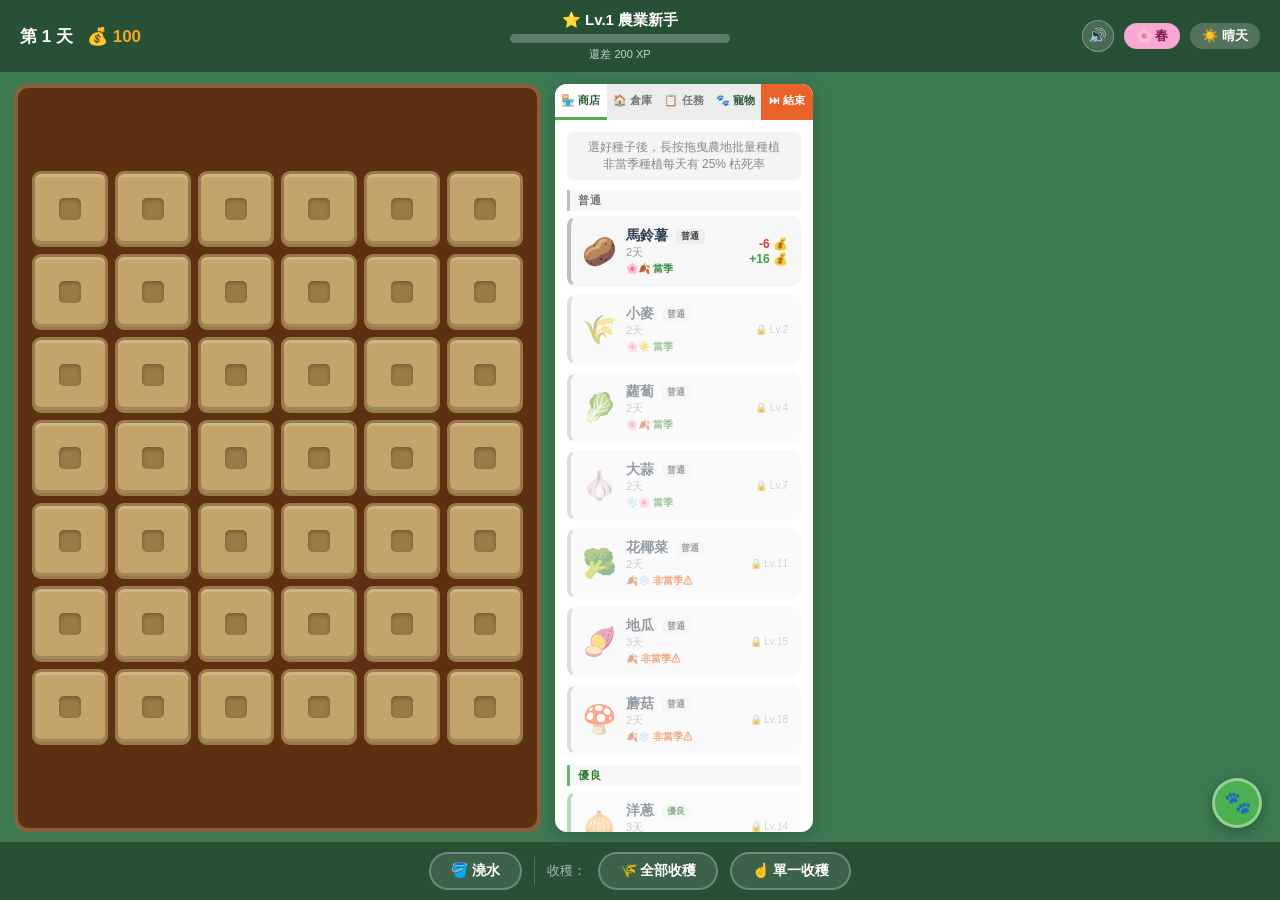
==== farming_game_bundle.html @ f004f98e "重新打包 farming_game_bundle.html（含所有最新更新） Co-Authored-By: Claude Sonnet 4.6 <noreply@anthropic.com>" ====
<!DOCTYPE html>
<html lang="zh-TW">
<head>
  <meta charset="UTF-8">
  <meta name="viewport" content="width=device-width, initial-scale=1.0">
  <title>種田遊戲</title>
  <style>
* { box-sizing: border-box; margin: 0; padding: 0; }

:root {
  --green-bg: #3d7a52;
  --brown-dark: #5c3010;
  --brown-mid: #8b5e3c;
  --plot-base: #c4a46a;
  --plot-shadow: #9a7a4a;
  --gold: #f5a623;
  --gold-dark: #d4891a;
  --panel-bg: #ffffff;
  --green-accent: #4caf50;
  --green-dark: #2d5a3d;
}

body {
  font-family: 'Segoe UI', '微軟正黑體', 'PingFang TC', sans-serif;
  background: var(--green-bg);
  height: 100vh;
  overflow: hidden;
  color: #2c3e50;
}

/* Hide real cursor when a tool mode is active */
body.watering-mode,
body.watering-mode * { cursor: none !important; }
body.harvest-mode,
body.harvest-mode  * { cursor: none !important; }

#app {
  display: flex;
  flex-direction: column;
  height: 100vh;
}

/* ── Top Bar ── */
#topbar {
  background: rgba(0,0,0,0.35);
  color: #fff;
  padding: 8px 20px;
  display: flex;
  align-items: center;
  gap: 16px;
  flex-shrink: 0;
  min-height: 72px;
}

.tb-left {
  display: flex;
  align-items: center;
  gap: 14px;
  min-width: 190px;
}

.tb-center {
  flex: 1;
  display: flex;
  flex-direction: column;
  align-items: center;
  gap: 4px;
}

.tb-right {
  display: flex;
  align-items: center;
  gap: 10px;
  min-width: 230px;
  justify-content: flex-end;
}

#day-label { font-size: 17px; font-weight: 700; }
#money-display { font-size: 17px; font-weight: 700; color: var(--gold); }

#level-display { font-size: 15px; font-weight: 600; }

#xp-wrap {
  width: 220px;
  height: 9px;
  background: rgba(255,255,255,0.25);
  border-radius: 5px;
  overflow: hidden;
}

#xp-bar {
  height: 100%;
  width: 0%;
  background: linear-gradient(90deg, var(--gold), #ffe066);
  border-radius: 5px;
  transition: width 0.5s ease;
}

#xp-label { font-size: 11px; opacity: 0.75; }

.badge {
  padding: 4px 12px;
  border-radius: 20px;
  font-size: 13px;
  font-weight: 600;
}
.badge.spring  { background: #f9a8d4; color: #831843; }
.badge.summer  { background: #fde68a; color: #92400e; }
.badge.autumn  { background: #fed7aa; color: #9a3412; }
.badge.winter  { background: #bae6fd; color: #1e40af; }
.badge.weather { background: rgba(255,255,255,0.2); color: #fff; }

#companions { font-size: 20px; letter-spacing: 2px; }

#mute-btn {
  background: rgba(255,255,255,0.15);
  border: 1.5px solid rgba(255,255,255,0.3);
  border-radius: 50%;
  width: 32px;
  height: 32px;
  font-size: 15px;
  color: #fff;
  cursor: pointer;
  flex-shrink: 0;
  transition: background 0.15s;
}
#mute-btn:hover { background: rgba(255,255,255,0.28); }

/* ── Main Layout ── */
#main {
  display: flex;
  flex: 1;
  overflow: hidden;
  padding: 12px 14px 10px;
  gap: 14px;
}

/* ── Farm ── */
#farm-wrapper {
  background: var(--brown-dark);
  border-radius: 14px;
  padding: 14px;
  border: 4px solid var(--brown-mid);
  display: flex;
  align-items: center;
  justify-content: center;
  flex-shrink: 0;
}

#farm-grid {
  display: grid;
  grid-template-columns: repeat(6, 1fr);
  gap: 7px;
}

.plot {
  width: 76px;
  height: 76px;
  background: var(--plot-base);
  border-radius: 9px;
  border: 3px solid var(--plot-shadow);
  cursor: pointer;
  display: flex;
  align-items: center;
  justify-content: center;
  font-size: 28px;
  position: relative;
  transition: transform 0.12s, filter 0.15s;
  box-shadow:
    inset 0 3px 0 rgba(255,255,255,0.18),
    inset 0 -3px 0 rgba(0,0,0,0.18);
  user-select: none;
}

.plot:hover { transform: translateY(-3px) scale(1.04); filter: brightness(1.08); }

/* small dark inset square for empty plots */
.plot.empty::after {
  content: '';
  width: 22px;
  height: 22px;
  background: rgba(90, 55, 10, 0.38);
  border-radius: 5px;
  box-shadow: inset 0 2px 4px rgba(0,0,0,0.25);
}

.plot.growing         { background: #5a9e4a; } /* 綠：未澆水 */
.plot.growing.watered { background: #4a88c4; } /* 藍：已澆水 */

.plot.ready {
  border-color: var(--gold);
  animation: plot-pulse 1.1s ease-in-out infinite;
}

/* withered (no water for a day) */
.plot.withered {
  background: #888 !important;
  border-color: #555 !important;
  animation: none !important;
  filter: grayscale(0.7);
}


@keyframes plot-pulse {
  0%, 100% { box-shadow: 0 0 0 0 rgba(245,166,35,0.55), inset 0 3px 0 rgba(255,255,255,0.18), inset 0 -3px 0 rgba(0,0,0,0.18); }
  50%       { box-shadow: 0 0 0 7px rgba(245,166,35,0),   inset 0 3px 0 rgba(255,255,255,0.18), inset 0 -3px 0 rgba(0,0,0,0.18); }
}

.days-tag {
  position: absolute;
  bottom: 4px;
  right: 5px;
  font-size: 11px;
  font-weight: 700;
  color: #fff;
  background: rgba(0,0,0,0.35);
  padding: 1px 5px;
  border-radius: 6px;
  pointer-events: none;
}

/* ── Right Panel ── */
#panel {
  width: 258px;
  flex-shrink: 0;
  display: flex;
  flex-direction: column;
  background: var(--panel-bg);
  border-radius: 12px;
  overflow: hidden;
  box-shadow: 0 4px 20px rgba(0,0,0,0.2);
}

#tab-nav {
  display: flex;
  background: #ececec;
}

.tab-btn {
  flex: 1;
  padding: 9px 2px;
  border: none;
  background: transparent;
  cursor: pointer;
  font-size: 11px;
  font-weight: 600;
  color: #777;
  border-bottom: 3px solid transparent;
  transition: all 0.18s;
}

.tab-btn:hover { background: rgba(0,0,0,0.06); color: #333; }

.tab-btn.active {
  background: #fff;
  color: var(--green-dark);
  border-bottom-color: var(--green-accent);
}

.end-btn {
  background: #e8622a !important;
  color: #fff !important;
  border-radius: 0 10px 0 0;
}
.end-btn:hover { background: #cf531e !important; }

#panel-body {
  flex: 1;
  overflow-y: auto;
  padding: 12px;
  scrollbar-width: thin;
}

/* ── Shop ── */
.shop-hint {
  text-align: center;
  font-size: 12px;
  color: #888;
  background: #f4f4f4;
  border-radius: 7px;
  padding: 7px;
  margin-bottom: 10px;
}

.section-title {
  text-align: center;
  font-size: 11px;
  color: #bbb;
  margin: 8px 0;
  position: relative;
}
.section-title::before, .section-title::after {
  content: '';
  position: absolute;
  top: 50%;
  width: 28%;
  height: 1px;
  background: #e0e0e0;
}
.section-title::before { left: 0; }
.section-title::after  { right: 0; }

.seed-card {
  display: flex;
  align-items: center;
  padding: 9px 11px;
  border-radius: 10px;
  margin-bottom: 7px;
  border: 2px solid transparent;
  background: #f7f7f7;
  cursor: pointer;
  transition: all 0.18s;
}
.seed-card:hover:not(.locked) { background: #eef7ee; border-color: #a5d6a7; }
.seed-card.selected { background: #e3f5e3; border-color: var(--green-dark); }
.seed-card.locked { opacity: 0.5; cursor: not-allowed; }

/* Rarity left-border */
.seed-card.rarity-common    { border-left: 4px solid #bdbdbd; }
.seed-card.rarity-good      { border-left: 4px solid #66bb6a; }
.seed-card.rarity-premium   { border-left: 4px solid #42a5f5; }
.seed-card.rarity-legendary { border-left: 4px solid #ab47bc; }
.seed-card.rarity-mythical  { border-left: 4px solid #ff7043; }

.rarity-badge {
  display: inline-block;
  font-size: 9px;
  font-weight: 800;
  padding: 1px 5px;
  border-radius: 4px;
  vertical-align: middle;
  margin-left: 4px;
  letter-spacing: 0.3px;
}

.rarity-section-title {
  font-size: 11px;
  font-weight: 800;
  letter-spacing: 1px;
  margin: 10px 0 5px;
  padding: 3px 8px;
  border-left: 3px solid;
  border-radius: 0 4px 4px 0;
  background: rgba(0,0,0,0.03);
}

.seed-emoji { font-size: 28px; flex-shrink: 0; }
.seed-info  { flex: 1; margin-left: 9px; }
.seed-name  { font-weight: 700; font-size: 14px; }
.seed-days  { font-size: 11px; color: #999; }

.seed-prices { display: flex; flex-direction: column; align-items: flex-end; font-size: 12px; gap: 1px; }
.seed-cost { color: #e53935; font-weight: 600; }
.seed-sell { color: #43a047; font-weight: 600; }
.lock-label { font-size: 10px; color: #aaa; }

.seed-season           { font-size: 10px; margin-top: 2px; font-weight: 600; }
.seed-season.in-season  { color: #388e3c; }
.seed-season.out-season { color: #e65100; }

/* ── Warehouse ── */
.empty-msg { text-align: center; color: #bbb; padding: 36px 12px; font-size: 13px; line-height: 1.7; }

.inv-item {
  display: flex;
  align-items: center;
  background: #f7f7f7;
  border-radius: 9px;
  padding: 8px 10px;
  margin-bottom: 7px;
}
.inv-emoji { font-size: 26px; flex-shrink: 0; }
.inv-info  { flex: 1; margin-left: 9px; }
.inv-name  { font-weight: 700; font-size: 13px; }
.inv-sub   { font-size: 11px; color: #999; }

.sell-btn {
  padding: 5px 11px;
  background: #43a047;
  color: #fff;
  border: none;
  border-radius: 7px;
  cursor: pointer;
  font-size: 12px;
  font-weight: 600;
}
.sell-btn:hover { background: #388e3c; }

.sell-all-btn {
  width: 100%;
  padding: 10px;
  margin-top: 10px;
  background: linear-gradient(135deg, var(--gold), #e09300);
  color: #fff;
  border: none;
  border-radius: 9px;
  cursor: pointer;
  font-weight: 700;
  font-size: 13px;
}
.sell-all-btn:hover { filter: brightness(1.08); }

/* ── Tasks ── */
.task-section-title {
  font-weight: 700;
  font-size: 13px;
  margin: 0 0 8px;
  color: #444;
}

.task-card {
  padding: 10px 12px;
  background: #f7f7f7;
  border-radius: 9px;
  margin-bottom: 8px;
  border-left: 4px solid #ddd;
}
.task-card.in-progress { border-left-color: var(--gold); }
.task-card.done        { border-left-color: #43a047; opacity: 0.65; }

.task-title    { font-weight: 700; font-size: 13px; }
.task-prog-txt { font-size: 11px; color: #888; margin-top: 2px; }

.task-prog-bar {
  height: 5px;
  background: #e0e0e0;
  border-radius: 3px;
  margin: 5px 0 4px;
  overflow: hidden;
}
.task-prog-fill {
  height: 100%;
  background: linear-gradient(90deg, var(--gold), #ffe066);
  border-radius: 3px;
  transition: width 0.35s;
}

.task-reward { font-size: 11px; color: var(--gold-dark); }

/* ── Bottom Bar ── */
#bottom-bar {
  flex-shrink: 0;
  height: 58px;
  background: rgba(0,0,0,0.35);
  display: flex;
  align-items: center;
  justify-content: center;
  gap: 12px;
  padding: 0 20px;
}

.bbar-sep {
  width: 1px;
  height: 28px;
  background: rgba(255,255,255,0.2);
}

.bbar-label {
  color: rgba(255,255,255,0.6);
  font-size: 13px;
}

.bbar-btn {
  padding: 8px 20px;
  border: 2px solid rgba(255,255,255,0.25);
  border-radius: 22px;
  background: rgba(255,255,255,0.1);
  color: #fff;
  font-size: 14px;
  font-weight: 600;
  cursor: pointer;
  transition: all 0.18s;
}
.bbar-btn:hover { background: rgba(255,255,255,0.22); border-color: rgba(255,255,255,0.5); }

.bbar-btn.active {
  background: rgba(255,255,255,0.9);
  color: #2c3e50;
  border-color: #fff;
}

/* ── Buff Strip ── */
#buff-strip {
  background: rgba(245,166,35,0.18);
  border-bottom: 1px solid rgba(245,166,35,0.3);
  padding: 4px 16px;
  display: flex;
  align-items: center;
  gap: 8px;
  flex-wrap: wrap;
  flex-shrink: 0;
  min-height: 0;
}
#buff-strip:empty { display: none; padding: 0; }

.buff-chip {
  padding: 2px 10px;
  background: rgba(245,166,35,0.35);
  border: 1px solid rgba(245,166,35,0.6);
  border-radius: 12px;
  font-size: 12px;
  font-weight: 700;
  color: #fff;
}

/* ── Pet Button ── */
#pet-btn {
  position: fixed;
  bottom: 72px;
  right: 18px;
  width: 50px;
  height: 50px;
  border-radius: 50%;
  background: var(--green-accent);
  border: 3px solid rgba(255,255,255,0.4);
  color: white;
  font-size: 22px;
  cursor: pointer;
  box-shadow: 0 4px 14px rgba(0,0,0,0.3);
  transition: transform 0.15s;
  z-index: 50;
}
#pet-btn:hover { transform: scale(1.12); }

/* ── Pet Screen ── */
#pet-screen {
  position: fixed;
  inset: 0;
  z-index: 200;
  display: flex;
  flex-direction: column;
}
#pet-screen[hidden] { display: none !important; }

#pet-hdr {
  background: rgba(0,0,0,0.28);
  padding: 10px 20px;
  display: flex;
  align-items: center;
  gap: 16px;
  color: #fff;
  flex-shrink: 0;
}
#pet-back-btn {
  padding: 7px 16px;
  background: rgba(255,255,255,0.2);
  border: 2px solid rgba(255,255,255,0.4);
  border-radius: 20px;
  color: #fff;
  cursor: pointer;
  font-size: 13px;
  font-weight: 600;
  flex-shrink: 0;
}
#pet-back-btn:hover { background: rgba(255,255,255,0.35); }

.pet-hdr-center { flex: 1; text-align: center; }
.pet-hdr-title  { font-size: 18px; font-weight: 700; display: block; }
.pet-hdr-sub    { font-size: 12px; opacity: 0.8; }
.pet-hdr-right  { min-width: 80px; text-align: right; font-size: 13px; opacity: 0.8; }

#pet-meadow {
  flex: 1;
  background: linear-gradient(to bottom,
    #5bc8f5 0%,
    #8ed4f7 28%,
    #b8e87a 55%,
    #5ab832 100%);
  display: flex;
  flex-direction: column;
  align-items: center;
  justify-content: center;
  position: relative;
  overflow: hidden;
  padding: 20px;
}

#pet-clouds {
  position: absolute;
  top: 14px;
  width: 90%;
  display: flex;
  justify-content: space-around;
  font-size: 38px;
  opacity: 0.85;
  pointer-events: none;
}
.cloud { display: inline-block; animation: cloud-drift 9s ease-in-out infinite; }
.cloud:nth-child(2) { animation-delay: -3.5s; animation-duration: 11s; }
.cloud:nth-child(3) { animation-delay: -6s;   animation-duration: 8s;  }
@keyframes cloud-drift {
  0%, 100% { transform: translateX(0px); }
  50%       { transform: translateX(14px); }
}

#pet-list {
  display: flex;
  gap: 28px;
  align-items: flex-end;
  justify-content: center;
  flex-wrap: wrap;
  z-index: 1;
}

.pet-card {
  background: rgba(255,255,255,0.88);
  border-radius: 22px;
  padding: 22px 26px;
  text-align: center;
  min-width: 190px;
  box-shadow: 0 10px 30px rgba(0,0,0,0.18);
  backdrop-filter: blur(6px);
  transition: transform 0.2s;
  border: 3px solid transparent;
}
.pet-card:hover     { transform: translateY(-8px); }
.pet-card.feeding   { border-color: var(--gold); }
.pet-card.fed-done  { opacity: 0.72; }

.pet-card:not(.feeding).grade-common    { border-color: #bdbdbd; }
.pet-card:not(.feeding).grade-good      { border-color: #66bb6a; }
.pet-card:not(.feeding).grade-premium   { border-color: #42a5f5; }
.pet-card:not(.feeding).grade-legendary { border-color: #ab47bc; }
.pet-card:not(.feeding).grade-mythical  { border-color: #ff7043; }

.owned-pet-card.grade-common    { border-color: #bdbdbd; }
.owned-pet-card.grade-good      { border-color: #66bb6a; }
.owned-pet-card.grade-premium   { border-color: #42a5f5; }
.owned-pet-card.grade-legendary { border-color: #ab47bc; }
.owned-pet-card.grade-mythical  { border-color: #ff7043; }

.pet-grade-badge {
  display: inline-block;
  margin-bottom: 6px;
  font-size: 11px;
  font-weight: 700;
  padding: 2px 9px;
  border-radius: 10px;
}

.pet-emoji-big { font-size: 62px; display: block; line-height: 1.1; margin-bottom: 6px; }
.pet-name      { font-size: 17px; font-weight: 700; margin-bottom: 3px; color: #2c3e50; }
.pet-fav-food  { font-size: 12px; color: #999; margin-bottom: 4px; }

.pet-buff-tag {
  display: inline-block;
  padding: 3px 10px;
  background: #f0f0f0;
  border: 1.5px solid #ddd;
  border-radius: 12px;
  font-size: 12px;
  font-weight: 600;
  color: #888;
  margin-bottom: 6px;
}
.pet-buff-tag.active {
  background: rgba(245,166,35,0.18);
  border-color: var(--gold);
  color: var(--gold-dark);
}
.pet-buff2-tag {
  background: #eef4ff;
  border-color: #90bef5;
  color: #1565c0;
}
.pet-buff2-tag.active {
  background: rgba(21,101,192,0.12);
  border-color: #42a5f5;
  color: #1565c0;
}
.pet-stat-buff2 { color: #1565c0; }
.pet-mood      { font-size: 26px; display: block; margin-bottom: 12px; }

.pet-feed-btn {
  padding: 8px 22px;
  background: linear-gradient(135deg, #4caf50, #2e7d32);
  color: #fff;
  border: none;
  border-radius: 20px;
  cursor: pointer;
  font-size: 13px;
  font-weight: 700;
  transition: filter 0.15s;
}
.pet-feed-btn:hover { filter: brightness(1.12); }
.pet-fed-label { font-size: 14px; color: #43a047; font-weight: 700; }

/* Feeding food-select inside pet card */
.food-select-title {
  font-size: 12px;
  color: #666;
  margin-bottom: 8px;
}
.food-grid {
  display: flex;
  flex-wrap: wrap;
  gap: 6px;
  justify-content: center;
  margin-bottom: 8px;
  max-width: 220px;
}
.food-chip {
  padding: 5px 10px;
  background: #f4f4f4;
  border: 2px solid transparent;
  border-radius: 14px;
  cursor: pointer;
  font-size: 12px;
  transition: all 0.14s;
}
.food-chip:hover     { background: #e8f5e9; border-color: #4caf50; }
.food-chip.fav-chip  { background: #fff8e1; border-color: #ffb300; color: #e65100; }
.food-chip.fav-chip:hover { background: #ffecb3; }

.food-cancel-btn {
  padding: 5px 14px;
  background: transparent;
  border: 2px solid #ddd;
  border-radius: 14px;
  cursor: pointer;
  font-size: 12px;
  color: #999;
  transition: all 0.14s;
}
.food-cancel-btn:hover { border-color: #bbb; color: #666; }
.no-food-msg { font-size: 12px; color: #bbb; padding: 8px 0; line-height: 1.6; }

#pet-ground-deco {
  position: absolute;
  bottom: 0;
  width: 100%;
  font-size: 22px;
  letter-spacing: 2px;
  text-align: center;
  padding: 6px 0;
  background: rgba(50,110,30,0.25);
  pointer-events: none;
}

/* ── Custom cursor follower ── */
#cursor-follow {
  position: fixed;
  pointer-events: none;
  z-index: 9999;
  font-size: 30px;
  line-height: 1;
  transform: translate(-30%, -70%);
  display: none;
  filter: drop-shadow(1px 2px 3px rgba(0,0,0,0.4));
}

/* ── Toast ── */
#toast-box {
  position: fixed;
  top: 82px;
  right: 18px;
  z-index: 999;
  pointer-events: none;
  display: flex;
  flex-direction: column;
  gap: 6px;
}

.toast {
  background: rgba(20,20,20,0.88);
  color: #fff;
  padding: 10px 16px;
  border-radius: 9px;
  font-size: 13px;
  animation: toast-slide 0.28s ease;
  backdrop-filter: blur(4px);
}

@keyframes toast-slide {
  from { transform: translateX(110%); opacity: 0; }
  to   { transform: translateX(0);    opacity: 1; }
}

/* ── Day overlay ── */
#day-overlay {
  position: fixed;
  inset: 0;
  background: rgba(0,0,0,0.65);
  z-index: 600;
  display: flex;
  flex-direction: column;
  align-items: center;
  justify-content: center;
  color: #fff;
  animation: overlay-fade 1.2s ease forwards;
  pointer-events: none;
}
#day-overlay .day-big { font-size: 42px; font-weight: 900; }
#day-overlay .day-sub { font-size: 18px; opacity: 0.7; margin-top: 6px; }

@keyframes overlay-fade {
  0%   { opacity: 0; }
  25%  { opacity: 1; }
  70%  { opacity: 1; }
  100% { opacity: 0; }
}

/* ── Pet view / upgrade ── */
.pet-view-btn {
  margin-top: 6px;
  padding: 6px 16px;
  background: rgba(76, 175, 80, 0.12);
  border: 2px solid #81c784;
  border-radius: 16px;
  cursor: pointer;
  font-size: 12px;
  font-weight: 600;
  color: #2e7d32;
  transition: all 0.14s;
}
.pet-view-btn:hover { background: rgba(76, 175, 80, 0.25); border-color: #4caf50; }

.pet-stat-panel {
  display: flex;
  flex-direction: column;
  align-items: center;
  gap: 6px;
  padding: 10px 14px;
  background: rgba(250, 248, 240, 0.95);
  border-radius: 14px;
  border: 1.5px solid rgba(245,166,35,0.4);
  margin-top: 4px;
  width: 100%;
}
.pet-stat-lv   { font-size: 17px; font-weight: 800; color: var(--gold-dark); }
.pet-stat-buff { font-size: 13px; font-weight: 600; color: #333; text-align: center; }
.pet-stat-cost { font-size: 11px; color: #999; }
.pet-stat-maxlv { font-size: 12px; color: var(--gold-dark); font-weight: 700; }

.pet-upgrade-btn {
  padding: 7px 20px;
  background: linear-gradient(135deg, var(--gold), #e09300);
  color: #fff;
  border: none;
  border-radius: 18px;
  cursor: pointer;
  font-size: 13px;
  font-weight: 700;
  transition: filter 0.15s;
  box-shadow: 0 2px 8px rgba(212,137,26,0.35);
}
.pet-upgrade-btn:hover { filter: brightness(1.1); }

.pet-owned-badge {
  font-size: 12px;
  color: #388e3c;
  font-weight: 700;
  padding: 3px 10px;
  background: rgba(76,175,80,0.12);
  border-radius: 12px;
  border: 1.5px solid #81c784;
}

.pet-adopt-btn {
  padding: 6px 16px;
  background: linear-gradient(135deg, #66bb6a, #2e7d32);
  color: #fff;
  border: none;
  border-radius: 16px;
  cursor: pointer;
  font-size: 12px;
  font-weight: 700;
  transition: filter 0.14s;
}
.pet-adopt-btn:hover { filter: brightness(1.1); }

/* ── Owned Pets Section ── */
#pet-owned {
  flex-shrink: 0;
  background: linear-gradient(180deg, #4a9b3a 0%, #3a7a2c 55%, #2e6122 100%);
  padding: 12px 24px 16px;
  border-top: 3px solid #6dbf56;
  max-height: 42vh;
  overflow-y: auto;
  box-shadow: inset 0 4px 12px rgba(0,0,0,0.18);
}

#pet-owned-header {
  color: #e8ffe0;
  font-size: 13px;
  font-weight: 700;
  margin-bottom: 10px;
  letter-spacing: 0.5px;
  text-shadow: 0 1px 3px rgba(0,0,0,0.35);
}

.owned-empty {
  color: rgba(220,255,200,0.6);
  font-size: 12px;
  font-style: italic;
  padding: 4px 0 6px;
}

#pet-owned-list {
  display: flex;
  gap: 10px;
  flex-wrap: wrap;
  margin-bottom: 4px;
}

.owned-pet-card {
  background: rgba(255,255,255,0.88);
  border-radius: 14px;
  padding: 9px 13px;
  text-align: center;
  cursor: pointer;
  transition: transform 0.15s, border-color 0.15s, background 0.15s;
  border: 2.5px solid transparent;
  min-width: 70px;
  backdrop-filter: blur(4px);
  user-select: none;
}
.owned-pet-card:hover   { transform: translateY(-3px); border-color: var(--gold); }
.owned-pet-card.viewing { border-color: var(--gold); background: #fff8e1; }

.owned-pet-emoji { font-size: 28px; display: block; line-height: 1.2; }
.owned-pet-name  { font-size: 11px; font-weight: 700; color: #333; margin-top: 2px; }
.owned-pet-lv    { font-size: 10px; color: var(--gold-dark); font-weight: 700; }

#pet-owned-detail { margin-top: 10px; }

.owned-detail-inner {
  background: rgba(255,255,255,0.93);
  border-radius: 14px;
  padding: 11px 16px;
  display: flex;
  align-items: center;
  gap: 14px;
  border: 2px solid rgba(245,166,35,0.45);
}
.owned-detail-emoji  { font-size: 32px; line-height: 1; flex-shrink: 0; }
.owned-detail-info   { flex: 1; display: flex; flex-direction: column; gap: 2px; }
.owned-detail-name   { font-size: 14px; font-weight: 700; color: #2c3e50; }
.owned-detail-lv     { font-size: 12px; font-weight: 700; color: var(--gold-dark); }
.owned-detail-buff   { font-size: 12px; color: #444; }
.owned-detail-actions {
  display: flex;
  flex-direction: column;
  align-items: flex-end;
  gap: 5px;
  flex-shrink: 0;
}

.pet-release-btn {
  padding: 5px 13px;
  background: rgba(198, 40, 40, 0.07);
  border: 1.5px solid rgba(198, 40, 40, 0.35);
  border-radius: 14px;
  cursor: pointer;
  font-size: 11px;
  font-weight: 600;
  color: #c62828;
  transition: all 0.14s;
}
.pet-release-btn:hover { background: rgba(198,40,40,0.15); border-color: rgba(198,40,40,0.7); }

/* ══ Plot state font sizes (replaces inline JS) ══ */
.plot.growing  { font-size: 22px; }
.plot.ready    { font-size: 32px; }
.plot.withered { font-size: 28px; }

/* ── Pet tab button in nav ── */
.pet-tab-btn { color: var(--green-dark) !important; }

/* ══ Responsive ══ */

/* Medium screens: scale cells, panel fills remaining right space */
@media (max-width: 900px) {
  .plot { width: 64px; height: 64px; }
  #farm-grid { gap: 6px; }
  #farm-wrapper { padding: 11px; }
  #panel { flex: 1; width: auto; }
}

@media (max-width: 720px) {
  /* Compact topbar */
  #topbar { padding: 5px 10px; min-height: 60px; gap: 8px; }
  .tb-left { min-width: 120px; gap: 8px; }
  .tb-right { min-width: 140px; gap: 5px; }
  #day-label, #money-display { font-size: 14px; }
  #level-display { font-size: 12px; }
  #xp-wrap { width: 130px; }
  #xp-label { display: none; }
  .badge { padding: 3px 7px; font-size: 11px; }

  /* Smaller farm cells */
  .plot { width: 52px; height: 52px; }
  .plot.growing  { font-size: 16px; }
  .plot.ready    { font-size: 24px; }
  .plot.withered { font-size: 20px; }
  .plot.empty::after { width: 15px; height: 15px; }
  #farm-grid { gap: 5px; }
  #farm-wrapper { padding: 8px; border-width: 3px; }
  .days-tag { font-size: 9px; padding: 1px 3px; }

  /* Panel fills remaining right space */
  #panel { flex: 1; width: auto; }

  /* 5 tab buttons: tighter */
  .tab-btn { font-size: 10px; padding: 8px 1px; }

  /* Pet button now lives in the tab nav */
  #pet-btn { display: none; }

  /* Compact bottom bar */
  #bottom-bar { height: 50px; gap: 8px; padding: 0 10px; }
  .bbar-btn { padding: 5px 12px; font-size: 12px; }
}

/* Small portrait phones: stack farm on top, panel below */
@media (max-width: 540px) {
  #main {
    flex-direction: column;
    padding: 6px 8px;
    gap: 6px;
    overflow-y: auto;
  }

  #farm-wrapper {
    width: 100%;
    padding: 8px;
    border-width: 3px;
    flex-shrink: 0;
  }

  #farm-grid {
    grid-template-columns: repeat(6, 1fr);
    gap: 4px;
    width: 100%;
  }

  .plot {
    width: auto;
    height: auto;
    aspect-ratio: 1;
  }
  .plot.growing  { font-size: 16px; }
  .plot.ready    { font-size: 22px; }
  .plot.withered { font-size: 18px; }
  .plot.empty::after { width: 12px; height: 12px; }

  #panel {
    flex: 1;
    width: 100%;
    max-width: none;
    min-height: 180px;
  }

  .tab-btn { font-size: 9px; padding: 7px 1px; }
}

</style>
</head>
<body>
  <div id="app">
    <header id="topbar">
      <div class="tb-left">
        <span id="day-label">第 <span id="day-num">1</span> 天</span>
        <span id="money-display">💰 <span id="money-num">500</span></span>
      </div>
      <div class="tb-center">
        <span id="level-display">⭐ Lv.<span id="lv-num">1</span> <span id="lv-title">農業新手</span></span>
        <div id="xp-wrap">
          <div id="xp-bar"></div>
        </div>
        <span id="xp-label">還差 <span id="xp-rem">150</span> XP</span>
      </div>
      <div class="tb-right">
        <button id="mute-btn" title="音效開關">🔊</button>
        <span id="season-badge" class="badge spring">🌸 春</span>
        <span id="weather-badge" class="badge weather">☀️ 晴天</span>
      </div>
    </header>

    <div id="buff-strip"></div>
    <main id="main">
      <div id="farm-wrapper">
        <div id="farm-grid"></div>
      </div>

      <aside id="panel">
        <nav id="tab-nav">
          <button class="tab-btn active" data-tab="shop">🏪 商店</button>
          <button class="tab-btn" data-tab="warehouse">🏠 倉庫</button>
          <button class="tab-btn" data-tab="tasks">📋 任務</button>
          <button class="tab-btn pet-tab-btn" data-tab="pet">🐾 寵物</button>
          <button class="tab-btn end-btn" data-tab="end">⏭ 結束</button>
        </nav>
        <div id="panel-body"></div>
      </aside>
    </main>

    <div id="bottom-bar">
      <button id="water-btn" class="bbar-btn">🪣 澆水</button>
      <div class="bbar-sep"></div>
      <span class="bbar-label">收穫：</span>
      <button id="harvest-all-btn" class="bbar-btn">🌾 全部收穫</button>
      <button id="harvest-single-btn" class="bbar-btn">☝️ 單一收穫</button>
    </div>

    <button id="pet-btn">🐾</button>
    <div id="toast-box"></div>
    <div id="cursor-follow">🪣</div>

    <!-- Pet Screen (fixed overlay) -->
    <div id="pet-screen" hidden>
      <header id="pet-hdr">
        <button id="pet-back-btn">← 返回農場</button>
        <div class="pet-hdr-center">
          <span class="pet-hdr-title">🌿 今日的小動物</span>
          <span class="pet-hdr-sub">用農作物餵食牠們，明天就會離開</span>
        </div>
        <div class="pet-hdr-right">第 <span id="pet-screen-day">1</span> 天</div>
      </header>
      <div id="pet-meadow">
        <div id="pet-clouds">
          <span class="cloud">☁️</span>
          <span class="cloud">☁️</span>
          <span class="cloud">☁️</span>
        </div>
        <div id="pet-list"></div>
        <div id="pet-ground-deco">🌸🌿🌼🌱🌸🌼🌿🌸🌼🌱🌿🌸🌼🌸🌿🌼🌱🌸</div>
      </div>
      <div id="pet-owned">
        <div id="pet-owned-header">🏡 我的動物夥伴</div>
        <div id="pet-owned-list"></div>
        <div id="pet-owned-detail"></div>
      </div>
    </div>
  </div>
  <script>
// ══════════════════════════════════════════
//  GAME DATA
// ══════════════════════════════════════════

const CROPS = {
  // ── 普通 ──────────────────────────────────
  potato:      { id: 'potato',      name: '馬鈴薯', emoji: '🥔', cost: 6,  sell: 16,  days: 2, xp: 4,  minLevel: 1,   seasons: [0, 2],    rarity: 'common'  },
  wheat:       { id: 'wheat',       name: '小麥',   emoji: '🌾', cost: 5,  sell: 14,  days: 2, xp: 3,  minLevel: 2,   seasons: [0, 1],    rarity: 'common'  },
  radish:      { id: 'radish',      name: '蘿蔔',   emoji: '🥬', cost: 10, sell: 28,  days: 2, xp: 7,  minLevel: 4,   seasons: [0, 2],    rarity: 'common'  },
  garlic:      { id: 'garlic',      name: '大蒜',   emoji: '🧄', cost: 9,  sell: 25,  days: 2, xp: 6,  minLevel: 7,   seasons: [3, 0],    rarity: 'common'  },
  cauliflower: { id: 'cauliflower', name: '花椰菜', emoji: '🥦', cost: 8,  sell: 20,  days: 2, xp: 5,  minLevel: 11,  seasons: [2, 3],    rarity: 'common'  },
  sweetpotato: { id: 'sweetpotato', name: '地瓜',   emoji: '🍠', cost: 12, sell: 33,  days: 3, xp: 8,  minLevel: 15,  seasons: [2],       rarity: 'common'  },
  mushroom:    { id: 'mushroom',    name: '蘑菇',   emoji: '🍄', cost: 11, sell: 30,  days: 2, xp: 7,  minLevel: 18,  seasons: [2, 3],    rarity: 'common'  },
  // ── 優良 ──────────────────────────────────
  onion:       { id: 'onion',       name: '洋蔥',   emoji: '🧅', cost: 14, sell: 38,  days: 3, xp: 10, minLevel: 14,  seasons: [0, 3],    rarity: 'good'    },
  chili:       { id: 'chili',       name: '辣椒',   emoji: '🌶️', cost: 16, sell: 45,  days: 3, xp: 12, minLevel: 17,  seasons: [1],       rarity: 'good'    },
  carrot:      { id: 'carrot',      name: '胡蘿蔔', emoji: '🥕', cost: 18, sell: 50,  days: 3, xp: 13, minLevel: 21,  seasons: [2, 3],    rarity: 'good'    },
  bellpepper:  { id: 'bellpepper',  name: '青椒',   emoji: '🫑', cost: 19, sell: 54,  days: 3, xp: 14, minLevel: 29,  seasons: [1],       rarity: 'good'    },
  pea:         { id: 'pea',         name: '豌豆',   emoji: '🫛', cost: 20, sell: 56,  days: 3, xp: 15, minLevel: 32,  seasons: [0],       rarity: 'good'    },
  corn:        { id: 'corn',        name: '玉米',   emoji: '🌽', cost: 25, sell: 70,  days: 4, xp: 20, minLevel: 36,  seasons: [1],       rarity: 'good'    },
  eggplant:    { id: 'eggplant',    name: '茄子',   emoji: '🍆', cost: 24, sell: 68,  days: 4, xp: 19, minLevel: 43,  seasons: [1, 2],    rarity: 'good'    },
  edamame:     { id: 'edamame',     name: '毛豆',   emoji: '🫘', cost: 21, sell: 60,  days: 4, xp: 17, minLevel: 48,  seasons: [1],       rarity: 'good'    },
  cucumber:    { id: 'cucumber',    name: '小黃瓜', emoji: '🥒', cost: 22, sell: 65,  days: 4, xp: 18, minLevel: 54,  seasons: [1],       rarity: 'good'    },
  // ── 高級 ──────────────────────────────────
  strawberry:  { id: 'strawberry',  name: '草莓',   emoji: '🍓', cost: 30, sell: 85,  days: 3, xp: 25, minLevel: 64,  seasons: [0],       rarity: 'premium' },
  cherry:      { id: 'cherry',      name: '櫻桃',   emoji: '🍒', cost: 32, sell: 90,  days: 3, xp: 27, minLevel: 67,  seasons: [0],       rarity: 'premium' },
  grape:       { id: 'grape',       name: '葡萄',   emoji: '🍇', cost: 38, sell: 108, days: 4, xp: 33, minLevel: 71,  seasons: [2],       rarity: 'premium' },
  blueberry:   { id: 'blueberry',   name: '藍莓',   emoji: '🫐', cost: 40, sell: 114, days: 4, xp: 35, minLevel: 75,  seasons: [1, 2],    rarity: 'premium' },
  tomato:      { id: 'tomato',      name: '番茄',   emoji: '🍅', cost: 35, sell: 95,  days: 4, xp: 28, minLevel: 79,  seasons: [1],       rarity: 'premium' },
  watermelon:  { id: 'watermelon',  name: '西瓜',   emoji: '🍉', cost: 42, sell: 120, days: 5, xp: 37, minLevel: 86,  seasons: [1],       rarity: 'premium' },
  peach:       { id: 'peach',       name: '桃子',   emoji: '🍑', cost: 43, sell: 120, days: 5, xp: 38, minLevel: 93,  seasons: [0, 1],    rarity: 'premium' },
  pumpkin:     { id: 'pumpkin',     name: '南瓜',   emoji: '🎃', cost: 45, sell: 125, days: 5, xp: 40, minLevel: 100, seasons: [2],       rarity: 'premium' },
};

const PET_TYPES = [
  // ── 普通 ────────────────────────────────────────────────────────────────────
  { id: 'chick',    name: '小雞',   emoji: '🐤', grade: 'common',  favCrop: 'cauliflower', xpBase: 10, buff: { type: 'shopDiscount', value: 0.1,  icon: '🛒', label: '種子費用 -10%'    } },
  { id: 'duck',     name: '小鴨',   emoji: '🦆', grade: 'common',  favCrop: 'radish',      xpBase: 10, buff: { type: 'noWither',     value: true, icon: '💧', label: '1天不澆水不會枯死' } },
  { id: 'frog',     name: '青蛙',   emoji: '🐸', grade: 'common',  favCrop: 'cucumber',    xpBase: 15, buff: { type: 'sellBonus',    value: 0.15, icon: '💰', label: '販售收益 +15%'    } },
  { id: 'cat',      name: '小貓',   emoji: '🐱', grade: 'common',  favCrop: 'strawberry',  xpBase: 15, buff: { type: 'xpBonus',      value: 0.3,  icon: '⭐', label: '採收 XP +30%'     } },
  { id: 'mouse',    name: '小鼠',   emoji: '🐭', grade: 'common',  favCrop: 'potato',      xpBase: 12, buff: { type: 'shopDiscount', value: 0.08, icon: '🛒', label: '種子費用 -8%'     } },
  { id: 'bee',      name: '蜜蜂',   emoji: '🐝', grade: 'common',  favCrop: 'bellpepper',  xpBase: 12, buff: { type: 'sellBonus',    value: 0.12, icon: '💰', label: '販售收益 +12%'    } },
  // ── 優良 ────────────────────────────────────────────────────────────────────
  { id: 'rabbit',   name: '小兔',   emoji: '🐰', grade: 'good',    favCrop: 'radish',      xpBase: 15, buff: { type: 'shopDiscount', value: 0.15, icon: '🛒', label: '種子費用 -15%'    } },
  { id: 'dog',      name: '小狗',   emoji: '🐶', grade: 'good',    favCrop: 'carrot',      xpBase: 15, buff: { type: 'extraGrowth',  value: 1,    icon: '🌱', label: '每天多成長 1 天'  } },
  { id: 'squirrel', name: '松鼠',   emoji: '🐿️', grade: 'good',    favCrop: 'corn',        xpBase: 15, buff: { type: 'shopDiscount', value: 0.2,  icon: '🛒', label: '種子費用 -20%'    } },
  { id: 'fox',      name: '小狐',   emoji: '🦊', grade: 'good',    favCrop: 'corn',        xpBase: 20, buff: { type: 'sellBonus',    value: 0.25, icon: '💰', label: '販售收益 +25%'    } },
  { id: 'deer',     name: '小鹿',   emoji: '🦌', grade: 'good',    favCrop: 'corn',        xpBase: 20, buff: { type: 'extraGrowth',  value: 1,    icon: '🌱', label: '每天多成長 1 天'  } },
  { id: 'hedgehog', name: '刺蝟',   emoji: '🦔', grade: 'good',    favCrop: 'strawberry',  xpBase: 20, buff: { type: 'sellBonus',    value: 0.2,  icon: '💰', label: '販售收益 +20%'    } },
  { id: 'otter',    name: '水獺',   emoji: '🦦', grade: 'good',    favCrop: 'mushroom',    xpBase: 18, buff: { type: 'noWither',     value: true, icon: '💧', label: '1天不澆水不會枯死' } },
  { id: 'swan',     name: '天鵝',   emoji: '🦢', grade: 'good',    favCrop: 'grape',       xpBase: 18, buff: { type: 'xpBonus',      value: 0.35, icon: '⭐', label: '採收 XP +35%'     } },
  // ── 高級 ────────────────────────────────────────────────────────────────────
  { id: 'owl',      name: '貓頭鷹', emoji: '🦉', grade: 'premium', favCrop: 'onion',       xpBase: 20, buff: { type: 'xpBonus',      value: 0.4,  icon: '⭐', label: '採收 XP +40%'     }, buff2: { type: 'shopDiscount', value: 0.15, icon: '🛒', label: '種子費用 -15%'    } },
  { id: 'panda',    name: '熊貓',   emoji: '🐼', grade: 'premium', favCrop: 'cauliflower', xpBase: 20, buff: { type: 'xpBonus',      value: 0.5,  icon: '⭐', label: '採收 XP +50%'     }, buff2: { type: 'sellBonus',    value: 0.15, icon: '💰', label: '販售收益 +15%'    } },
  { id: 'bear',     name: '小熊',   emoji: '🐻', grade: 'premium', favCrop: 'pumpkin',     xpBase: 25, buff: { type: 'noWither',     value: true, icon: '💧', label: '1天不澆水不會枯死' }, buff2: { type: 'sellBonus',    value: 0.2,  icon: '💰', label: '販售收益 +20%'    } },
  { id: 'koala',    name: '無尾熊', emoji: '🐨', grade: 'premium', favCrop: 'cucumber',    xpBase: 25, buff: { type: 'noWither',     value: true, icon: '💧', label: '1天不澆水不會枯死' }, buff2: { type: 'extraGrowth',  value: 1,    icon: '🌱', label: '每天多成長 1 天'  } },
  { id: 'tiger',    name: '小虎',   emoji: '🐯', grade: 'premium', favCrop: 'tomato',      xpBase: 30, buff: { type: 'sellBonus',    value: 0.35, icon: '💰', label: '販售收益 +35%'    }, buff2: { type: 'xpBonus',      value: 0.2,  icon: '⭐', label: '採收 XP +20%'     } },
  { id: 'lion',     name: '小獅',   emoji: '🦁', grade: 'premium', favCrop: 'watermelon',  xpBase: 28, buff: { type: 'sellBonus',    value: 0.3,  icon: '💰', label: '販售收益 +30%'    }, buff2: { type: 'extraGrowth',  value: 1,    icon: '🌱', label: '每天多成長 1 天'  } },
  { id: 'dragon',   name: '小龍',   emoji: '🐉', grade: 'premium', favCrop: 'eggplant',    xpBase: 30, buff: { type: 'xpBonus',      value: 0.45, icon: '⭐', label: '採收 XP +45%'     }, buff2: { type: 'noWither',     value: true, icon: '💧', label: '1天不澆水不會枯死' } },
];

const SEASONS       = ['春', '夏', '秋', '冬'];
const SEASON_CLASSES = ['spring', 'summer', 'autumn', 'winter'];
const SEASON_ICONS   = ['🌸', '☀️', '🍂', '❄️'];
const SEASON_LENGTH  = 7;

const WEATHERS = [
  { name: '晴天', icon: '☀️',  bonus: 0 },
  { name: '雨天', icon: '🌧️', bonus: 1 }, // crops grow an extra day; rain also auto-waters
  { name: '霧天', icon: '🌫️', bonus: 0 },
  { name: '陰天', icon: '⛅',  bonus: 0 },
];
const WEATHER_WEIGHTS = [0.4, 0.2, 0.2, 0.2];

const RARITIES = {
  common:    { name: '普通', color: '#757575', borderColor: '#bdbdbd', badgeBg: '#eeeeee', badgeColor: '#424242' },
  good:      { name: '優良', color: '#2e7d32', borderColor: '#66bb6a', badgeBg: '#e8f5e9', badgeColor: '#1b5e20' },
  premium:   { name: '高級', color: '#1565c0', borderColor: '#42a5f5', badgeBg: '#e3f2fd', badgeColor: '#0d47a1' },
  legendary: { name: '傳奇', color: '#6a1b9a', borderColor: '#ab47bc', badgeBg: '#f3e5f5', badgeColor: '#4a148c' },
  mythical:  { name: '神話', color: '#bf360c', borderColor: '#ff7043', badgeBg: '#fbe9e7', badgeColor: '#7f0000' },
};

const LEVEL_TITLES = [
  '',
  '農業新手', '農業初學', '業餘農夫', '農夫',   '熟練農夫',
  '資深農夫', '農場老手', '農場主人', '農業達人', '老農',
  '農業專家', '農業大師', '農業宗師', '農耕大師', '傳奇農夫',
  '農業至尊', '種田之神', '大地之主', '農業傳說', '萬世農神',
];

const COLS = 6;
const ROWS = 7;

function xpNeeded(level) { return level * 150 + 50; }

// ══════════════════════════════════════════
//  AUDIO / SFX
// ══════════════════════════════════════════

let sfxMuted = localStorage.getItem('farm_sfx_muted') === '1';

const SFX = (() => {
  let ctx = null;

  function ac() {
    if (!ctx) {
      try { ctx = new (window.AudioContext || window.webkitAudioContext)(); }
      catch (_) { return null; }
    }
    if (ctx.state === 'suspended') ctx.resume();
    return ctx;
  }

  function note(freq, dur, vol = 0.22, type = 'sine', delay = 0) {
    if (sfxMuted) return;
    const c = ac(); if (!c) return;
    const t = c.currentTime + delay;
    const osc = c.createOscillator(), g = c.createGain();
    osc.type = type;
    osc.frequency.value = freq;
    g.gain.setValueAtTime(0, t);
    g.gain.linearRampToValueAtTime(vol, t + 0.01);
    g.gain.exponentialRampToValueAtTime(0.001, t + dur);
    osc.connect(g); g.connect(c.destination);
    osc.start(t); osc.stop(t + dur + 0.02);
  }

  function sweep(f1, f2, dur, vol = 0.18, type = 'sine', delay = 0) {
    if (sfxMuted) return;
    const c = ac(); if (!c) return;
    const t = c.currentTime + delay;
    const osc = c.createOscillator(), g = c.createGain();
    osc.type = type;
    osc.frequency.setValueAtTime(f1, t);
    osc.frequency.exponentialRampToValueAtTime(f2, t + dur);
    g.gain.setValueAtTime(vol, t);
    g.gain.exponentialRampToValueAtTime(0.001, t + dur);
    osc.connect(g); g.connect(c.destination);
    osc.start(t); osc.stop(t + dur + 0.02);
  }

  return {
    plant()    { note(220, 0.1, 0.2, 'triangle'); note(330, 0.08, 0.12, 'triangle', 0.05); },
    water()    { sweep(700, 250, 0.28, 0.15); sweep(500, 180, 0.22, 0.1, 'sine', 0.07); },
    harvest()  { note(523, 0.2, 0.22); note(659, 0.2, 0.2, 'sine', 0.08); note(784, 0.35, 0.25, 'sine', 0.16); },
    sell()     { [523, 659, 784].forEach((f, i) => note(f, 0.12, 0.2, 'triangle', i * 0.055)); },
    levelUp()  { [523, 659, 784, 1047].forEach((f, i) => note(f, 0.35, 0.28, 'sine', i * 0.1)); },
    taskDone() { note(784, 0.15, 0.22, 'sine'); note(1047, 0.3, 0.28, 'sine', 0.12); },
    endDay()   { note(349, 0.7, 0.22, 'sine'); note(440, 0.5, 0.18, 'sine', 0.22); },
    feedPet()  { note(880, 0.1, 0.18, 'sine'); note(1100, 0.15, 0.2, 'sine', 0.08); },
    adopt()    { [659, 784, 1047, 1319].forEach((f, i) => note(f, 0.3, 0.22, 'sine', i * 0.08)); },
    error()    { note(130, 0.25, 0.22, 'square'); },
    wither()   { sweep(280, 130, 0.45, 0.18, 'sawtooth'); },
  };
})();

function toggleMute() {
  sfxMuted = !sfxMuted;
  localStorage.setItem('farm_sfx_muted', sfxMuted ? '1' : '0');
  document.getElementById('mute-btn').textContent = sfxMuted ? '🔇' : '🔊';
}

// ══════════════════════════════════════════
//  STATE
// ══════════════════════════════════════════

function makePlot() {
  return { state: 'empty', cropId: null, daysLeft: 0, totalDays: 0, watered: false, dryDays: 0 };
}

const DEFAULT_STATE = () => ({
  day:      1,
  money:    100,
  level:    1,
  xp:       0,
  season:   0,
  weather:  0,
  mode:     'normal', // 'normal' | 'watering' | 'harvest'
  selectedSeed: null,
  activeTab:    'shop',
  grid: Array(COLS * ROWS).fill(null).map(makePlot),
  inventory:        {},
  totalHarvested:   0,
  totalEarned:      0,
  harvestedToday:   0,
  earnedToday:      0,
  boughtToday:      0,
  dailyTasksDone:   {},
  achievementsDone: {},
  dailyPets:        [],
  feedingPetIdx:    -1,
  viewingPetIdx:    -1,
  viewingOwnedId:   null,
  petLevels:        {},
  ownedPets:        [],
  activeBuffs: { xpBonus: 0, sellBonus: 0, shopDiscount: 0, extraGrowth: 0, noWither: false },
});

let G = DEFAULT_STATE();

// ══════════════════════════════════════════
//  TASK DEFINITIONS
// ══════════════════════════════════════════

function makeDailyTasks() {
  return [
    { id: 'daily_harvest3', title: '今日收穫 3 個作物',  target: 3,   key: 'harvestedToday', reward: { xp: 30,  money: 20  } },
    { id: 'daily_earn100',  title: '今日賺取 100 金幣',  target: 100, key: 'earnedToday',    reward: { xp: 20,  money: 0   } },
    { id: 'daily_buy2',     title: '今日購買 2 個種子',  target: 2,   key: 'boughtToday',    reward: { xp: 15,  money: 10  } },
  ];
}

function makeAchievements() {
  return [
    { id: 'ach_first_harvest', title: '第一次收穫',          target: 1,    key: 'totalHarvested', reward: { xp: 50,  money: 0   } },
    { id: 'ach_earn500',       title: '累計賺取 500 金幣',   target: 500,  key: 'totalEarned',    reward: { xp: 100, money: 50  } },
    { id: 'ach_harvest20',     title: '累計收穫 20 個作物',  target: 20,   key: 'totalHarvested', reward: { xp: 150, money: 100 } },
    { id: 'ach_harvest100',    title: '累計收穫 100 個作物', target: 100,  key: 'totalHarvested', reward: { xp: 500, money: 300 } },
    { id: 'ach_earn2000',      title: '累計賺取 2000 金幣',  target: 2000, key: 'totalEarned',    reward: { xp: 300, money: 200 } },
    { id: 'ach_lv5',           title: '達到 5 級',           target: 5,    key: 'level',          reward: { xp: 0,   money: 200 } },
    { id: 'ach_lv10',          title: '達到 10 級',          target: 10,   key: 'level',          reward: { xp: 0,   money: 500 } },
  ];
}

// ══════════════════════════════════════════
//  SAVE / LOAD
// ══════════════════════════════════════════

function save() {
  try { localStorage.setItem('farmGame_v2', JSON.stringify(G)); } catch(_) {}
}

function load() {
  try {
    const raw = localStorage.getItem('farmGame_v2');
    if (raw) {
      G = Object.assign(DEFAULT_STATE(), JSON.parse(raw));
      G.grid.forEach(p => {
        if (p.watered  === undefined) p.watered  = false;
        if (p.dryDays  === undefined) p.dryDays  = 0;
      });
    }
  } catch(_) { G = DEFAULT_STATE(); }
  G.feedingPetIdx  = -1; // always reset transient state
  G.viewingPetIdx  = -1;
  G.viewingOwnedId = null;
  if (!G.dailyPets || G.dailyPets.length === 0) generateDailyPets();
  else reapplyBuffs(); // ensure owned pet buffs are active on save-load
}

// ══════════════════════════════════════════
//  CURSOR / MODE
// ══════════════════════════════════════════

const follower = document.getElementById('cursor-follow');

document.addEventListener('mousemove', e => {
  if (G.mode === 'normal') return;
  follower.style.left = e.clientX + 'px';
  follower.style.top  = e.clientY + 'px';
});

function setMode(newMode) {
  G.mode = (G.mode === newMode) ? 'normal' : newMode;
  updateCursor();
  renderBottomBar();
  save();
}

function updateCursor() {
  document.body.classList.toggle('watering-mode', G.mode === 'watering');
  document.body.classList.toggle('harvest-mode',  G.mode === 'harvest');

  if (G.mode === 'watering') {
    follower.textContent = '🪣';
    follower.style.display = 'block';
  } else if (G.mode === 'harvest') {
    follower.textContent = '🌾';
    follower.style.display = 'block';
  } else {
    follower.style.display = 'none';
  }
}

document.addEventListener('keydown', e => {
  if (e.key === 'Escape' && G.mode !== 'normal') {
    G.mode = 'normal';
    updateCursor();
    renderBottomBar();
    save();
  }
});

// ══════════════════════════════════════════
//  RENDER
// ══════════════════════════════════════════

function renderAll() {
  renderTopBar();
  renderGrid();
  renderPanel();
  renderBottomBar();
  renderBuffStrip();
}

function renderBuffStrip() {
  const strip = document.getElementById('buff-strip');
  if (!strip) return;
  const b = G.activeBuffs;
  const chips = [];
  if (b.xpBonus      > 0)   chips.push(`⭐ 採收 XP +${Math.round(b.xpBonus * 100)}%`);
  if (b.sellBonus    > 0)   chips.push(`💰 販售 +${Math.round(b.sellBonus * 100)}%`);
  if (b.shopDiscount > 0)   chips.push(`🛒 種子 -${Math.round(b.shopDiscount * 100)}%`);
  if (b.extraGrowth  > 0)   chips.push(`🌱 成長 +${b.extraGrowth}天/日`);
  if (b.noWither)           chips.push(`💧 1天不澆水可緩衝`);
  strip.innerHTML = chips.length
    ? chips.map(t => `<span class="buff-chip">${t}</span>`).join('')
    : '';
}

function renderTopBar() {
  document.getElementById('day-num').textContent   = G.day;
  document.getElementById('money-num').textContent = G.money;
  document.getElementById('lv-num').textContent    = G.level;
  document.getElementById('lv-title').textContent  = LEVEL_TITLES[Math.min(G.level, LEVEL_TITLES.length - 1)];

  const needed = xpNeeded(G.level);
  const pct    = Math.min((G.xp / needed) * 100, 100);
  document.getElementById('xp-bar').style.width = pct + '%';
  document.getElementById('xp-rem').textContent = needed - G.xp;

  const sb = document.getElementById('season-badge');
  sb.textContent = SEASON_ICONS[G.season] + ' ' + SEASONS[G.season];
  sb.className   = 'badge ' + SEASON_CLASSES[G.season];

  const w = WEATHERS[G.weather];
  document.getElementById('weather-badge').textContent = w.icon + ' ' + w.name;
}

function plotEmoji(plot) {
  if (plot.state !== 'growing') return '';
  const progress = 1 - plot.daysLeft / plot.totalDays;
  if (progress < 0.35) return '🌱';
  if (progress < 0.75) return '🌿';
  return CROPS[plot.cropId].emoji;
}

function renderGrid() {
  const grid = document.getElementById('farm-grid');
  grid.innerHTML = '';

  G.grid.forEach((plot, idx) => {
    const cell = document.createElement('div');
    cell.className = 'plot ' + plot.state + (plot.state === 'growing' && plot.watered ? ' watered' : '');
    cell.dataset.idx = idx;

    if (plot.state === 'growing') {
      cell.textContent = plotEmoji(plot);

      const dTag = document.createElement('span');
      dTag.className = 'days-tag';
      dTag.textContent = plot.daysLeft + '天';
      cell.appendChild(dTag);

    } else if (plot.state === 'ready') {
      cell.textContent = CROPS[plot.cropId].emoji;

    } else if (plot.state === 'withered') {
      cell.textContent = '🥀';
      cell.title = '點擊清除枯死的植物';
    }

    grid.appendChild(cell);
  });
}

function renderPanel() {
  document.querySelectorAll('.tab-btn').forEach(b => {
    b.classList.toggle('active', b.dataset.tab === G.activeTab);
  });
  const body = document.getElementById('panel-body');
  if      (G.activeTab === 'shop')      renderShop(body);
  else if (G.activeTab === 'warehouse') renderWarehouse(body);
  else if (G.activeTab === 'tasks')     renderTasks(body);
}

function renderBottomBar() {
  document.getElementById('water-btn').classList.toggle('active', G.mode === 'watering');
  document.getElementById('harvest-single-btn').classList.toggle('active', G.mode === 'harvest');
}

// ── Shop ──────────────────────────────────

function renderShop(el) {
  let html = '<div class="shop-hint">選好種子後，長按拖曳農地批量種植<br>非當季種植每天有 25% 枯死率</div>';

  ['common', 'good', 'premium', 'legendary', 'mythical'].forEach(rarityKey => {
    const crops = Object.values(CROPS).filter(c => c.rarity === rarityKey);
    if (!crops.length) return;

    const r = RARITIES[rarityKey];
    html += `<div class="rarity-section-title" style="color:${r.color};border-color:${r.borderColor}">${r.name}</div>`;

    crops.forEach(crop => {
      const locked      = G.level < crop.minLevel;
      const selected    = G.selectedSeed === crop.id;
      const inSeason    = crop.seasons.includes(G.season);
      const seasonIcons = crop.seasons.map(s => SEASON_ICONS[s]).join('');
      const cls = `seed-card rarity-${rarityKey}${locked ? ' locked' : ''}${selected ? ' selected' : ''}`;

      html += `
        <div class="${cls}" data-crop="${crop.id}">
          <span class="seed-emoji">${crop.emoji}</span>
          <div class="seed-info">
            <div class="seed-name">
              ${crop.name}
              <span class="rarity-badge" style="color:${r.badgeColor};background:${r.badgeBg}">${r.name}</span>
            </div>
            <div class="seed-days">${crop.days}天</div>
            <div class="seed-season ${inSeason ? 'in-season' : 'out-season'}">${seasonIcons} ${inSeason ? '當季' : '非當季⚠'}</div>
          </div>
          <div class="seed-prices">
            ${locked
              ? `<span class="lock-label">🔒 Lv.${crop.minLevel}</span>`
              : `<span class="seed-cost">-${crop.cost} 💰</span><span class="seed-sell">+${crop.sell} 💰</span>`}
          </div>
        </div>`;
    });
  });

  el.innerHTML = html;

  el.querySelectorAll('.seed-card:not(.locked)').forEach(card => {
    card.addEventListener('click', () => {
      G.selectedSeed = G.selectedSeed === card.dataset.crop ? null : card.dataset.crop;
      renderPanel();
    });
  });
}

// ── Warehouse ─────────────────────────────

function renderWarehouse(el) {
  const items = Object.entries(G.inventory);
  if (!items.length) {
    el.innerHTML = '<div class="empty-msg">倉庫是空的<br/>收穫作物後在這裡出售</div>';
    return;
  }

  let total = 0;
  let html  = '';

  items.forEach(([id, count]) => {
    const crop = CROPS[id];
    const val  = crop.sell * count;
    total += val;
    html += `
      <div class="inv-item">
        <span class="inv-emoji">${crop.emoji}</span>
        <div class="inv-info">
          <div class="inv-name">${crop.name}</div>
          <div class="inv-sub">x${count} &nbsp;(共 ${val} 💰)</div>
        </div>
        <button class="sell-btn" data-crop="${id}">出售</button>
      </div>`;
  });

  html += `<button class="sell-all-btn">全部出售 (+${total} 💰)</button>`;
  el.innerHTML = html;

  el.querySelectorAll('.sell-btn').forEach(b => b.addEventListener('click', () => sellCrop(b.dataset.crop)));
  el.querySelector('.sell-all-btn').addEventListener('click', sellAll);
}

// ── Tasks ─────────────────────────────────

function renderTasks(el) {
  function taskHTML(tasks, doneMap) {
    return tasks.map(t => {
      const cur  = Math.min(taskStatValue(t.key), t.target);
      const done = !!doneMap[t.id];
      const pct  = Math.min((cur / t.target) * 100, 100);
      const cls  = done ? 'done' : (cur > 0 ? 'in-progress' : '');
      const rwd  = [t.reward.xp ? t.reward.xp + ' XP' : '', t.reward.money ? '+' + t.reward.money + ' 💰' : ''].filter(Boolean).join('  ');

      return `
        <div class="task-card ${cls}">
          <div class="task-title">${done ? '✅ ' : ''}${t.title}</div>
          <div class="task-prog-txt">${cur} / ${t.target}</div>
          <div class="task-prog-bar"><div class="task-prog-fill" style="width:${pct}%"></div></div>
          <div class="task-reward">獎勵: ${rwd}</div>
        </div>`;
    }).join('');
  }

  el.innerHTML = `
    <div class="task-section-title">📅 今日任務</div>
    ${taskHTML(makeDailyTasks(), G.dailyTasksDone)}
    <div class="task-section-title" style="margin-top:14px">🏆 成就</div>
    ${taskHTML(makeAchievements(), G.achievementsDone)}`;
}

function taskStatValue(key) {
  return { harvestedToday: G.harvestedToday, earnedToday: G.earnedToday, boughtToday: G.boughtToday, totalHarvested: G.totalHarvested, totalEarned: G.totalEarned, level: G.level }[key] ?? 0;
}

// ══════════════════════════════════════════
//  ACTIONS
// ══════════════════════════════════════════

function plantSeed(idx) {
  if (!G.selectedSeed) { showToast('請先在商店選擇種子'); return; }
  const plot = G.grid[idx];
  if (plot.state !== 'empty') return;

  const crop = CROPS[G.selectedSeed];
  const cost = Math.max(1, Math.round(crop.cost * (1 - G.activeBuffs.shopDiscount)));
  if (G.money < cost) { SFX.error(); showToast('💰 金幣不足！'); return; }

  SFX.plant();
  G.money -= cost;
  G.boughtToday++;

  plot.state     = 'growing';
  plot.cropId    = G.selectedSeed;
  plot.daysLeft  = crop.days;
  plot.totalDays = crop.days;
  plot.watered   = true; // freshly planted = already watered today
  plot.dryDays   = 0;

  checkTasks();
  save();
  renderAll();
}

function harvestPlot(idx) {
  const plot = G.grid[idx];
  if (plot.state !== 'ready') return;

  SFX.harvest();
  const crop = CROPS[plot.cropId];
  G.inventory[plot.cropId] = (G.inventory[plot.cropId] || 0) + 1;
  G.harvestedToday++;
  G.totalHarvested++;

  gainXP(crop.xp);

  Object.assign(plot, makePlot());

  showToast(`收穫 ${crop.emoji} ${crop.name}！ +${crop.xp} XP`);
  checkTasks();
  save();
  renderAll();
}

function harvestAll() {
  let count = 0;
  G.grid.forEach((plot, idx) => {
    if (plot.state !== 'ready') return;
    const crop = CROPS[plot.cropId];
    G.inventory[plot.cropId] = (G.inventory[plot.cropId] || 0) + 1;
    G.harvestedToday++;
    G.totalHarvested++;
    gainXP(crop.xp);
    Object.assign(plot, makePlot());
    count++;
  });

  if (count === 0) { showToast('目前沒有可收穫的作物'); return; }
  SFX.harvest();
  showToast(`🌾 全部收穫！共收穫 ${count} 個作物`);
  checkTasks();
  save();
  renderAll();
}

function waterPlot(idx) {
  const plot = G.grid[idx];
  if (plot.state !== 'growing' || plot.watered) return;
  SFX.water();
  plot.watered = true;
  save();
  renderGrid(); // lightweight re-render
}

function clearWithered(idx) {
  const plot = G.grid[idx];
  if (plot.state !== 'withered') return;
  Object.assign(plot, makePlot());
  save();
  renderGrid();
}

function sellCrop(cropId) {
  const count = G.inventory[cropId] || 0;
  if (!count) return;
  const crop   = CROPS[cropId];
  const earned = Math.round(crop.sell * count * (1 + G.activeBuffs.sellBonus));

  G.money       += earned;
  G.earnedToday += earned;
  G.totalEarned += earned;
  delete G.inventory[cropId];

  SFX.sell();
  showToast(`出售 ${crop.emoji} ×${count}，獲得 +${earned} 💰`);
  checkTasks();
  save();
  renderAll();
}

function sellAll() {
  let total = 0;
  Object.entries(G.inventory).forEach(([id, count]) => {
    total += Math.round(CROPS[id].sell * count * (1 + G.activeBuffs.sellBonus));
  });
  if (!total) return;

  G.money       += total;
  G.earnedToday += total;
  G.totalEarned += total;
  G.inventory    = {};

  SFX.sell();
  showToast(`全部出售！獲得 +${total} 💰`);
  checkTasks();
  save();
  renderAll();
}

function gainXP(amount) {
  if (amount <= 0) return;
  amount = Math.round(amount * (1 + G.activeBuffs.xpBonus));
  G.xp += amount;
  while (G.xp >= xpNeeded(G.level)) {
    G.xp -= xpNeeded(G.level);
    G.level++;
    SFX.levelUp();
    const title = LEVEL_TITLES[Math.min(G.level, LEVEL_TITLES.length - 1)];
    showToast(`🎉 升級！現在是 Lv.${G.level} ${title}`, 3000);
    checkTasks();
  }
}

// ── Task checks ───────────────────────────

function checkTasks() {
  makeDailyTasks().forEach(t => {
    if (G.dailyTasksDone[t.id]) return;
    if (taskStatValue(t.key) >= t.target) {
      G.dailyTasksDone[t.id] = true;
      G.money += t.reward.money;
      gainXP(t.reward.xp);
      SFX.taskDone();
      showToast(`📅 任務完成：${t.title}！`, 3000);
    }
  });
  makeAchievements().forEach(t => {
    if (G.achievementsDone[t.id]) return;
    if (taskStatValue(t.key) >= t.target) {
      G.achievementsDone[t.id] = true;
      G.money += t.reward.money;
      gainXP(t.reward.xp);
      SFX.taskDone();
      showToast(`🏆 成就解鎖：${t.title}！`, 3500);
    }
  });
}

// ── End Day ───────────────────────────────

function endDay() {
  const rainDay = WEATHERS[G.weather].bonus > 0;

  // Wither or grow all crops
  let witheredCount = 0;
  let outOfSeasonCount = 0;
  G.grid.forEach(plot => {
    if (plot.state !== 'growing') return;

    const isDry = !plot.watered && !rainDay;
    if (isDry) {
      if (G.activeBuffs.noWither && plot.dryDays === 0) {
        // Grace day: first day without water, survive but mark the streak
        plot.dryDays = 1;
        plot.daysLeft -= 1 + WEATHERS[G.weather].bonus + G.activeBuffs.extraGrowth;
        plot.watered   = false;
        if (plot.daysLeft <= 0) {
          plot.daysLeft = 0;
          plot.state    = 'ready';
        } else {
          const crop = CROPS[plot.cropId];
          if (!crop.seasons.includes(G.season) && Math.random() < 0.25) {
            plot.state = 'withered';
            outOfSeasonCount++;
          }
        }
      } else {
        // No buff, or second consecutive dry day → wither
        plot.state   = 'withered';
        plot.dryDays = 0;
        witheredCount++;
      }
    } else {
      // Watered or rained → normal growth, reset dry streak
      plot.dryDays   = 0;
      plot.daysLeft -= 1 + WEATHERS[G.weather].bonus + G.activeBuffs.extraGrowth;
      plot.watered   = false;
      if (plot.daysLeft <= 0) {
        plot.daysLeft = 0;
        plot.state    = 'ready';
      } else {
        // Out-of-season: 25% daily death chance
        const crop = CROPS[plot.cropId];
        if (!crop.seasons.includes(G.season) && Math.random() < 0.25) {
          plot.state = 'withered';
          outOfSeasonCount++;
        }
      }
    }
  });

  if (witheredCount > 0) { SFX.wither(); showToast(`🥀 有 ${witheredCount} 株植物因缺水枯死了！`, 3500); }
  if (outOfSeasonCount > 0) { SFX.wither(); showToast(`🌡️ 有 ${outOfSeasonCount} 株植物因季節不適而枯死了！`, 3500); }

  // Advance day
  G.day++;
  G.harvestedToday = 0;
  G.earnedToday    = 0;
  G.boughtToday    = 0;
  G.dailyTasksDone = {};

  // Random weather
  const r = Math.random();
  let cum  = 0;
  for (let i = 0; i < WEATHER_WEIGHTS.length; i++) {
    cum += WEATHER_WEIGHTS[i];
    if (r < cum) { G.weather = i; break; }
  }

  // Season change
  const newSeason = Math.floor((G.day - 1) / SEASON_LENGTH) % 4;
  if (newSeason !== G.season) {
    G.season = newSeason;
    showToast(`${SEASON_ICONS[G.season]} 季節變換：${SEASONS[G.season]}！`, 3000);
  }

  // New pets for the new day
  generateDailyPets();

  // Day overlay
  SFX.endDay();
  const overlay = document.createElement('div');
  overlay.id = 'day-overlay';
  overlay.innerHTML = `<div class="day-big">第 ${G.day} 天</div><div class="day-sub">${SEASON_ICONS[G.season]}${SEASONS[G.season]}・${WEATHERS[G.weather].icon}${WEATHERS[G.weather].name}</div>`;
  document.body.appendChild(overlay);
  setTimeout(() => overlay.remove(), 1200);

  if (rainDay) showToast('🌧️ 雨天！作物加速生長，且已自動澆水');

  checkTasks();
  save();
  renderAll();
}

// ══════════════════════════════════════════
//  TOAST
// ══════════════════════════════════════════

function showToast(msg, ms = 2200) {
  const box   = document.getElementById('toast-box');
  const toast = document.createElement('div');
  toast.className   = 'toast';
  toast.textContent = msg;
  box.appendChild(toast);
  setTimeout(() => {
    toast.style.transition = 'opacity 0.35s';
    toast.style.opacity    = '0';
    setTimeout(() => toast.remove(), 360);
  }, ms);
}

// ══════════════════════════════════════════
//  PET SYSTEM
// ══════════════════════════════════════════

// ── Pet helpers ───────────────────────────

function getPetLevel(petId) {
  return G.petLevels[petId] || 1;
}

function scaledBuffValue(buff, level) {
  if (buff.type === 'noWither') return buff.value;
  return buff.value * (1 + 0.3 * (level - 1));
}

function upgradeCost(level) {
  return level * 12000;
}

function formatBuffLabel(buff, value) {
  switch (buff.type) {
    case 'xpBonus':      return `採收 XP +${Math.round(value * 100)}%`;
    case 'sellBonus':    return `販售收益 +${Math.round(value * 100)}%`;
    case 'shopDiscount': return `種子費用 -${Math.round(value * 100)}%`;
    case 'extraGrowth':  return `每天多成長 ${value.toFixed(1)} 天`;
    case 'noWither':     return `1天不澆水不會枯死`;
    default:             return buff.label;
  }
}

function applyPetBuff(petId, buff) {
  const lv = getPetLevel(petId);
  if (buff.type === 'noWither') {
    G.activeBuffs.noWither = true;
  } else {
    G.activeBuffs[buff.type] = (G.activeBuffs[buff.type] || 0) + scaledBuffValue(buff, lv);
  }
}

function reapplyBuffs() {
  G.activeBuffs = { xpBonus: 0, sellBonus: 0, shopDiscount: 0, extraGrowth: 0, noWither: false };
  const counted = new Set();

  // Fed daily pets take priority
  G.dailyPets.forEach(pet => {
    if (!pet.fed) return;
    counted.add(pet.id);
    applyPetBuff(pet.id, pet.buff);
    if (pet.buff2) applyPetBuff(pet.id, pet.buff2);
  });

  // Owned pets always provide passive buff (skip if already counted above)
  (G.ownedPets || []).forEach(petId => {
    if (counted.has(petId)) return;
    const pt = PET_TYPES.find(p => p.id === petId);
    if (!pt) return;
    applyPetBuff(petId, pt.buff);
    if (pt.buff2) applyPetBuff(petId, pt.buff2);
  });
}

function upgradeByPetId(petId) {
  const lv = getPetLevel(petId);
  if (lv >= 5) { showToast('✨ 已達最高等級！'); return; }
  const cost = upgradeCost(lv);
  if (G.money < cost) { SFX.error(); showToast('💰 金幣不足！'); return; }
  const pt = PET_TYPES.find(p => p.id === petId);
  G.money -= cost;
  G.petLevels[petId] = lv + 1;
  reapplyBuffs();
  showToast(`${pt?.emoji || ''} ${pt?.name || ''} 升到 Lv.${lv + 1}！`, 2500);
  save();
  renderPetScreen();
  renderAll();
}

function upgradePet(petIdx) {
  const pet = G.dailyPets[petIdx];
  if (!pet || !pet.fed) return;
  upgradeByPetId(pet.id);
}

function adoptPet(petIdx) {
  const pet = G.dailyPets[petIdx];
  if (!pet || !pet.fed) return;
  if (!G.ownedPets) G.ownedPets = [];
  if (G.ownedPets.includes(pet.id)) { showToast(`${pet.emoji} 已經在農場裡了！`); return; }
  if (G.ownedPets.length >= 5) { showToast('🏡 農場最多容納 5 隻寵物，請先放生一隻！', 3000); return; }
  G.ownedPets.push(pet.id);
  reapplyBuffs();
  SFX.adopt();
  showToast(`🐾 ${pet.emoji} ${pet.name} 永久加入了你的農場！`, 3000);
  save();
  renderPetScreen();
  renderAll();
}

function releasePet(petId) {
  if (!G.ownedPets) return;
  const pt = PET_TYPES.find(p => p.id === petId);
  G.ownedPets = G.ownedPets.filter(id => id !== petId);
  if (G.viewingOwnedId === petId) G.viewingOwnedId = null;
  reapplyBuffs();
  showToast(`🌿 ${pt?.emoji || ''} ${pt?.name || ''} 已放生，祝牠一路順風！`, 3000);
  save();
  renderPetScreen();
  renderAll();
}

function generateDailyPets() {
  const shuffled = [...PET_TYPES].sort(() => Math.random() - 0.5);
  G.dailyPets = shuffled.slice(0, 3).map(p => ({ ...p, fed: false, happiness: 0 }));
  reapplyBuffs(); // owned pets keep their passive buffs; daily pets start unfed
}

function openPetScreen() {
  G.feedingPetIdx  = -1;
  G.viewingPetIdx  = -1;
  G.viewingOwnedId = null;
  document.getElementById('pet-screen').hidden = false;
  renderPetScreen();
}

function closePetScreen() {
  G.feedingPetIdx  = -1;
  G.viewingPetIdx  = -1;
  G.viewingOwnedId = null;
  document.getElementById('pet-screen').hidden = true;
}

function renderPetScreen() {
  document.getElementById('pet-screen-day').textContent = G.day;
  const list = document.getElementById('pet-list');
  list.innerHTML = '';

  G.dailyPets.forEach((pet, idx) => {
    const isFeedMode = G.feedingPetIdx === idx;
    const favCrop    = CROPS[pet.favCrop];
    const moodEmoji  = pet.fed ? (pet.happiness >= 3 ? '😍' : '😊') : '😐';

    let feedContent;
    if (pet.fed) {
      const isViewing = G.viewingPetIdx === idx;
      if (isViewing) {
        const lv       = getPetLevel(pet.id);
        const isMax    = lv >= 5;
        const eff      = scaledBuffValue(pet.buff, lv);
        const effLabel = formatBuffLabel(pet.buff, eff);
        const eff2Label = pet.buff2 ? formatBuffLabel(pet.buff2, scaledBuffValue(pet.buff2, lv)) : null;
        const cost     = upgradeCost(lv);
        const isOwned  = (G.ownedPets || []).includes(pet.id);
        feedContent = `
          <div class="pet-fed-label">💕 已餵食</div>
          <div class="pet-stat-panel">
            <div class="pet-stat-lv">⭐ Lv.${lv}</div>
            <div class="pet-stat-buff">${pet.buff.icon} ${effLabel}</div>
            ${eff2Label ? `<div class="pet-stat-buff pet-stat-buff2">${pet.buff2.icon} ${eff2Label}</div>` : ''}
            ${isMax
              ? `<div class="pet-stat-maxlv">✨ 已達最高等級</div>`
              : `<div class="pet-stat-cost">升級費用：${cost} 💰</div>
                 <button class="pet-upgrade-btn" data-act="upgrade" data-pet="${idx}">⬆ 升到 Lv.${lv + 1}</button>`}
            ${isOwned
              ? `<div class="pet-owned-badge">🏡 已收留</div>`
              : `<button class="pet-adopt-btn" data-act="adopt" data-pet="${idx}">🏠 收留牠</button>`}
            <button class="food-cancel-btn" data-act="closeView">關閉</button>
          </div>`;
      } else {
        feedContent = `
          <div class="pet-fed-label">💕 已餵食</div>
          <button class="pet-view-btn" data-act="view" data-pet="${idx}">📊 點即可查看屬性</button>`;
      }
    } else if (isFeedMode) {
      const items = Object.entries(G.inventory);
      if (!items.length) {
        feedContent = `
          <div class="no-food-msg">背包沒有農作物<br>先回農場收穫吧！</div>
          <button class="food-cancel-btn" data-act="cancel">取消</button>`;
      } else {
        const chips = items.map(([cid, cnt]) => {
          const c = CROPS[cid];
          const isFav = cid === pet.favCrop;
          return `<button class="food-chip${isFav ? ' fav-chip' : ''}" data-act="feed" data-pet="${idx}" data-crop="${cid}">${c.emoji} ${c.name}×${cnt}${isFav ? ' ★' : ''}</button>`;
        }).join('');
        feedContent = `
          <div class="food-select-title">選擇要餵的食物</div>
          <div class="food-grid">${chips}</div>
          <button class="food-cancel-btn" data-act="cancel">取消</button>`;
      }
    } else {
      feedContent = `<button class="pet-feed-btn" data-act="open" data-pet="${idx}">🌾 餵食</button>`;
    }

    const petGrade  = pet.grade || 'common';
    const gradeInfo = RARITIES[petGrade];
    const card = document.createElement('div');
    card.className = 'pet-card grade-' + petGrade + (isFeedMode ? ' feeding' : '') + (pet.fed ? ' fed-done' : '');
    card.innerHTML = `
      <span class="rarity-badge pet-grade-badge" style="color:${gradeInfo.badgeColor};background:${gradeInfo.badgeBg}">${gradeInfo.name}</span>
      <span class="pet-emoji-big">${pet.emoji}</span>
      <div class="pet-name">${pet.name}</div>
      <div class="pet-fav-food">喜歡：${favCrop ? favCrop.emoji + ' ' + favCrop.name : '?'}</div>
      <div class="pet-buff-tag${pet.fed ? ' active' : ''}">${pet.buff.icon} ${pet.buff.label}</div>
      ${pet.buff2 ? `<div class="pet-buff-tag pet-buff2-tag${pet.fed ? ' active' : ''}">${pet.buff2.icon} ${pet.buff2.label}</div>` : ''}
      <span class="pet-mood">${moodEmoji}</span>
      ${feedContent}`;
    list.appendChild(card);
  });

  list.onclick = e => {
    const btn = e.target.closest('[data-act]');
    if (!btn) return;
    if      (btn.dataset.act === 'open')      { G.feedingPetIdx = parseInt(btn.dataset.pet); renderPetScreen(); }
    else if (btn.dataset.act === 'cancel')    { G.feedingPetIdx = -1; renderPetScreen(); }
    else if (btn.dataset.act === 'feed')      { feedPet(parseInt(btn.dataset.pet), btn.dataset.crop); }
    else if (btn.dataset.act === 'view')      { G.viewingPetIdx = parseInt(btn.dataset.pet); renderPetScreen(); }
    else if (btn.dataset.act === 'closeView') { G.viewingPetIdx = -1; renderPetScreen(); }
    else if (btn.dataset.act === 'upgrade')   { upgradePet(parseInt(btn.dataset.pet)); }
    else if (btn.dataset.act === 'adopt')     { adoptPet(parseInt(btn.dataset.pet)); }
  };
  renderOwnedPets();
}

function renderOwnedPets() {
  const list   = document.getElementById('pet-owned-list');
  const detail = document.getElementById('pet-owned-detail');
  if (!list) return;

  const owned = G.ownedPets || [];

  if (!owned.length) {
    list.innerHTML = '<div class="owned-empty">餵食寵物後點「收留牠」，牠就會永遠住在這裡 🌿</div>';
    detail.innerHTML = '';
    G.viewingOwnedId = null;
    return;
  }

  list.innerHTML = owned.map(petId => {
    const pt      = PET_TYPES.find(p => p.id === petId);
    if (!pt) return '';
    const lv        = getPetLevel(petId);
    const viewing   = G.viewingOwnedId === petId;
    const og        = pt.grade || 'common';
    const ogInfo    = RARITIES[og];
    return `<div class="owned-pet-card grade-${og}${viewing ? ' viewing' : ''}" data-petid="${petId}">
      <span class="rarity-badge pet-grade-badge" style="color:${ogInfo.badgeColor};background:${ogInfo.badgeBg}">${ogInfo.name}</span>
      <span class="owned-pet-emoji">${pt.emoji}</span>
      <div class="owned-pet-name">${pt.name}</div>
      <div class="owned-pet-lv">⭐ Lv.${lv}</div>
    </div>`;
  }).join('');

  list.onclick = e => {
    const card = e.target.closest('.owned-pet-card');
    if (!card) return;
    const petId = card.dataset.petid;
    G.viewingOwnedId = G.viewingOwnedId === petId ? null : petId;
    renderOwnedPets();
  };

  if (G.viewingOwnedId) {
    const pt = PET_TYPES.find(p => p.id === G.viewingOwnedId);
    if (!pt) { detail.innerHTML = ''; return; }
    const lv       = getPetLevel(G.viewingOwnedId);
    const isMax    = lv >= 5;
    const eff      = scaledBuffValue(pt.buff, lv);
    const effLabel = formatBuffLabel(pt.buff, eff);
    const eff2Label = pt.buff2 ? formatBuffLabel(pt.buff2, scaledBuffValue(pt.buff2, lv)) : null;
    const cost     = upgradeCost(lv);
    const dg     = pt.grade || 'common';
    const dgInfo = RARITIES[dg];
    detail.innerHTML = `
      <div class="owned-detail-inner">
        <span class="owned-detail-emoji">${pt.emoji}</span>
        <div class="owned-detail-info">
          <div class="owned-detail-name">${pt.name} <span class="rarity-badge pet-grade-badge" style="color:${dgInfo.badgeColor};background:${dgInfo.badgeBg}">${dgInfo.name}</span></div>
          <div class="owned-detail-lv">⭐ Lv.${lv}</div>
          <div class="owned-detail-buff">${pt.buff.icon} ${effLabel}</div>
          ${eff2Label ? `<div class="owned-detail-buff">${pt.buff2.icon} ${eff2Label}</div>` : ''}
        </div>
        <div class="owned-detail-actions">
          ${isMax
            ? `<div class="pet-stat-maxlv">✨ 最高等級</div>`
            : `<div class="pet-stat-cost">${cost} 💰</div>
               <button id="owned-upgrade-btn" class="pet-upgrade-btn">⬆ 升到 Lv.${lv + 1}</button>`}
          <button id="owned-release-btn" class="pet-release-btn">🌿 放生</button>
        </div>
      </div>`;
    if (!isMax) {
      document.getElementById('owned-upgrade-btn').onclick = () => upgradeByPetId(G.viewingOwnedId);
    }
    document.getElementById('owned-release-btn').onclick = () => releasePet(G.viewingOwnedId);
  } else {
    detail.innerHTML = '';
  }
}

function feedPet(petIdx, cropId) {
  const pet  = G.dailyPets[petIdx];
  const crop = CROPS[cropId];
  if (!pet || !crop || pet.fed) return;
  if (!G.inventory[cropId]) return;

  G.inventory[cropId]--;
  if (G.inventory[cropId] === 0) delete G.inventory[cropId];

  const isFav     = cropId === pet.favCrop;
  const xpGain    = isFav ? pet.xpBase * 2 : pet.xpBase;
  const moneyGain = isFav ? 15 : 0;

  pet.fed = true;
  pet.happiness = isFav ? 3 : 1;
  G.feedingPetIdx = -1;

  reapplyBuffs();

  gainXP(xpGain);
  G.money += moneyGain;

  SFX.feedPet();
  showToast(
    isFav
      ? `${pet.emoji} ${pet.name} 最愛的食物！ +${xpGain} XP +${moneyGain} 💰  ${pet.buff.icon}${pet.buff.label}`
      : `${pet.emoji} ${pet.name} 吃得很開心！ +${xpGain} XP  ${pet.buff.icon}${pet.buff.label}`,
    3500
  );
  save();
  renderPetScreen();
  renderAll(); // update buff strip + topbar
}

// ══════════════════════════════════════════
//  EVENTS
// ══════════════════════════════════════════

function handleCell(idx) {
  const plot = G.grid[idx];
  if (!plot) return;

  if (G.mode === 'watering') {
    if (plot.state === 'growing') waterPlot(idx);
    return;
  }

  if (G.mode === 'harvest') {
    if (plot.state === 'ready') harvestPlot(idx);
    return;
  }

  // Normal mode
  if      (plot.state === 'withered')                          clearWithered(idx);
  else if (plot.state === 'ready')                             harvestPlot(idx);
  else if (plot.state === 'empty' && G.selectedSeed)          plantSeed(idx);
  else if (plot.state === 'empty' && !G.selectedSeed)         showToast('請先在商店選擇種子');
}

function bindEvents() {
  // Farm grid — hold + drag interaction
  let isHolding   = false;
  let lastCellIdx = -1;

  const farmGrid = document.getElementById('farm-grid');

  farmGrid.addEventListener('mousedown', e => {
    if (e.button !== 0) return;
    e.preventDefault(); // prevent text selection while dragging
    const cell = e.target.closest('.plot');
    if (!cell) return;
    isHolding   = true;
    lastCellIdx = parseInt(cell.dataset.idx);
    handleCell(lastCellIdx);
  });

  // mouseover fires when entering child elements too, so deduplicate by idx
  farmGrid.addEventListener('mouseover', e => {
    if (!isHolding) return;
    const cell = e.target.closest('.plot');
    if (!cell) return;
    const idx = parseInt(cell.dataset.idx);
    if (idx === lastCellIdx) return; // same cell, skip
    lastCellIdx = idx;
    handleCell(idx);
  });

  document.addEventListener('mouseup', () => { isHolding = false; });

  // Panel tabs
  document.getElementById('tab-nav').addEventListener('click', e => {
    const btn = e.target.closest('.tab-btn');
    if (!btn) return;
    if (btn.dataset.tab === 'end') { endDay(); return; }
    if (btn.dataset.tab === 'pet') { openPetScreen(); return; }
    G.activeTab = btn.dataset.tab;
    renderPanel();
  });

  // Bottom bar
  document.getElementById('water-btn').addEventListener('click', () => setMode('watering'));
  document.getElementById('harvest-all-btn').addEventListener('click', harvestAll);
  document.getElementById('harvest-single-btn').addEventListener('click', () => setMode('harvest'));

  // Pet screen
  document.getElementById('pet-btn').addEventListener('click', openPetScreen);
  document.getElementById('pet-back-btn').addEventListener('click', closePetScreen);
  document.getElementById('mute-btn').addEventListener('click', toggleMute);
}

// ══════════════════════════════════════════
//  INIT
// ══════════════════════════════════════════

load();
bindEvents();
updateCursor();
renderAll();
document.getElementById('mute-btn').textContent = sfxMuted ? '🔇' : '🔊';

</script>
</body>
</html>
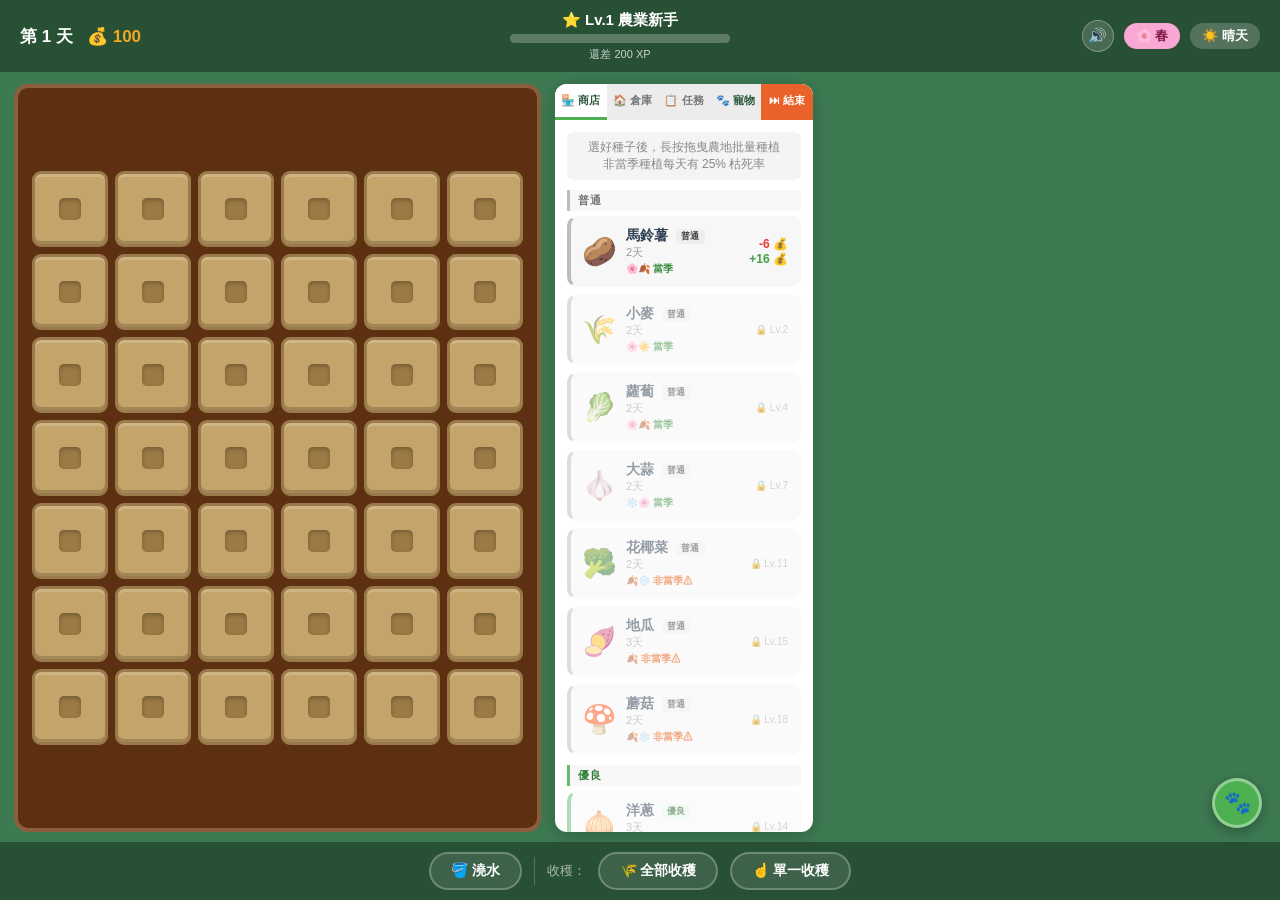
==== commit 80ee03b1: "新增 5 種傳奇作物（Lv110–200） 🌷仙鬱金香(Lv110)、🥭神芒(Lv130)、🪷靈蓮(Lv150) 🍍龍息果(Lv175)、🌹帝王薔薇(Lv200) 售價為成本約 2.8 倍，天數 4–" ====
--- a/farming_game_bundle.html
+++ b/farming_game_bundle.html
@@ -1165,7 +1165,13 @@
   tomato:      { id: 'tomato',      name: '番茄',   emoji: '🍅', cost: 35, sell: 95,  days: 4, xp: 28, minLevel: 79,  seasons: [1],       rarity: 'premium' },
   watermelon:  { id: 'watermelon',  name: '西瓜',   emoji: '🍉', cost: 42, sell: 120, days: 5, xp: 37, minLevel: 86,  seasons: [1],       rarity: 'premium' },
   peach:       { id: 'peach',       name: '桃子',   emoji: '🍑', cost: 43, sell: 120, days: 5, xp: 38, minLevel: 93,  seasons: [0, 1],    rarity: 'premium' },
-  pumpkin:     { id: 'pumpkin',     name: '南瓜',   emoji: '🎃', cost: 45, sell: 125, days: 5, xp: 40, minLevel: 100, seasons: [2],       rarity: 'premium' },
+  pumpkin:     { id: 'pumpkin',     name: '南瓜',     emoji: '🎃', cost: 45,  sell: 125, days: 5, xp: 40,  minLevel: 100, seasons: [2],    rarity: 'premium'  },
+  // ── 傳奇 ──────────────────────────────────
+  tulip:       { id: 'tulip',       name: '仙鬱金香', emoji: '🌷', cost: 60,  sell: 168, days: 4, xp: 55,  minLevel: 110, seasons: [0],    rarity: 'legendary' },
+  mango:       { id: 'mango',       name: '神芒',     emoji: '🥭', cost: 75,  sell: 210, days: 5, xp: 70,  minLevel: 130, seasons: [1],    rarity: 'legendary' },
+  lotus:       { id: 'lotus',       name: '靈蓮',     emoji: '🪷', cost: 90,  sell: 252, days: 5, xp: 85,  minLevel: 150, seasons: [0, 1], rarity: 'legendary' },
+  pineapple:   { id: 'pineapple',   name: '龍息果',   emoji: '🍍', cost: 110, sell: 308, days: 6, xp: 105, minLevel: 175, seasons: [1],    rarity: 'legendary' },
+  rose:        { id: 'rose',        name: '帝王薔薇', emoji: '🌹', cost: 135, sell: 378, days: 7, xp: 130, minLevel: 200, seasons: [0],    rarity: 'legendary' },
 };
 
 const PET_TYPES = [
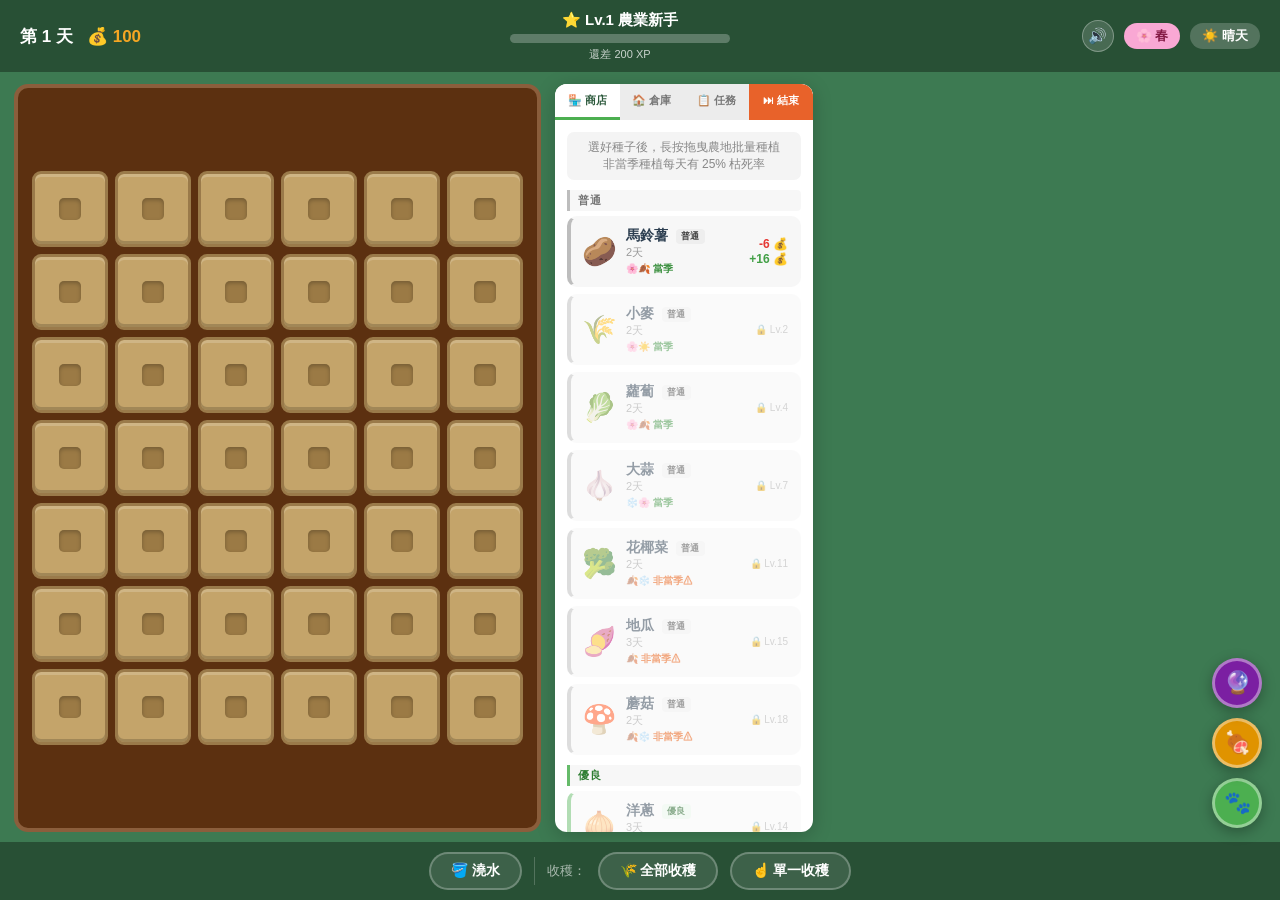
==== commit b24c3005: "build: 重新打包 farming_game_bundle.html 同步所有最新改動（附魔系統、每季 50 天）  Co-Authored-By: Claude Sonnet 4.6 <nore" ====
--- a/farming_game_bundle.html
+++ b/farming_game_bundle.html
@@ -184,6 +184,7 @@
   box-shadow: inset 0 2px 4px rgba(0,0,0,0.25);
 }
 
+
 .plot.growing         { background: #5a9e4a; } /* 綠：未澆水 */
 .plot.growing.watered { background: #4a88c4; } /* 藍：已澆水 */
 
@@ -351,6 +352,7 @@
 
 .seed-prices { display: flex; flex-direction: column; align-items: flex-end; font-size: 12px; gap: 1px; }
 .seed-cost { color: #e53935; font-weight: 600; }
+.seed-cost.discounted s { color: #aaa; font-weight: 400; font-size: 0.85em; }
 .seed-sell { color: #43a047; font-weight: 600; }
 .lock-label { font-size: 10px; color: #aaa; }
 
@@ -503,15 +505,15 @@
   color: #fff;
 }
 
-/* ── Pet Button ── */
-#pet-btn {
+/* ── Pet / Petshop / Enchant Buttons ── */
+#pet-btn,
+#petshop-btn,
+#enchant-btn {
   position: fixed;
-  bottom: 72px;
   right: 18px;
   width: 50px;
   height: 50px;
   border-radius: 50%;
-  background: var(--green-accent);
   border: 3px solid rgba(255,255,255,0.4);
   color: white;
   font-size: 22px;
@@ -520,7 +522,12 @@
   transition: transform 0.15s;
   z-index: 50;
 }
-#pet-btn:hover { transform: scale(1.12); }
+#pet-btn     { bottom: 72px;  background: var(--green-accent); }
+#petshop-btn { bottom: 132px; background: #e09300; }
+#enchant-btn { bottom: 192px; background: #7b1fa2; }
+#pet-btn:hover,
+#petshop-btn:hover,
+#enchant-btn:hover { transform: scale(1.12); }
 
 /* ── Pet Screen ── */
 #pet-screen {
@@ -593,13 +600,29 @@
   50%       { transform: translateX(14px); }
 }
 
+#pet-list-wrap {
+  width: 100%;
+  overflow-x: auto;
+  overflow-y: visible;
+  -webkit-overflow-scrolling: touch;
+  scrollbar-width: thin;
+  scrollbar-color: rgba(255,255,255,0.35) transparent;
+  padding: 10px 0 18px;
+  z-index: 1;
+}
+
+#pet-list-wrap::-webkit-scrollbar        { height: 5px; }
+#pet-list-wrap::-webkit-scrollbar-track  { background: transparent; }
+#pet-list-wrap::-webkit-scrollbar-thumb  { background: rgba(255,255,255,0.35); border-radius: 3px; }
+
 #pet-list {
   display: flex;
   gap: 28px;
   align-items: flex-end;
-  justify-content: center;
-  flex-wrap: wrap;
-  z-index: 1;
+  justify-content: flex-start;
+  flex-wrap: nowrap;
+  min-width: max-content;
+  padding: 0 28px;
 }
 
 .pet-card {
@@ -642,6 +665,18 @@
 .pet-name      { font-size: 17px; font-weight: 700; margin-bottom: 3px; color: #2c3e50; }
 .pet-fav-food  { font-size: 12px; color: #999; margin-bottom: 4px; }
 
+.pet-food-restrict {
+  font-size: 11px;
+  color: #6a1b9a;
+  font-weight: 700;
+  background: #f3e5f5;
+  border: 1.5px solid #ab47bc;
+  border-radius: 10px;
+  padding: 2px 8px;
+  margin-bottom: 4px;
+  display: inline-block;
+}
+
 .pet-buff-tag {
   display: inline-block;
   padding: 3px 10px;
@@ -669,6 +704,17 @@
   color: #1565c0;
 }
 .pet-stat-buff2 { color: #1565c0; }
+.pet-buff3-tag {
+  background: #e0f7fa;
+  border-color: #4dd0e1;
+  color: #006064;
+}
+.pet-buff3-tag.active {
+  background: rgba(0,188,212,0.12);
+  border-color: #00bcd4;
+  color: #006064;
+}
+.pet-stat-buff3 { color: #006064; }
 .pet-mood      { font-size: 26px; display: block; margin-bottom: 12px; }
 
 .pet-feed-btn {
@@ -725,6 +771,469 @@
 .food-cancel-btn:hover { border-color: #bbb; color: #666; }
 .no-food-msg { font-size: 12px; color: #bbb; padding: 8px 0; line-height: 1.6; }
 
+.food-cost-note {
+  font-size: 11px;
+  color: #e65100;
+  font-weight: 700;
+  margin-bottom: 5px;
+}
+
+/* ── Sell Quantity Modal ── */
+#sell-qty-modal {
+  position: fixed;
+  inset: 0;
+  z-index: 500;
+  background: rgba(0,0,0,0.55);
+  display: flex;
+  align-items: center;
+  justify-content: center;
+}
+
+.sqm-box {
+  background: #fff;
+  border-radius: 18px;
+  padding: 24px 28px;
+  min-width: 240px;
+  text-align: center;
+  box-shadow: 0 8px 32px rgba(0,0,0,0.28);
+  display: flex;
+  flex-direction: column;
+  align-items: center;
+  gap: 10px;
+}
+
+.sqm-title  { font-size: 17px; font-weight: 800; color: #2c3e50; }
+.sqm-stock  { font-size: 12px; color: #999; }
+.sqm-total  { font-size: 16px; font-weight: 700; color: var(--green-accent); }
+
+.sqm-controls {
+  display: flex;
+  align-items: center;
+  gap: 16px;
+}
+
+.sqm-btn {
+  width: 36px;
+  height: 36px;
+  border-radius: 50%;
+  border: 2px solid #ddd;
+  background: #f4f4f4;
+  font-size: 18px;
+  cursor: pointer;
+  transition: all 0.14s;
+  display: flex;
+  align-items: center;
+  justify-content: center;
+}
+.sqm-btn:hover { background: #e8f5e9; border-color: #4caf50; }
+
+.sqm-qty {
+  font-size: 28px;
+  font-weight: 800;
+  color: #2c3e50;
+  min-width: 40px;
+  text-align: center;
+}
+
+.sqm-all-hint { font-size: 12px; color: #aaa; }
+
+.sqm-max-btn {
+  background: none;
+  border: 1px solid #bbb;
+  border-radius: 10px;
+  padding: 2px 10px;
+  font-size: 12px;
+  color: #888;
+  cursor: pointer;
+  transition: all 0.13s;
+}
+.sqm-max-btn:hover { background: #f4f4f4; border-color: #888; color: #555; }
+
+.sqm-actions { display: flex; gap: 12px; margin-top: 4px; }
+
+.sqm-cancel {
+  padding: 8px 20px;
+  border: 2px solid #ddd;
+  border-radius: 18px;
+  background: transparent;
+  font-size: 13px;
+  color: #888;
+  cursor: pointer;
+  transition: all 0.14s;
+}
+.sqm-cancel:hover { border-color: #bbb; color: #555; }
+
+.sqm-confirm {
+  padding: 8px 20px;
+  border: none;
+  border-radius: 18px;
+  background: linear-gradient(135deg, #4caf50, #2e7d32);
+  color: #fff;
+  font-size: 13px;
+  font-weight: 700;
+  cursor: pointer;
+  transition: filter 0.14s;
+}
+.sqm-confirm:hover { filter: brightness(1.1); }
+
+/* ── Pet Shop (飼料) ── */
+.feed-shop-item,
+.feed-inv-item {
+  display: flex;
+  align-items: center;
+  background: #f7f7f7;
+  border-radius: 9px;
+  padding: 8px 10px;
+  margin-bottom: 7px;
+  gap: 8px;
+}
+
+.feed-emoji { font-size: 24px; flex-shrink: 0; }
+
+.feed-info  { flex: 1; }
+.feed-name  { font-weight: 700; font-size: 13px; color: #2c3e50; }
+.feed-desc  { font-size: 11px; color: #888; margin-top: 1px; }
+.feed-cnt   { font-weight: 600; color: var(--green-dark); }
+
+.feed-right { display: flex; flex-direction: column; align-items: flex-end; gap: 3px; flex-shrink: 0; }
+.feed-cost  { font-size: 11px; color: #e53935; font-weight: 600; }
+
+.feed-buy-btn {
+  padding: 5px 11px;
+  background: linear-gradient(135deg, var(--gold), #e09300);
+  color: #fff;
+  border: none;
+  border-radius: 7px;
+  cursor: pointer;
+  font-size: 12px;
+  font-weight: 700;
+  transition: filter 0.14s;
+}
+.feed-buy-btn:hover { filter: brightness(1.1); }
+
+.feed-use-btn {
+  padding: 5px 11px;
+  background: #43a047;
+  color: #fff;
+  border: none;
+  border-radius: 7px;
+  cursor: pointer;
+  font-size: 12px;
+  font-weight: 600;
+  flex-shrink: 0;
+  transition: background 0.14s;
+}
+.feed-use-btn:hover { background: #388e3c; }
+
+/* ── Feed Use Modal ── */
+#feed-use-modal {
+  position: fixed;
+  inset: 0;
+  z-index: 500;
+  background: rgba(0,0,0,0.55);
+  display: flex;
+  align-items: center;
+  justify-content: center;
+}
+
+.fum-box {
+  background: #fff;
+  border-radius: 18px;
+  padding: 22px 24px;
+  min-width: 260px;
+  max-width: 340px;
+  text-align: center;
+  box-shadow: 0 8px 32px rgba(0,0,0,0.28);
+  display: flex;
+  flex-direction: column;
+  align-items: center;
+  gap: 10px;
+}
+
+.fum-title  { font-size: 17px; font-weight: 800; color: #2c3e50; }
+.fum-desc   { font-size: 12px; color: #43a047; font-weight: 600; }
+.fum-label  { font-size: 12px; color: #888; }
+
+.fum-pet-list { width: 100%; display: flex; flex-direction: column; gap: 7px; }
+
+.fum-pet {
+  display: flex;
+  align-items: center;
+  background: #f7f7f7;
+  border-radius: 10px;
+  padding: 8px 10px;
+  gap: 8px;
+  text-align: left;
+}
+
+.fum-pet-emoji  { font-size: 24px; flex-shrink: 0; }
+.fum-pet-info   { flex: 1; }
+.fum-pet-name   { font-size: 13px; font-weight: 700; color: #2c3e50; }
+.fum-pet-boost  { font-size: 11px; color: #888; margin-top: 1px; }
+
+.fum-apply-btn {
+  padding: 5px 13px;
+  background: linear-gradient(135deg, #4caf50, #2e7d32);
+  color: #fff;
+  border: none;
+  border-radius: 14px;
+  cursor: pointer;
+  font-size: 12px;
+  font-weight: 700;
+  flex-shrink: 0;
+  transition: filter 0.13s;
+}
+.fum-apply-btn:hover { filter: brightness(1.1); }
+.fum-apply-btn:disabled {
+  background: #ddd;
+  color: #aaa;
+  cursor: not-allowed;
+  filter: none;
+}
+.fum-pet-full { opacity: 0.6; }
+
+.fum-cancel {
+  padding: 7px 22px;
+  border: 2px solid #ddd;
+  border-radius: 16px;
+  background: transparent;
+  font-size: 13px;
+  color: #888;
+  cursor: pointer;
+  transition: all 0.13s;
+}
+.fum-cancel:hover { border-color: #bbb; color: #555; }
+
+/* feed boost label in owned pet detail */
+.owned-feed-boost { color: #e65100 !important; font-size: 11px; }
+
+/* ── Pet Eggs Shop ── */
+.egg-shop-card {
+  border-radius: 12px;
+  padding: 12px 14px;
+  margin-bottom: 10px;
+  text-align: center;
+  border: 2.5px solid;
+  transition: transform 0.15s;
+}
+.egg-shop-card:hover { transform: translateY(-2px); }
+
+.egg-common  { border-color: #bdbdbd; background: linear-gradient(135deg, #fafafa, #f0f0f0); }
+.egg-rare    { border-color: #42a5f5; background: linear-gradient(135deg, #e3f2fd, #f0f8ff); }
+.egg-special { border-color: #ab47bc; background: linear-gradient(135deg, #f3e5f5, #fdf5ff); }
+
+.egg-shop-emoji { font-size: 32px; display: block; margin-bottom: 4px; }
+.egg-shop-name  { font-size: 14px; font-weight: 800; color: #2c3e50; }
+.egg-shop-desc  { font-size: 10px; color: #888; margin: 3px 0 6px; line-height: 1.7; }
+.egg-shop-cost  { font-size: 12px; font-weight: 700; color: #e53935; margin-bottom: 7px; }
+
+.egg-feed-hint {
+  font-size: 11px; color: #8d6e63; background: #fdf3e7;
+  border: 1px solid #ffe0b2; border-radius: 8px;
+  padding: 6px 12px; margin-bottom: 10px; text-align: center;
+}
+
+.egg-btn-group {
+  display: flex; flex-direction: column; gap: 6px; align-items: center;
+}
+
+.egg-open-btn {
+  padding: 6px 22px;
+  border: none;
+  border-radius: 16px;
+  cursor: pointer;
+  font-size: 12px;
+  font-weight: 700;
+  color: #fff;
+  transition: filter 0.14s;
+  width: 100%;
+}
+.egg-common  .egg-open-btn { background: linear-gradient(135deg, #757575, #424242); }
+.egg-rare    .egg-open-btn { background: linear-gradient(135deg, #1565c0, #0d47a1); }
+.egg-special .egg-open-btn { background: linear-gradient(135deg, #6a1b9a, #4a148c); }
+.egg-open-btn:hover { filter: brightness(1.18); }
+
+.egg-multi-btn {
+  padding: 6px 14px;
+  border: none;
+  border-radius: 16px;
+  cursor: pointer;
+  font-size: 11px;
+  font-weight: 700;
+  color: #fff;
+  transition: filter 0.14s;
+  width: 100%;
+  display: flex; align-items: center; justify-content: center; gap: 6px;
+}
+.egg-common  .egg-multi-btn { background: linear-gradient(135deg, #ff8f00, #e65100); }
+.egg-rare    .egg-multi-btn { background: linear-gradient(135deg, #ff8f00, #e65100); }
+.egg-special .egg-multi-btn { background: linear-gradient(135deg, #ff8f00, #e65100); }
+.egg-multi-btn:hover { filter: brightness(1.15); }
+.egg-multi-cost { font-size: 10px; opacity: 0.85; }
+
+/* ── Egg Result Modal ── */
+#egg-result-modal {
+  position: fixed;
+  inset: 0;
+  z-index: 600;
+  background: rgba(0,0,0,0.75);
+  display: flex;
+  align-items: center;
+  justify-content: center;
+}
+
+.erm-box {
+  background: #fff;
+  border-radius: 24px;
+  padding: 28px 26px;
+  min-width: 260px;
+  text-align: center;
+  box-shadow: 0 12px 40px rgba(0,0,0,0.35);
+  border: 3px solid transparent;
+  animation: erm-pop 0.4s cubic-bezier(0.175, 0.885, 0.32, 1.275);
+}
+.erm-box.grade-common    { border-color: #bdbdbd; }
+.erm-box.grade-good      { border-color: #66bb6a; }
+.erm-box.grade-premium   { border-color: #42a5f5; box-shadow: 0 12px 40px rgba(66,165,245,0.35); }
+.erm-box.grade-legendary { border-color: #ab47bc; box-shadow: 0 12px 40px rgba(171,71,188,0.45); }
+.erm-box.grade-mythical  { border-color: #ff7043; box-shadow: 0 12px 40px rgba(255,112,67,0.45); }
+
+@keyframes erm-pop {
+  from { transform: scale(0.4); opacity: 0; }
+  to   { transform: scale(1);   opacity: 1; }
+}
+
+.erm-egg-crack {
+  font-size: 24px;
+  margin-bottom: 6px;
+  display: block;
+  animation: erm-shake 0.35s ease;
+}
+@keyframes erm-shake {
+  0%,100% { transform: rotate(0deg); }
+  25%     { transform: rotate(-10deg); }
+  75%     { transform: rotate(10deg); }
+}
+
+.erm-pet-emoji   { font-size: 76px; display: block; line-height: 1.1; margin-bottom: 8px; }
+.erm-grade-badge { margin-bottom: 6px; }
+.erm-pet-name    { font-size: 19px; font-weight: 800; color: #2c3e50; margin-bottom: 8px; }
+.erm-buffs       { margin-bottom: 14px; }
+.erm-buff        { font-size: 12px; color: #555; margin-bottom: 3px; }
+
+.erm-mythical-note {
+  font-size: 11px; font-weight: 700; color: #6a1b9a;
+  background: #f3e5f5; border-radius: 8px;
+  padding: 4px 10px; margin-bottom: 10px; display: inline-block;
+}
+.erm-already-owned { font-size: 12px; color: #388e3c; font-weight: 700; margin-bottom: 10px; }
+.erm-full-note     { font-size: 12px; color: #e53935; margin-bottom: 10px; }
+.erm-feed-note     { font-size: 12px; color: #8d6e63; font-weight: 700; margin-bottom: 10px; }
+.erm-fed-note      { font-size: 12px; color: #2e7d32; font-weight: 700; margin-bottom: 10px; }
+
+.erm-feed-btn {
+  padding: 10px 20px;
+  background: linear-gradient(135deg, #ff8f00, #e65100);
+  color: #fff; border: none; border-radius: 20px;
+  cursor: pointer; font-size: 13px; font-weight: 700;
+  transition: filter 0.14s;
+  box-shadow: 0 3px 10px rgba(230,81,0,0.35);
+}
+.erm-feed-btn:hover { filter: brightness(1.1); }
+
+.erm-actions { display: flex; gap: 10px; justify-content: center; }
+
+/* Self-feed button in single egg modal */
+.erm-feed-choices {
+  display: flex;
+  gap: 8px;
+  justify-content: center;
+  flex-wrap: wrap;
+  margin-top: 6px;
+}
+
+.erm-self-feed-btn {
+  padding: 10px 18px;
+  background: linear-gradient(135deg, #4caf50, #2e7d32);
+  color: #fff;
+  border: none;
+  border-radius: 20px;
+  cursor: pointer;
+  font-size: 13px;
+  font-weight: 700;
+  transition: filter 0.14s;
+  box-shadow: 0 3px 10px rgba(76,175,80,0.35);
+}
+.erm-self-feed-btn:hover { filter: brightness(1.1); }
+
+/* Self-feed button in multi modal */
+.emr-self-feed-btn {
+  padding: 5px 10px;
+  background: linear-gradient(135deg, #4caf50, #2e7d32);
+  color: #fff;
+  border: none;
+  border-radius: 12px;
+  cursor: pointer;
+  font-size: 11px;
+  font-weight: 700;
+  white-space: nowrap;
+  transition: filter 0.13s;
+}
+.emr-self-feed-btn:hover { filter: brightness(1.1); }
+
+/* Crop picker inside multi modal card */
+.emr-pick-title {
+  font-size: 10px;
+  color: #888;
+  margin-bottom: 3px;
+  font-weight: 700;
+}
+.emr-pick-chips {
+  display: flex;
+  flex-wrap: wrap;
+  gap: 3px;
+  margin-bottom: 4px;
+  max-width: 140px;
+}
+.emr-pick-chip {
+  padding: 3px 6px;
+  font-size: 11px;
+  background: #f4f4f4;
+  border: 1.5px solid transparent;
+  border-radius: 8px;
+  cursor: pointer;
+  transition: all 0.12s;
+  white-space: nowrap;
+}
+.emr-pick-chip:hover { background: #e8f5e9; border-color: #4caf50; }
+.emr-pick-chip.fav   { background: #fff8e1; border-color: #ffb300; }
+
+.erm-adopt {
+  padding: 10px 22px;
+  background: linear-gradient(135deg, #4caf50, #2e7d32);
+  color: #fff; border: none; border-radius: 20px;
+  cursor: pointer; font-size: 14px; font-weight: 700;
+  transition: filter 0.14s;
+  box-shadow: 0 3px 10px rgba(76,175,80,0.4);
+}
+.erm-adopt:hover { filter: brightness(1.1); }
+
+.erm-release {
+  padding: 10px 18px;
+  background: transparent; border: 2px solid #ddd;
+  border-radius: 20px; cursor: pointer;
+  font-size: 13px; color: #888; transition: all 0.13s;
+}
+.erm-release:hover { border-color: #bbb; color: #555; }
+
+.erm-dismiss {
+  padding: 10px 22px;
+  background: #f5f5f5; border: 2px solid #ddd;
+  border-radius: 20px; cursor: pointer;
+  font-size: 13px; color: #666; transition: all 0.13s;
+}
+.erm-dismiss:hover { background: #ebebeb; }
+
 #pet-ground-deco {
   position: absolute;
   bottom: 0;
@@ -747,6 +1256,18 @@
   transform: translate(-30%, -70%);
   display: none;
   filter: drop-shadow(1px 2px 3px rgba(0,0,0,0.4));
+}
+
+/* ── Touch seed follower ── */
+#touch-seed-follow {
+  position: fixed;
+  pointer-events: none;
+  z-index: 9999;
+  font-size: 40px;
+  line-height: 1;
+  transform: translate(-50%, -120%);
+  display: none;
+  filter: drop-shadow(0 3px 6px rgba(0,0,0,0.45));
 }
 
 /* ── Toast ── */
@@ -967,6 +1488,340 @@
 /* ── Pet tab button in nav ── */
 .pet-tab-btn { color: var(--green-dark) !important; }
 
+/* ── Save Slots Modal ── */
+#save-slots-modal {
+  position: fixed;
+  inset: 0;
+  z-index: 700;
+  background: rgba(0,0,0,0.6);
+  display: flex;
+  align-items: center;
+  justify-content: center;
+}
+
+.ssm-box {
+  background: #fff;
+  border-radius: 20px;
+  padding: 20px 18px 16px;
+  width: min(380px, 94vw);
+  max-height: 88vh;
+  display: flex;
+  flex-direction: column;
+  box-shadow: 0 16px 48px rgba(0,0,0,0.35);
+  animation: erm-pop 0.3s cubic-bezier(0.175, 0.885, 0.32, 1.275);
+}
+
+.ssm-title {
+  font-size: 17px;
+  font-weight: 800;
+  color: #2c3e50;
+  text-align: center;
+  margin-bottom: 14px;
+}
+
+.ssm-list {
+  flex: 1;
+  overflow-y: auto;
+  display: flex;
+  flex-direction: column;
+  gap: 8px;
+  margin-bottom: 12px;
+}
+
+.ssm-slot {
+  display: flex;
+  align-items: center;
+  gap: 10px;
+  padding: 10px 12px;
+  border-radius: 12px;
+  border: 2px solid #eee;
+}
+
+.ssm-slot.filled { border-color: #a5d6a7; background: #f1f8f1; }
+.ssm-slot.empty  { background: #fafafa; opacity: 0.75; }
+
+.ssm-slot-no {
+  font-size: 12px;
+  font-weight: 800;
+  color: #666;
+  min-width: 36px;
+}
+
+.ssm-slot-info  { flex: 1; min-width: 0; }
+.ssm-slot-main  { font-size: 12px; font-weight: 700; color: #2c3e50; }
+.ssm-slot-time  { font-size: 10px; color: #aaa; margin-top: 2px; }
+.ssm-slot-empty { flex: 1; font-size: 12px; color: #bbb; font-style: italic; }
+
+.ssm-slot-btns {
+  display: flex;
+  gap: 5px;
+  align-items: center;
+  flex-shrink: 0;
+}
+
+.ssm-btn {
+  padding: 5px 10px;
+  border-radius: 10px;
+  font-size: 11px;
+  font-weight: 700;
+  cursor: pointer;
+  border: none;
+  transition: filter 0.13s;
+  white-space: nowrap;
+}
+.ssm-save { background: linear-gradient(135deg, #4caf50, #2e7d32); color: #fff; }
+.ssm-load { background: linear-gradient(135deg, #1565c0, #0d47a1); color: #fff; }
+.ssm-del  { background: transparent; border: 1.5px solid #e0e0e0; color: #aaa; font-size: 14px; padding: 3px 7px; }
+.ssm-btn:hover { filter: brightness(1.12); }
+.ssm-del:hover { border-color: #e53935; color: #e53935; filter: none; }
+
+.ssm-close-btn {
+  padding: 10px;
+  width: 100%;
+  background: #f5f5f5;
+  border: 2px solid #ddd;
+  border-radius: 12px;
+  cursor: pointer;
+  font-size: 13px;
+  font-weight: 700;
+  color: #555;
+  transition: background 0.13s;
+}
+.ssm-close-btn:hover { background: #e8e8e8; }
+
+/* Generic confirm overlay (z-index above save modal) */
+.generic-confirm-overlay {
+  position: fixed;
+  inset: 0;
+  z-index: 800;
+  background: rgba(0,0,0,0.55);
+  display: flex;
+  align-items: center;
+  justify-content: center;
+}
+
+/* ── Save Slots Trigger Button ── */
+.save-slots-trigger {
+  margin-top: 14px;
+  display: flex;
+  justify-content: center;
+}
+
+.open-save-btn {
+  padding: 8px 22px;
+  background: linear-gradient(135deg, #1565c0, #0d47a1);
+  color: #fff;
+  border: none;
+  border-radius: 20px;
+  font-size: 13px;
+  font-weight: 700;
+  cursor: pointer;
+  transition: filter 0.14s;
+  box-shadow: 0 3px 10px rgba(21,101,192,0.3);
+}
+.open-save-btn:hover { filter: brightness(1.1); }
+
+/* ── Reset Section ── */
+.reset-section {
+  margin-top: 18px;
+  padding-top: 14px;
+  border-top: 1px dashed #e0e0e0;
+  display: flex;
+  justify-content: center;
+}
+
+.reset-game-btn {
+  padding: 8px 22px;
+  background: transparent;
+  border: 2px solid #e53935;
+  border-radius: 20px;
+  color: #e53935;
+  font-size: 12px;
+  font-weight: 700;
+  cursor: pointer;
+  transition: all 0.15s;
+  opacity: 0.7;
+}
+.reset-game-btn:hover {
+  background: #fce4ec;
+  opacity: 1;
+}
+
+.backup-restore-section {
+  margin-top: 16px;
+  padding: 12px 14px;
+  background: linear-gradient(135deg, #e8f5e9, #f1f8e9);
+  border: 2px solid #81c784;
+  border-radius: 12px;
+  display: flex;
+  align-items: center;
+  justify-content: space-between;
+  gap: 10px;
+}
+
+.backup-restore-label {
+  font-size: 12px;
+  font-weight: 700;
+  color: #2e7d32;
+}
+
+.load-backup-btn {
+  padding: 6px 14px;
+  background: linear-gradient(135deg, #4caf50, #2e7d32);
+  color: #fff;
+  border: none;
+  border-radius: 14px;
+  font-size: 12px;
+  font-weight: 700;
+  cursor: pointer;
+  white-space: nowrap;
+  transition: filter 0.14s;
+  flex-shrink: 0;
+}
+.load-backup-btn:hover { filter: brightness(1.1); }
+
+/* ── Reset Confirm Modal ── */
+#reset-confirm-modal {
+  position: fixed;
+  inset: 0;
+  z-index: 700;
+  background: rgba(0,0,0,0.6);
+  display: flex;
+  align-items: center;
+  justify-content: center;
+}
+
+.rcm-box {
+  background: #fff;
+  border-radius: 20px;
+  padding: 28px 28px 22px;
+  min-width: 260px;
+  text-align: center;
+  box-shadow: 0 12px 40px rgba(0,0,0,0.3);
+  display: flex;
+  flex-direction: column;
+  align-items: center;
+  gap: 8px;
+  animation: erm-pop 0.3s cubic-bezier(0.175, 0.885, 0.32, 1.275);
+}
+
+.rcm-icon  { font-size: 36px; }
+.rcm-title { font-size: 17px; font-weight: 800; color: #2c3e50; }
+.rcm-desc  { font-size: 13px; color: #888; line-height: 1.7; }
+
+.rcm-actions {
+  display: flex;
+  gap: 12px;
+  margin-top: 8px;
+}
+
+.rcm-cancel {
+  padding: 9px 22px;
+  border: 2px solid #ddd;
+  border-radius: 18px;
+  background: transparent;
+  font-size: 13px;
+  color: #888;
+  cursor: pointer;
+  transition: all 0.13s;
+}
+.rcm-cancel:hover { border-color: #bbb; color: #555; }
+
+.rcm-confirm {
+  padding: 9px 22px;
+  border: none;
+  border-radius: 18px;
+  background: linear-gradient(135deg, #e53935, #b71c1c);
+  color: #fff;
+  font-size: 13px;
+  font-weight: 700;
+  cursor: pointer;
+  transition: filter 0.13s;
+  box-shadow: 0 3px 10px rgba(229,57,53,0.4);
+}
+.rcm-confirm:hover { filter: brightness(1.1); }
+
+/* ── Pet Enchant Panel ── */
+.enchant-pool {
+  background: #f7f7f7;
+  border-radius: 10px;
+  padding: 8px 10px 10px;
+  margin-bottom: 12px;
+}
+
+.enchant-pool-chip {
+  display: inline-block;
+  padding: 3px 8px;
+  margin: 3px 2px 0;
+  background: #fff;
+  border: 1.5px solid #ddd;
+  border-radius: 12px;
+  font-size: 11px;
+  color: #555;
+}
+
+.enchant-card {
+  background: #f7f7f7;
+  border-radius: 10px;
+  padding: 10px 12px;
+  margin-bottom: 10px;
+  border: 2px solid #eee;
+}
+
+.enchant-card-head {
+  display: flex;
+  align-items: center;
+  gap: 8px;
+  margin-bottom: 8px;
+}
+
+.enchant-pet-emoji { font-size: 26px; flex-shrink: 0; }
+
+.enchant-pet-info {
+  display: flex;
+  align-items: center;
+  gap: 5px;
+  flex-wrap: wrap;
+}
+
+.enchant-pet-name { font-weight: 700; font-size: 13px; }
+.enchant-pet-lv   { font-size: 11px; color: var(--gold-dark); font-weight: 600; }
+
+.enchant-buff-row {
+  display: flex;
+  align-items: center;
+  gap: 6px;
+  padding: 5px 8px;
+  background: #fff;
+  border-radius: 8px;
+  margin-bottom: 5px;
+  border: 1.5px solid #eee;
+}
+
+.enchant-buff-row.locked   { opacity: 0.62; }
+.enchant-buff-row.enchanted { border-color: var(--gold); background: #fffdf0; }
+
+.enchant-row-icon  { font-size: 14px; flex-shrink: 0; }
+.enchant-row-label { flex: 1; font-size: 12px; color: #444; }
+.enchant-lock-tag  { font-size: 10px; color: #bbb; white-space: nowrap; flex-shrink: 0; }
+
+.enchant-btn {
+  padding: 4px 10px;
+  background: linear-gradient(135deg, #7b1fa2, #4a148c);
+  color: #fff;
+  border: none;
+  border-radius: 10px;
+  cursor: pointer;
+  font-size: 11px;
+  font-weight: 700;
+  white-space: nowrap;
+  transition: filter 0.14s;
+  flex-shrink: 0;
+}
+.enchant-btn:hover { filter: brightness(1.18); }
+
+.owned-buff-enchanted { color: #e65100 !important; }
+
 /* ══ Responsive ══ */
 
 /* Medium screens: scale cells, panel fills remaining right space */
@@ -1004,9 +1859,6 @@
   /* 5 tab buttons: tighter */
   .tab-btn { font-size: 10px; padding: 8px 1px; }
 
-  /* Pet button now lives in the tab nav */
-  #pet-btn { display: none; }
-
   /* Compact bottom bar */
   #bottom-bar { height: 50px; gap: 8px; padding: 0 10px; }
   .bbar-btn { padding: 5px 12px; font-size: 12px; }
@@ -1053,6 +1905,105 @@
 
   .tab-btn { font-size: 9px; padding: 7px 1px; }
 }
+
+/* ── 10連抽 Modal ── */
+#egg-multi-modal {
+  position: fixed;
+  inset: 0;
+  z-index: 650;
+}
+.emr-overlay {
+  width: 100%; height: 100%;
+  background: rgba(0,0,0,0.78);
+  display: flex; align-items: center; justify-content: center;
+}
+.emr-box {
+  background: #fff;
+  border-radius: 20px;
+  padding: 20px 16px 16px;
+  width: min(420px, 94vw);
+  max-height: 88vh;
+  display: flex; flex-direction: column;
+  box-shadow: 0 16px 48px rgba(0,0,0,0.4);
+  animation: erm-pop 0.35s cubic-bezier(0.175, 0.885, 0.32, 1.275);
+}
+.emr-header {
+  font-size: 17px; font-weight: 800; color: #2c3e50;
+  text-align: center; margin-bottom: 4px;
+}
+.emr-slots {
+  font-size: 11px; color: #888; text-align: center; margin-bottom: 10px;
+}
+.emr-list {
+  flex: 1; overflow-y: auto; display: flex; flex-direction: column; gap: 8px;
+  padding-right: 2px;
+}
+.emr-card {
+  display: flex; align-items: center; gap: 10px;
+  border-radius: 12px; padding: 8px 10px;
+  border: 2px solid #eee; background: #fafafa;
+  transition: opacity 0.2s;
+}
+.emr-card.grade-common    { border-color: #bdbdbd; }
+.emr-card.grade-good      { border-color: #66bb6a; }
+.emr-card.grade-premium   { border-color: #42a5f5; }
+.emr-card.grade-legendary { border-color: #ab47bc; }
+.emr-card.grade-mythical  { border-color: #ff7043; }
+.emr-card.emr-dim         { opacity: 0.45; }
+
+.emr-card-emoji  { font-size: 36px; flex-shrink: 0; line-height: 1; }
+.emr-card-info   { flex: 1; min-width: 0; }
+.emr-card-name   { font-size: 13px; font-weight: 800; color: #2c3e50; margin-bottom: 3px; }
+.emr-card-buffs  { display: flex; flex-wrap: wrap; gap: 4px; }
+.emr-buff-tag    { font-size: 10px; color: #555; background: #f0f0f0; border-radius: 4px; padding: 1px 5px; }
+.emr-myth-note   { font-size: 10px; color: #7b1fa2; margin-left: 4px; }
+
+.emr-card-action {
+  display: flex; flex-direction: column; gap: 4px; align-items: flex-end; flex-shrink: 0;
+}
+.emr-feed-btn {
+  padding: 5px 10px;
+  background: linear-gradient(135deg, #ff8f00, #e65100);
+  color: #fff; border: none; border-radius: 12px;
+  cursor: pointer; font-size: 11px; font-weight: 700;
+  white-space: nowrap; transition: filter 0.13s;
+}
+.emr-feed-btn:hover { filter: brightness(1.1); }
+.emr-adopt-btn {
+  padding: 5px 10px;
+  background: linear-gradient(135deg, #4caf50, #2e7d32);
+  color: #fff; border: none; border-radius: 12px;
+  cursor: pointer; font-size: 11px; font-weight: 700;
+  white-space: nowrap; transition: filter 0.13s;
+}
+.emr-adopt-btn:hover { filter: brightness(1.1); }
+.emr-skip-btn {
+  padding: 5px 10px;
+  background: transparent; border: 1.5px solid #ddd;
+  border-radius: 12px; cursor: pointer;
+  font-size: 11px; color: #aaa; white-space: nowrap;
+  transition: all 0.12s;
+}
+.emr-skip-btn:hover { border-color: #bbb; color: #777; }
+
+.emr-status-tag {
+  font-size: 11px; font-weight: 700; padding: 3px 9px;
+  border-radius: 10px; white-space: nowrap;
+}
+.emr-status-tag.owned    { color: #2e7d32; background: #e8f5e9; }
+.emr-status-tag.released { color: #9e9e9e; background: #f5f5f5; }
+.emr-status-tag.full     { color: #e53935; background: #fce4ec; }
+
+.emr-close-btn {
+  margin-top: 12px;
+  padding: 10px;
+  width: 100%;
+  background: #f5f5f5; border: 2px solid #ddd;
+  border-radius: 14px; cursor: pointer;
+  font-size: 14px; font-weight: 700; color: #555;
+  transition: background 0.13s;
+}
+.emr-close-btn:hover { background: #e8e8e8; }
 
 </style>
 </head>
@@ -1088,7 +2039,6 @@
           <button class="tab-btn active" data-tab="shop">🏪 商店</button>
           <button class="tab-btn" data-tab="warehouse">🏠 倉庫</button>
           <button class="tab-btn" data-tab="tasks">📋 任務</button>
-          <button class="tab-btn pet-tab-btn" data-tab="pet">🐾 寵物</button>
           <button class="tab-btn end-btn" data-tab="end">⏭ 結束</button>
         </nav>
         <div id="panel-body"></div>
@@ -1104,8 +2054,11 @@
     </div>
 
     <button id="pet-btn">🐾</button>
+    <button id="petshop-btn">🍖</button>
+    <button id="enchant-btn">🔮</button>
     <div id="toast-box"></div>
     <div id="cursor-follow">🪣</div>
+    <div id="touch-seed-follow"></div>
 
     <!-- Pet Screen (fixed overlay) -->
     <div id="pet-screen" hidden>
@@ -1123,7 +2076,9 @@
           <span class="cloud">☁️</span>
           <span class="cloud">☁️</span>
         </div>
-        <div id="pet-list"></div>
+        <div id="pet-list-wrap">
+          <div id="pet-list"></div>
+        </div>
         <div id="pet-ground-deco">🌸🌿🌼🌱🌸🌼🌿🌸🌼🌱🌿🌸🌼🌸🌿🌼🌱🌸</div>
       </div>
       <div id="pet-owned">
@@ -1158,20 +2113,20 @@
   edamame:     { id: 'edamame',     name: '毛豆',   emoji: '🫘', cost: 21, sell: 60,  days: 4, xp: 17, minLevel: 48,  seasons: [1],       rarity: 'good'    },
   cucumber:    { id: 'cucumber',    name: '小黃瓜', emoji: '🥒', cost: 22, sell: 65,  days: 4, xp: 18, minLevel: 54,  seasons: [1],       rarity: 'good'    },
   // ── 高級 ──────────────────────────────────
-  strawberry:  { id: 'strawberry',  name: '草莓',   emoji: '🍓', cost: 30, sell: 85,  days: 3, xp: 25, minLevel: 64,  seasons: [0],       rarity: 'premium' },
-  cherry:      { id: 'cherry',      name: '櫻桃',   emoji: '🍒', cost: 32, sell: 90,  days: 3, xp: 27, minLevel: 67,  seasons: [0],       rarity: 'premium' },
-  grape:       { id: 'grape',       name: '葡萄',   emoji: '🍇', cost: 38, sell: 108, days: 4, xp: 33, minLevel: 71,  seasons: [2],       rarity: 'premium' },
-  blueberry:   { id: 'blueberry',   name: '藍莓',   emoji: '🫐', cost: 40, sell: 114, days: 4, xp: 35, minLevel: 75,  seasons: [1, 2],    rarity: 'premium' },
-  tomato:      { id: 'tomato',      name: '番茄',   emoji: '🍅', cost: 35, sell: 95,  days: 4, xp: 28, minLevel: 79,  seasons: [1],       rarity: 'premium' },
-  watermelon:  { id: 'watermelon',  name: '西瓜',   emoji: '🍉', cost: 42, sell: 120, days: 5, xp: 37, minLevel: 86,  seasons: [1],       rarity: 'premium' },
-  peach:       { id: 'peach',       name: '桃子',   emoji: '🍑', cost: 43, sell: 120, days: 5, xp: 38, minLevel: 93,  seasons: [0, 1],    rarity: 'premium' },
-  pumpkin:     { id: 'pumpkin',     name: '南瓜',     emoji: '🎃', cost: 45,  sell: 125, days: 5, xp: 40,  minLevel: 100, seasons: [2],    rarity: 'premium'  },
+  strawberry:  { id: 'strawberry',  name: '草莓',   emoji: '🍓', cost: 30, sell: 85,  days: 9,  xp: 25, minLevel: 64,  seasons: [0],       rarity: 'premium' },
+  cherry:      { id: 'cherry',      name: '櫻桃',   emoji: '🍒', cost: 32, sell: 90,  days: 10, xp: 27, minLevel: 67,  seasons: [0],       rarity: 'premium' },
+  grape:       { id: 'grape',       name: '葡萄',   emoji: '🍇', cost: 38, sell: 108, days: 11, xp: 33, minLevel: 71,  seasons: [2],       rarity: 'premium' },
+  blueberry:   { id: 'blueberry',   name: '藍莓',   emoji: '🫐', cost: 40, sell: 114, days: 12, xp: 35, minLevel: 75,  seasons: [1, 2],    rarity: 'premium' },
+  tomato:      { id: 'tomato',      name: '番茄',   emoji: '🍅', cost: 35, sell: 95,  days: 12, xp: 28, minLevel: 79,  seasons: [1],       rarity: 'premium' },
+  watermelon:  { id: 'watermelon',  name: '西瓜',   emoji: '🍉', cost: 42, sell: 120, days: 14, xp: 37, minLevel: 86,  seasons: [1],       rarity: 'premium' },
+  peach:       { id: 'peach',       name: '桃子',   emoji: '🍑', cost: 43, sell: 120, days: 15, xp: 38, minLevel: 93,  seasons: [0, 1],    rarity: 'premium' },
+  pumpkin:     { id: 'pumpkin',     name: '南瓜',     emoji: '🎃', cost: 45,  sell: 125, days: 18, xp: 40,  minLevel: 100, seasons: [2],    rarity: 'premium'  },
   // ── 傳奇 ──────────────────────────────────
-  tulip:       { id: 'tulip',       name: '仙鬱金香', emoji: '🌷', cost: 60,  sell: 168, days: 4, xp: 55,  minLevel: 110, seasons: [0],    rarity: 'legendary' },
-  mango:       { id: 'mango',       name: '神芒',     emoji: '🥭', cost: 75,  sell: 210, days: 5, xp: 70,  minLevel: 130, seasons: [1],    rarity: 'legendary' },
-  lotus:       { id: 'lotus',       name: '靈蓮',     emoji: '🪷', cost: 90,  sell: 252, days: 5, xp: 85,  minLevel: 150, seasons: [0, 1], rarity: 'legendary' },
-  pineapple:   { id: 'pineapple',   name: '龍息果',   emoji: '🍍', cost: 110, sell: 308, days: 6, xp: 105, minLevel: 175, seasons: [1],    rarity: 'legendary' },
-  rose:        { id: 'rose',        name: '帝王薔薇', emoji: '🌹', cost: 135, sell: 378, days: 7, xp: 130, minLevel: 200, seasons: [0],    rarity: 'legendary' },
+  tulip:       { id: 'tulip',       name: '仙鬱金香', emoji: '🌷', cost: 60,  sell: 168, days: 20, xp: 55,  minLevel: 110, seasons: [0, 3],    rarity: 'legendary' },
+  mango:       { id: 'mango',       name: '神芒',     emoji: '🥭', cost: 75,  sell: 210, days: 24, xp: 70,  minLevel: 130, seasons: [1, 2],    rarity: 'legendary' },
+  lotus:       { id: 'lotus',       name: '靈蓮',     emoji: '🪷', cost: 90,  sell: 252, days: 27, xp: 85,  minLevel: 150, seasons: [0, 1, 2], rarity: 'legendary' },
+  pineapple:   { id: 'pineapple',   name: '龍息果',   emoji: '🍍', cost: 110, sell: 308, days: 31, xp: 105, minLevel: 175, seasons: [1, 3],    rarity: 'legendary' },
+  rose:        { id: 'rose',        name: '帝王薔薇', emoji: '🌹', cost: 135, sell: 378, days: 35, xp: 130, minLevel: 200, seasons: [0, 2],    rarity: 'legendary' },
 };
 
 const PET_TYPES = [
@@ -1199,12 +2154,66 @@
   { id: 'tiger',    name: '小虎',   emoji: '🐯', grade: 'premium', favCrop: 'tomato',      xpBase: 30, buff: { type: 'sellBonus',    value: 0.35, icon: '💰', label: '販售收益 +35%'    }, buff2: { type: 'xpBonus',      value: 0.2,  icon: '⭐', label: '採收 XP +20%'     } },
   { id: 'lion',     name: '小獅',   emoji: '🦁', grade: 'premium', favCrop: 'watermelon',  xpBase: 28, buff: { type: 'sellBonus',    value: 0.3,  icon: '💰', label: '販售收益 +30%'    }, buff2: { type: 'extraGrowth',  value: 1,    icon: '🌱', label: '每天多成長 1 天'  } },
   { id: 'dragon',   name: '小龍',   emoji: '🐉', grade: 'premium', favCrop: 'eggplant',    xpBase: 30, buff: { type: 'xpBonus',      value: 0.45, icon: '⭐', label: '採收 XP +45%'     }, buff2: { type: 'noWither',     value: true, icon: '💧', label: '1天不澆水不會枯死' } },
+  // ── 傳奇 ────────────────────────────────────────────────────────────────────
+  { id: 'phoenix',  name: '鳳凰',   emoji: '🐦‍🔥', grade: 'legendary', favCrop: 'rose',      xpBase: 60, foodRarities: ['legendary', 'mythical'], buff: { type: 'extraGrowth',  value: 2,    icon: '🌱', label: '每天多成長 2 天'  }, buff2: { type: 'xpBonus',      value: 0.4,  icon: '⭐', label: '採收 XP +40%'     }, buff3: { type: 'sellBonus',    value: 0.2,  icon: '💰', label: '販售收益 +20%'    } },
+  { id: 'unicorn',  name: '獨角獸', emoji: '🦄',    grade: 'legendary', favCrop: 'lotus',     xpBase: 60, foodRarities: ['legendary', 'mythical'], buff: { type: 'xpBonus',      value: 0.7,  icon: '⭐', label: '採收 XP +70%'     }, buff2: { type: 'shopDiscount', value: 0.35, icon: '🛒', label: '種子費用 -35%'    }, buff3: { type: 'noWither',     value: true, icon: '💧', label: '1天不澆水不會枯死' } },
+  { id: 'shenlong', name: '神龍',   emoji: '🐲',    grade: 'legendary', favCrop: 'pineapple', xpBase: 60, foodRarities: ['legendary', 'mythical'], buff: { type: 'sellBonus',    value: 0.6,  icon: '💰', label: '販售收益 +60%'    }, buff2: { type: 'noWither',     value: true, icon: '💧', label: '1天不澆水不會枯死' }, buff3: { type: 'extraGrowth',  value: 1,    icon: '🌱', label: '每天多成長 1 天'  } },
 ];
+
+const PET_FEEDS = [
+  { id: 'feed_xp',       name: '智慧飼料', emoji: '⭐', desc: '採收 XP +5%',      cost: 800,  buffType: 'xpBonus',      boost: 0.05 },
+  { id: 'feed_sell',     name: '財富飼料', emoji: '💎', desc: '販售收益 +5%',     cost: 1000, buffType: 'sellBonus',    boost: 0.05 },
+  { id: 'feed_discount', name: '節儉飼料', emoji: '🏷️', desc: '種子費用 -5%',     cost: 900,  buffType: 'shopDiscount', boost: 0.05 },
+  { id: 'feed_growth',   name: '成長飼料', emoji: '🌱', desc: '每天多成長 +0.2 天', cost: 1200, buffType: 'extraGrowth',  boost: 0.2  },
+];
+
+const PET_EGGS = [
+  {
+    id: 'egg_common',
+    name: '普通蛋', emoji: '🥚', cls: 'egg-common',
+    cost: 20000,
+    grades:  ['common', 'good'],
+    weights: [70, 30],
+    desc: '普通 70%・優良 30%',
+  },
+  {
+    id: 'egg_rare',
+    name: '稀有蛋', emoji: '🥚', cls: 'egg-rare',
+    cost: 60000,
+    grades:  ['good', 'premium', 'legendary'],
+    weights: [64, 35, 1],
+    desc: '優良 64%・高級 35%・傳奇 1%',
+  },
+  {
+    id: 'egg_special',
+    name: '特殊蛋', emoji: '🥚', cls: 'egg-special',
+    cost: 150000,
+    grades:  ['premium', 'legendary', 'mythical'],
+    weights: [94, 5, 1],
+    desc: '高級 94%・傳奇 5%・神話 1%',
+  },
+];
+
+const ENCHANT_OPTIONS = [
+  { type: 'xpBonus',     value: 0.25, icon: '⭐', label: '採收 XP +25%'       },
+  { type: 'sellBonus',   value: 0.20, icon: '💰', label: '販售收益 +20%'      },
+  { type: 'extraGrowth', value: 1,    icon: '🌱', label: '每天多成長 +1 天'   },
+  { type: 'noWither',    value: true, icon: '💧', label: '一天不澆水不會枯死'  },
+];
+const ENCHANT_COST = 10000;
+
+const EGG_FEED_COST = {
+  common:    1000,
+  good:      5000,
+  premium:   10000,
+  legendary: 50000,
+  mythical:  100000,
+};
 
 const SEASONS       = ['春', '夏', '秋', '冬'];
 const SEASON_CLASSES = ['spring', 'summer', 'autumn', 'winter'];
 const SEASON_ICONS   = ['🌸', '☀️', '🍂', '❄️'];
-const SEASON_LENGTH  = 7;
+const SEASON_LENGTH  = 50;
 
 const WEATHERS = [
   { name: '晴天', icon: '☀️',  bonus: 0 },
@@ -1239,7 +2248,7 @@
 //  AUDIO / SFX
 // ══════════════════════════════════════════
 
-let sfxMuted = localStorage.getItem('farm_sfx_muted') === '1';
+let sfxMuted        = localStorage.getItem('farm_sfx_muted') === '1';
 
 const SFX = (() => {
   let ctx = null;
@@ -1282,17 +2291,20 @@
   }
 
   return {
-    plant()    { note(220, 0.1, 0.2, 'triangle'); note(330, 0.08, 0.12, 'triangle', 0.05); },
-    water()    { sweep(700, 250, 0.28, 0.15); sweep(500, 180, 0.22, 0.1, 'sine', 0.07); },
-    harvest()  { note(523, 0.2, 0.22); note(659, 0.2, 0.2, 'sine', 0.08); note(784, 0.35, 0.25, 'sine', 0.16); },
-    sell()     { [523, 659, 784].forEach((f, i) => note(f, 0.12, 0.2, 'triangle', i * 0.055)); },
-    levelUp()  { [523, 659, 784, 1047].forEach((f, i) => note(f, 0.35, 0.28, 'sine', i * 0.1)); },
-    taskDone() { note(784, 0.15, 0.22, 'sine'); note(1047, 0.3, 0.28, 'sine', 0.12); },
-    endDay()   { note(349, 0.7, 0.22, 'sine'); note(440, 0.5, 0.18, 'sine', 0.22); },
-    feedPet()  { note(880, 0.1, 0.18, 'sine'); note(1100, 0.15, 0.2, 'sine', 0.08); },
-    adopt()    { [659, 784, 1047, 1319].forEach((f, i) => note(f, 0.3, 0.22, 'sine', i * 0.08)); },
-    error()    { note(130, 0.25, 0.22, 'square'); },
-    wither()   { sweep(280, 130, 0.45, 0.18, 'sawtooth'); },
+    plant()       { note(220, 0.1, 0.2, 'triangle'); note(330, 0.08, 0.12, 'triangle', 0.05); },
+    water()       { sweep(700, 250, 0.28, 0.15); sweep(500, 180, 0.22, 0.1, 'sine', 0.07); },
+    harvest()     { note(523, 0.2, 0.22); note(659, 0.2, 0.2, 'sine', 0.08); note(784, 0.35, 0.25, 'sine', 0.16); },
+    sell()        { [523, 659, 784].forEach((f, i) => note(f, 0.12, 0.2, 'triangle', i * 0.055)); },
+    levelUp()     { [523, 659, 784, 1047].forEach((f, i) => note(f, 0.35, 0.28, 'sine', i * 0.1)); },
+    petLevelUp()  { sweep(440, 880, 0.12, 0.22, 'triangle'); [659, 880, 1100].forEach((f, i) => note(f, 0.25, 0.2, 'triangle', 0.1 + i * 0.08)); },
+    taskDone()    { note(784, 0.15, 0.22, 'sine'); note(1047, 0.3, 0.28, 'sine', 0.12); },
+    endDay()      { note(349, 0.7, 0.22, 'sine'); note(440, 0.5, 0.18, 'sine', 0.22); },
+    feedPet()     { note(880, 0.1, 0.18, 'sine'); note(1100, 0.15, 0.2, 'sine', 0.08); },
+    eggFeed()     { sweep(300, 600, 0.15, 0.2, 'sine'); note(800, 0.2, 0.18, 'sine', 0.15); note(1000, 0.2, 0.2, 'sine', 0.28); },
+    gacha()       { sweep(200, 1200, 0.35, 0.25, 'sawtooth'); note(1047, 0.4, 0.3, 'sine', 0.3); note(1319, 0.5, 0.28, 'sine', 0.45); },
+    adopt()       { [659, 784, 1047, 1319].forEach((f, i) => note(f, 0.3, 0.22, 'sine', i * 0.08)); },
+    error()       { note(130, 0.25, 0.22, 'square'); },
+    wither()      { sweep(280, 130, 0.45, 0.18, 'sawtooth'); },
   };
 })();
 
@@ -1336,6 +2348,10 @@
   petLevels:        {},
   ownedPets:        [],
   activeBuffs: { xpBonus: 0, sellBonus: 0, shopDiscount: 0, extraGrowth: 0, noWither: false },
+  feedInventory:  {},
+  petFeedBoosts:  {},
+  petFeedCounts:  {},
+  petEnchants:    {},
 });
 
 let G = DEFAULT_STATE();
@@ -1368,8 +2384,199 @@
 //  SAVE / LOAD
 // ══════════════════════════════════════════
 
+const BACKUP_KEY = 'farmGame_v2_backup';
+
 function save() {
   try { localStorage.setItem('farmGame_v2', JSON.stringify(G)); } catch(_) {}
+}
+
+function hasBackup() {
+  return !!localStorage.getItem(BACKUP_KEY);
+}
+
+function resetGame() {
+  try { localStorage.setItem(BACKUP_KEY, JSON.stringify(G)); } catch(_) {}
+  localStorage.removeItem('farmGame_v2');
+  G = DEFAULT_STATE();
+  generateDailyPets();
+  save();
+  G.activeTab = 'tasks';
+  renderAll();
+  showToast('遊戲已重置，可在任務頁面載入舊存檔', 3500);
+}
+
+function loadBackup() {
+  try {
+    const raw = localStorage.getItem(BACKUP_KEY);
+    if (!raw) { showToast('找不到舊存檔'); return; }
+    G = Object.assign(DEFAULT_STATE(), JSON.parse(raw));
+    G.grid.forEach(p => {
+      if (p.watered === undefined) p.watered = false;
+      if (p.dryDays === undefined) p.dryDays = 0;
+    });
+    G.feedingPetIdx  = -1;
+    G.viewingPetIdx  = -1;
+    G.viewingOwnedId = null;
+    if (!G.feedInventory) G.feedInventory = {};
+    if (!G.petFeedBoosts) G.petFeedBoosts = {};
+    if (!G.petFeedCounts) G.petFeedCounts = {};
+    if (!G.petEnchants)   G.petEnchants   = {};
+    reapplyBuffs();
+    localStorage.removeItem(BACKUP_KEY);
+    save();
+    renderAll();
+    showToast('✅ 舊存檔已載入！', 2500);
+  } catch(_) { showToast('載入失敗'); }
+}
+
+function showResetConfirm() {
+  const modal = document.createElement('div');
+  modal.id = 'reset-confirm-modal';
+  modal.innerHTML = `
+    <div class="rcm-box">
+      <div class="rcm-icon">⚠️</div>
+      <div class="rcm-title">確定要重置遊戲？</div>
+      <div class="rcm-desc">所有進度、金幣、寵物都會消失<br>但可在任務頁面載入舊存檔</div>
+      <div class="rcm-actions">
+        <button id="rcm-cancel" class="rcm-cancel">取消</button>
+        <button id="rcm-confirm" class="rcm-confirm">確認重置</button>
+      </div>
+    </div>`;
+  document.body.appendChild(modal);
+  modal.addEventListener('click', e => { if (e.target === modal) modal.remove(); });
+  document.getElementById('rcm-cancel').onclick  = () => modal.remove();
+  document.getElementById('rcm-confirm').onclick = () => { modal.remove(); resetGame(); };
+}
+
+// ── Save Slots ─────────────────────────────────────────────────────────────
+const SLOT_KEY = n => `farmGame_slot_${n}`;
+
+function getSlotData(n) {
+  try { const raw = localStorage.getItem(SLOT_KEY(n)); return raw ? JSON.parse(raw) : null; }
+  catch(_) { return null; }
+}
+
+function saveToSlot(n) {
+  const fmt = new Date().toLocaleString('zh-TW', { month: '2-digit', day: '2-digit', hour: '2-digit', minute: '2-digit' });
+  try {
+    localStorage.setItem(SLOT_KEY(n), JSON.stringify({
+      state: JSON.stringify(G), day: G.day, level: G.level, money: G.money, savedAt: fmt,
+    }));
+  } catch(_) {}
+  showToast(`✅ 已存入第 ${n} 格`, 1800);
+  renderSaveModal();
+}
+
+function loadFromSlot(n) {
+  const slot = getSlotData(n);
+  if (!slot) return;
+  try {
+    G = Object.assign(DEFAULT_STATE(), JSON.parse(slot.state));
+    G.grid.forEach(p => {
+      if (p.watered === undefined) p.watered = false;
+      if (p.dryDays === undefined) p.dryDays = 0;
+    });
+    G.feedingPetIdx = -1; G.viewingPetIdx = -1; G.viewingOwnedId = null;
+    if (!G.feedInventory) G.feedInventory = {};
+    if (!G.petFeedBoosts) G.petFeedBoosts = {};
+    if (!G.petFeedCounts) G.petFeedCounts = {};
+    if (!G.petEnchants)   G.petEnchants   = {};
+    reapplyBuffs();
+    save();
+    document.getElementById('save-slots-modal')?.remove();
+    renderAll();
+    showToast(`✅ 第 ${n} 格存檔已載入`, 2500);
+  } catch(_) { showToast('載入失敗'); }
+}
+
+function deleteSlot(n) {
+  localStorage.removeItem(SLOT_KEY(n));
+  showToast(`🗑️ 已刪除第 ${n} 格`, 1500);
+  renderSaveModal();
+}
+
+function showConfirm(title, desc, confirmLabel, onConfirm) {
+  const overlay = document.createElement('div');
+  overlay.className = 'generic-confirm-overlay';
+  overlay.innerHTML = `
+    <div class="rcm-box">
+      <div class="rcm-title">${title}</div>
+      ${desc ? `<div class="rcm-desc">${desc}</div>` : ''}
+      <div class="rcm-actions">
+        <button class="rcm-cancel _gc">取消</button>
+        <button class="rcm-confirm _gc">${confirmLabel}</button>
+      </div>
+    </div>`;
+  document.body.appendChild(overlay);
+  overlay.addEventListener('click', e => { if (e.target === overlay) overlay.remove(); });
+  overlay.querySelectorAll('._gc')[0].onclick = () => overlay.remove();
+  overlay.querySelectorAll('._gc')[1].onclick = () => { overlay.remove(); onConfirm(); };
+}
+
+function openSaveModal() {
+  let modal = document.getElementById('save-slots-modal');
+  if (!modal) {
+    modal = document.createElement('div');
+    modal.id = 'save-slots-modal';
+    document.body.appendChild(modal);
+    modal.addEventListener('click', e => { if (e.target === modal) modal.remove(); });
+  }
+  renderSaveModal();
+}
+
+function renderSaveModal() {
+  const modal = document.getElementById('save-slots-modal');
+  if (!modal) return;
+  let slotsHTML = '';
+  for (let i = 1; i <= 5; i++) {
+    const slot = getSlotData(i);
+    slotsHTML += slot
+      ? `<div class="ssm-slot filled">
+           <div class="ssm-slot-no">第 ${i} 格</div>
+           <div class="ssm-slot-info">
+             <div class="ssm-slot-main">第 ${slot.day} 天・Lv.${slot.level}・💰${slot.money}</div>
+             <div class="ssm-slot-time">${slot.savedAt}</div>
+           </div>
+           <div class="ssm-slot-btns">
+             <button class="ssm-btn ssm-save" data-n="${i}">覆蓋</button>
+             <button class="ssm-btn ssm-load" data-n="${i}">讀取</button>
+             <button class="ssm-btn ssm-del"  data-n="${i}">🗑️</button>
+           </div>
+         </div>`
+      : `<div class="ssm-slot empty">
+           <div class="ssm-slot-no">第 ${i} 格</div>
+           <div class="ssm-slot-empty">— 空槽 —</div>
+           <div class="ssm-slot-btns">
+             <button class="ssm-btn ssm-save" data-n="${i}">存入</button>
+           </div>
+         </div>`;
+  }
+  modal.innerHTML = `
+    <div class="ssm-box">
+      <div class="ssm-title">💾 存檔管理</div>
+      <div class="ssm-list">${slotsHTML}</div>
+      <button id="ssm-close" class="ssm-close-btn">關閉</button>
+    </div>`;
+  modal.querySelector('#ssm-close').addEventListener('click', () => modal.remove());
+  modal.querySelectorAll('.ssm-save').forEach(btn => {
+    btn.addEventListener('click', () => {
+      const n = parseInt(btn.dataset.n);
+      if (getSlotData(n)) {
+        showConfirm(`覆蓋第 ${n} 格存檔？`, '原有存檔將被取代', '確認覆蓋', () => saveToSlot(n));
+      } else {
+        saveToSlot(n);
+      }
+    });
+  });
+  modal.querySelectorAll('.ssm-load').forEach(btn => {
+    btn.addEventListener('click', () => {
+      const n = parseInt(btn.dataset.n);
+      showConfirm(`讀取第 ${n} 格存檔？`, '目前未儲存的進度將會消失', '確認讀取', () => loadFromSlot(n));
+    });
+  });
+  modal.querySelectorAll('.ssm-del').forEach(btn => {
+    btn.addEventListener('click', () => deleteSlot(parseInt(btn.dataset.n)));
+  });
 }
 
 function load() {
@@ -1386,6 +2593,10 @@
   G.feedingPetIdx  = -1; // always reset transient state
   G.viewingPetIdx  = -1;
   G.viewingOwnedId = null;
+  if (!G.feedInventory) G.feedInventory = {};
+  if (!G.petFeedBoosts) G.petFeedBoosts = {};
+  if (!G.petFeedCounts) G.petFeedCounts = {};
+  if (!G.petEnchants)   G.petEnchants   = {};
   if (!G.dailyPets || G.dailyPets.length === 0) generateDailyPets();
   else reapplyBuffs(); // ensure owned pet buffs are active on save-load
 }
@@ -1453,7 +2664,7 @@
   if (b.xpBonus      > 0)   chips.push(`⭐ 採收 XP +${Math.round(b.xpBonus * 100)}%`);
   if (b.sellBonus    > 0)   chips.push(`💰 販售 +${Math.round(b.sellBonus * 100)}%`);
   if (b.shopDiscount > 0)   chips.push(`🛒 種子 -${Math.round(b.shopDiscount * 100)}%`);
-  if (b.extraGrowth  > 0)   chips.push(`🌱 成長 +${b.extraGrowth}天/日`);
+  if (b.extraGrowth  > 0)   chips.push(`🌱 成長 +${b.extraGrowth.toFixed(1)}天/日`);
   if (b.noWither)           chips.push(`💧 1天不澆水可緩衝`);
   strip.innerHTML = chips.length
     ? chips.map(t => `<span class="buff-chip">${t}</span>`).join('')
@@ -1501,7 +2712,7 @@
 
       const dTag = document.createElement('span');
       dTag.className = 'days-tag';
-      dTag.textContent = plot.daysLeft + '天';
+      dTag.textContent = Math.max(1, Math.round(plot.daysLeft)) + '天';
       cell.appendChild(dTag);
 
     } else if (plot.state === 'ready') {
@@ -1510,6 +2721,7 @@
     } else if (plot.state === 'withered') {
       cell.textContent = '🥀';
       cell.title = '點擊清除枯死的植物';
+
     }
 
     grid.appendChild(cell);
@@ -1524,6 +2736,8 @@
   if      (G.activeTab === 'shop')      renderShop(body);
   else if (G.activeTab === 'warehouse') renderWarehouse(body);
   else if (G.activeTab === 'tasks')     renderTasks(body);
+  else if (G.activeTab === 'enchant')   renderEnchant(body);
+  else if (G.activeTab === 'petshop')   renderPetShop(body);
 }
 
 function renderBottomBar() {
@@ -1544,11 +2758,18 @@
     html += `<div class="rarity-section-title" style="color:${r.color};border-color:${r.borderColor}">${r.name}</div>`;
 
     crops.forEach(crop => {
-      const locked      = G.level < crop.minLevel;
-      const selected    = G.selectedSeed === crop.id;
-      const inSeason    = crop.seasons.includes(G.season);
-      const seasonIcons = crop.seasons.map(s => SEASON_ICONS[s]).join('');
+      const locked        = G.level < crop.minLevel;
+      const selected      = G.selectedSeed === crop.id;
+      const inSeason      = crop.seasons.includes(G.season);
+      const seasonIcons   = crop.seasons.map(s => SEASON_ICONS[s]).join('');
       const cls = `seed-card rarity-${rarityKey}${locked ? ' locked' : ''}${selected ? ' selected' : ''}`;
+      const discount      = G.activeBuffs.shopDiscount;
+      const displayCost   = discount > 0
+        ? Math.max(1, Math.ceil(crop.cost * (1 - discount)))
+        : crop.cost;
+      const costHTML      = discount > 0
+        ? `<span class="seed-cost discounted"><s>${crop.cost}</s> ${displayCost} 💰</span>`
+        : `<span class="seed-cost">-${crop.cost} 💰</span>`;
 
       html += `
         <div class="${cls}" data-crop="${crop.id}">
@@ -1564,7 +2785,7 @@
           <div class="seed-prices">
             ${locked
               ? `<span class="lock-label">🔒 Lv.${crop.minLevel}</span>`
-              : `<span class="seed-cost">-${crop.cost} 💰</span><span class="seed-sell">+${crop.sell} 💰</span>`}
+              : `${costHTML}<span class="seed-sell">+${crop.sell} 💰</span>`}
           </div>
         </div>`;
     });
@@ -1610,7 +2831,7 @@
   html += `<button class="sell-all-btn">全部出售 (+${total} 💰)</button>`;
   el.innerHTML = html;
 
-  el.querySelectorAll('.sell-btn').forEach(b => b.addEventListener('click', () => sellCrop(b.dataset.crop)));
+  el.querySelectorAll('.sell-btn').forEach(b => b.addEventListener('click', () => showSellQtyModal(b.dataset.crop)));
   el.querySelector('.sell-all-btn').addEventListener('click', sellAll);
 }
 
@@ -1635,11 +2856,30 @@
     }).join('');
   }
 
+  const backupHTML = hasBackup() ? `
+    <div class="backup-restore-section">
+      <div class="backup-restore-label">📂 發現重置前的舊存檔</div>
+      <button id="load-backup-btn" class="load-backup-btn">⏪ 載入舊存檔</button>
+    </div>` : '';
+
   el.innerHTML = `
     <div class="task-section-title">📅 今日任務</div>
     ${taskHTML(makeDailyTasks(), G.dailyTasksDone)}
     <div class="task-section-title" style="margin-top:14px">🏆 成就</div>
-    ${taskHTML(makeAchievements(), G.achievementsDone)}`;
+    ${taskHTML(makeAchievements(), G.achievementsDone)}
+    ${backupHTML}
+    <div class="save-slots-trigger">
+      <button id="open-save-btn" class="open-save-btn">💾 存檔管理</button>
+    </div>
+    <div class="reset-section">
+      <button id="reset-game-btn" class="reset-game-btn">🗑️ 重置遊戲</button>
+    </div>`;
+
+  if (hasBackup()) {
+    el.querySelector('#load-backup-btn').addEventListener('click', loadBackup);
+  }
+  el.querySelector('#open-save-btn').addEventListener('click', openSaveModal);
+  el.querySelector('#reset-game-btn').addEventListener('click', showResetConfirm);
 }
 
 function taskStatValue(key) {
@@ -1656,7 +2896,7 @@
   if (plot.state !== 'empty') return;
 
   const crop = CROPS[G.selectedSeed];
-  const cost = Math.max(1, Math.round(crop.cost * (1 - G.activeBuffs.shopDiscount)));
+  const cost = Math.max(1, Math.ceil(crop.cost * (1 - G.activeBuffs.shopDiscount)));
   if (G.money < cost) { SFX.error(); showToast('💰 金幣不足！'); return; }
 
   SFX.plant();
@@ -1733,8 +2973,9 @@
   renderGrid();
 }
 
-function sellCrop(cropId) {
-  const count = G.inventory[cropId] || 0;
+function sellCrop(cropId, qty) {
+  const available = G.inventory[cropId] || 0;
+  const count = (qty !== undefined) ? Math.min(qty, available) : available;
   if (!count) return;
   const crop   = CROPS[cropId];
   const earned = Math.round(crop.sell * count * (1 + G.activeBuffs.sellBonus));
@@ -1742,13 +2983,55 @@
   G.money       += earned;
   G.earnedToday += earned;
   G.totalEarned += earned;
-  delete G.inventory[cropId];
+  G.inventory[cropId] -= count;
+  if (G.inventory[cropId] <= 0) delete G.inventory[cropId];
 
   SFX.sell();
   showToast(`出售 ${crop.emoji} ×${count}，獲得 +${earned} 💰`);
   checkTasks();
   save();
   renderAll();
+}
+
+function showSellQtyModal(cropId) {
+  const crop = CROPS[cropId];
+  const max  = G.inventory[cropId] || 0;
+  if (!max) return;
+
+  document.getElementById('sell-qty-modal')?.remove();
+
+  const modal = document.createElement('div');
+  modal.id = 'sell-qty-modal';
+  let qty = 1;
+
+  function renderModal() {
+    const earned = Math.round(crop.sell * qty * (1 + G.activeBuffs.sellBonus));
+    modal.innerHTML = `
+      <div class="sqm-box">
+        <div class="sqm-title">${crop.emoji} ${crop.name} 出售</div>
+        <div class="sqm-stock">持有：${max} 個</div>
+        <div class="sqm-controls">
+          <button class="sqm-btn" id="sqm-minus">－</button>
+          <span class="sqm-qty">${qty}</span>
+          <button class="sqm-btn" id="sqm-plus">＋</button>
+        </div>
+        <div class="sqm-all-hint">或 <button class="sqm-max-btn" id="sqm-max">全部 (${max})</button></div>
+        <div class="sqm-total">合計 +${earned} 💰</div>
+        <div class="sqm-actions">
+          <button class="sqm-cancel" id="sqm-cancel">取消</button>
+          <button class="sqm-confirm" id="sqm-confirm">出售</button>
+        </div>
+      </div>`;
+    modal.querySelector('#sqm-minus').onclick   = () => { qty = Math.max(1, qty - 1); renderModal(); };
+    modal.querySelector('#sqm-plus').onclick    = () => { qty = Math.min(max, qty + 1); renderModal(); };
+    modal.querySelector('#sqm-max').onclick     = () => { qty = max; renderModal(); };
+    modal.querySelector('#sqm-cancel').onclick  = () => modal.remove();
+    modal.querySelector('#sqm-confirm').onclick = () => { modal.remove(); sellCrop(cropId, qty); };
+  }
+
+  renderModal();
+  document.body.appendChild(modal);
+  modal.addEventListener('click', e => { if (e.target === modal) modal.remove(); });
 }
 
 function sellAll() {
@@ -1932,6 +3215,13 @@
   return G.petLevels[petId] || 1;
 }
 
+function getPetEffBuff(petId, slot) {
+  const enc = (G.petEnchants || {})[petId];
+  if (enc && enc[slot]) return enc[slot];
+  const pt = PET_TYPES.find(p => p.id === petId);
+  return pt ? (pt[slot] || null) : null;
+}
+
 function scaledBuffValue(buff, level) {
   if (buff.type === 'noWither') return buff.value;
   return buff.value * (1 + 0.3 * (level - 1));
@@ -1970,17 +3260,33 @@
     if (!pet.fed) return;
     counted.add(pet.id);
     applyPetBuff(pet.id, pet.buff);
-    if (pet.buff2) applyPetBuff(pet.id, pet.buff2);
+    const db2 = getPetEffBuff(pet.id, 'buff2');
+    if (db2) applyPetBuff(pet.id, db2);
+    const db3 = getPetEffBuff(pet.id, 'buff3');
+    if (db3) applyPetBuff(pet.id, db3);
   });
 
   // Owned pets always provide passive buff (skip if already counted above)
   (G.ownedPets || []).forEach(petId => {
-    if (counted.has(petId)) return;
-    const pt = PET_TYPES.find(p => p.id === petId);
-    if (!pt) return;
-    applyPetBuff(petId, pt.buff);
-    if (pt.buff2) applyPetBuff(petId, pt.buff2);
+    if (!counted.has(petId)) {
+      const pt = PET_TYPES.find(p => p.id === petId);
+      if (pt) {
+        applyPetBuff(petId, pt.buff);
+        const ob2 = getPetEffBuff(petId, 'buff2');
+        if (ob2) applyPetBuff(petId, ob2);
+        const ob3 = getPetEffBuff(petId, 'buff3');
+        if (ob3) applyPetBuff(petId, ob3);
+      }
+    }
+    // Feed boosts are permanent upgrades — always apply for owned pets
+    const boosts = (G.petFeedBoosts || {})[petId] || {};
+    Object.entries(boosts).forEach(([type, val]) => {
+      G.activeBuffs[type] = (G.activeBuffs[type] || 0) + val;
+    });
   });
+
+  // Cap shopDiscount at 90% so cost never drops to 0 or negative
+  G.activeBuffs.shopDiscount = Math.min(0.9, G.activeBuffs.shopDiscount);
 }
 
 function upgradeByPetId(petId) {
@@ -1992,6 +3298,7 @@
   G.money -= cost;
   G.petLevels[petId] = lv + 1;
   reapplyBuffs();
+  SFX.petLevelUp();
   showToast(`${pt?.emoji || ''} ${pt?.name || ''} 升到 Lv.${lv + 1}！`, 2500);
   save();
   renderPetScreen();
@@ -2024,6 +3331,7 @@
   const pt = PET_TYPES.find(p => p.id === petId);
   G.ownedPets = G.ownedPets.filter(id => id !== petId);
   if (G.viewingOwnedId === petId) G.viewingOwnedId = null;
+  if (G.petEnchants && G.petEnchants[petId]) delete G.petEnchants[petId];
   reapplyBuffs();
   showToast(`🌿 ${pt?.emoji || ''} ${pt?.name || ''} 已放生，祝牠一路順風！`, 3000);
   save();
@@ -2070,7 +3378,10 @@
         const isMax    = lv >= 5;
         const eff      = scaledBuffValue(pet.buff, lv);
         const effLabel = formatBuffLabel(pet.buff, eff);
-        const eff2Label = pet.buff2 ? formatBuffLabel(pet.buff2, scaledBuffValue(pet.buff2, lv)) : null;
+        const petBuff2  = getPetEffBuff(pet.id, 'buff2');
+        const petBuff3  = getPetEffBuff(pet.id, 'buff3');
+        const eff2Label = petBuff2 ? formatBuffLabel(petBuff2, scaledBuffValue(petBuff2, lv)) : null;
+        const eff3Label = petBuff3 ? formatBuffLabel(petBuff3, scaledBuffValue(petBuff3, lv)) : null;
         const cost     = upgradeCost(lv);
         const isOwned  = (G.ownedPets || []).includes(pet.id);
         feedContent = `
@@ -2078,7 +3389,8 @@
           <div class="pet-stat-panel">
             <div class="pet-stat-lv">⭐ Lv.${lv}</div>
             <div class="pet-stat-buff">${pet.buff.icon} ${effLabel}</div>
-            ${eff2Label ? `<div class="pet-stat-buff pet-stat-buff2">${pet.buff2.icon} ${eff2Label}</div>` : ''}
+            ${eff2Label ? `<div class="pet-stat-buff pet-stat-buff2">${petBuff2.icon} ${eff2Label}${(G.petEnchants||{})[pet.id]?.buff2 ? ' ✨' : ''}</div>` : ''}
+            ${eff3Label ? `<div class="pet-stat-buff pet-stat-buff3">${petBuff3.icon} ${eff3Label}${(G.petEnchants||{})[pet.id]?.buff3 ? ' ✨' : ''}</div>` : ''}
             ${isMax
               ? `<div class="pet-stat-maxlv">✨ 已達最高等級</div>`
               : `<div class="pet-stat-cost">升級費用：${cost} 💰</div>
@@ -2094,19 +3406,26 @@
           <button class="pet-view-btn" data-act="view" data-pet="${idx}">📊 點即可查看屬性</button>`;
       }
     } else if (isFeedMode) {
-      const items = Object.entries(G.inventory);
-      if (!items.length) {
+      const allItems = Object.entries(G.inventory);
+      const eligible = pet.foodRarities
+        ? allItems.filter(([cid, cnt]) => pet.foodRarities.includes(CROPS[cid].rarity) && cnt >= 10)
+        : allItems.filter(([, cnt]) => cnt >= 10);
+      if (!eligible.length) {
+        const hint = pet.foodRarities
+          ? '沒有足夠的傳奇或神話農作物<br>每次餵食需要 10 個相同作物'
+          : '背包沒有足夠的農作物<br>每次餵食需要 10 個相同作物';
         feedContent = `
-          <div class="no-food-msg">背包沒有農作物<br>先回農場收穫吧！</div>
+          <div class="no-food-msg">${hint}</div>
           <button class="food-cancel-btn" data-act="cancel">取消</button>`;
       } else {
-        const chips = items.map(([cid, cnt]) => {
+        const chips = eligible.map(([cid, cnt]) => {
           const c = CROPS[cid];
           const isFav = cid === pet.favCrop;
-          return `<button class="food-chip${isFav ? ' fav-chip' : ''}" data-act="feed" data-pet="${idx}" data-crop="${cid}">${c.emoji} ${c.name}×${cnt}${isFav ? ' ★' : ''}</button>`;
+          return `<button class="food-chip${isFav ? ' fav-chip' : ''}" data-act="feed" data-pet="${idx}" data-crop="${cid}">${c.emoji} ${c.name} ×${cnt}${isFav ? ' ★' : ''}</button>`;
         }).join('');
         feedContent = `
           <div class="food-select-title">選擇要餵的食物</div>
+          <div class="food-cost-note">每次消耗 10 個</div>
           <div class="food-grid">${chips}</div>
           <button class="food-cancel-btn" data-act="cancel">取消</button>`;
       }
@@ -2123,8 +3442,10 @@
       <span class="pet-emoji-big">${pet.emoji}</span>
       <div class="pet-name">${pet.name}</div>
       <div class="pet-fav-food">喜歡：${favCrop ? favCrop.emoji + ' ' + favCrop.name : '?'}</div>
+      ${pet.foodRarities ? `<div class="pet-food-restrict">🍽️ 只吃傳奇 / 神話作物</div>` : ''}
       <div class="pet-buff-tag${pet.fed ? ' active' : ''}">${pet.buff.icon} ${pet.buff.label}</div>
-      ${pet.buff2 ? `<div class="pet-buff-tag pet-buff2-tag${pet.fed ? ' active' : ''}">${pet.buff2.icon} ${pet.buff2.label}</div>` : ''}
+      ${(() => { const e2 = getPetEffBuff(pet.id, 'buff2'); return e2 ? `<div class="pet-buff-tag pet-buff2-tag${pet.fed ? ' active' : ''}">${e2.icon} ${e2.label}${(G.petEnchants||{})[pet.id]?.buff2 ? ' ✨' : ''}</div>` : ''; })()}
+      ${(() => { const e3 = getPetEffBuff(pet.id, 'buff3'); return e3 ? `<div class="pet-buff-tag pet-buff3-tag${pet.fed ? ' active' : ''}">${e3.icon} ${e3.label}${(G.petEnchants||{})[pet.id]?.buff3 ? ' ✨' : ''}</div>` : ''; })()}
       <span class="pet-mood">${moodEmoji}</span>
       ${feedContent}`;
     list.appendChild(card);
@@ -2188,10 +3509,20 @@
     const isMax    = lv >= 5;
     const eff      = scaledBuffValue(pt.buff, lv);
     const effLabel = formatBuffLabel(pt.buff, eff);
-    const eff2Label = pt.buff2 ? formatBuffLabel(pt.buff2, scaledBuffValue(pt.buff2, lv)) : null;
+    const ownedBuff2 = getPetEffBuff(G.viewingOwnedId, 'buff2');
+    const ownedBuff3 = getPetEffBuff(G.viewingOwnedId, 'buff3');
+    const eff2Label  = ownedBuff2 ? formatBuffLabel(ownedBuff2, scaledBuffValue(ownedBuff2, lv)) : null;
+    const eff3Label  = ownedBuff3 ? formatBuffLabel(ownedBuff3, scaledBuffValue(ownedBuff3, lv)) : null;
     const cost     = upgradeCost(lv);
     const dg     = pt.grade || 'common';
     const dgInfo = RARITIES[dg];
+    const feedBoostLines = Object.entries((G.petFeedBoosts || {})[G.viewingOwnedId] || {})
+      .filter(([, v]) => v > 0)
+      .map(([type, val]) => {
+        const fd  = PET_FEEDS.find(f => f.buffType === type);
+        const lbl = type === 'extraGrowth' ? `+${val.toFixed(1)}天/日` : `+${Math.round(val * 100)}%`;
+        return `<div class="owned-detail-buff owned-feed-boost">${fd?.emoji || '🍖'} ${fd?.name || ''} ${lbl}</div>`;
+      }).join('');
     detail.innerHTML = `
       <div class="owned-detail-inner">
         <span class="owned-detail-emoji">${pt.emoji}</span>
@@ -2199,7 +3530,9 @@
           <div class="owned-detail-name">${pt.name} <span class="rarity-badge pet-grade-badge" style="color:${dgInfo.badgeColor};background:${dgInfo.badgeBg}">${dgInfo.name}</span></div>
           <div class="owned-detail-lv">⭐ Lv.${lv}</div>
           <div class="owned-detail-buff">${pt.buff.icon} ${effLabel}</div>
-          ${eff2Label ? `<div class="owned-detail-buff">${pt.buff2.icon} ${eff2Label}</div>` : ''}
+          ${eff2Label ? `<div class="owned-detail-buff${(G.petEnchants||{})[G.viewingOwnedId]?.buff2 ? ' owned-buff-enchanted' : ''}">${ownedBuff2.icon} ${eff2Label}${(G.petEnchants||{})[G.viewingOwnedId]?.buff2 ? ' ✨' : ''}</div>` : ''}
+          ${eff3Label ? `<div class="owned-detail-buff${(G.petEnchants||{})[G.viewingOwnedId]?.buff3 ? ' owned-buff-enchanted' : ''}">${ownedBuff3.icon} ${eff3Label}${(G.petEnchants||{})[G.viewingOwnedId]?.buff3 ? ' ✨' : ''}</div>` : ''}
+          ${feedBoostLines}
         </div>
         <div class="owned-detail-actions">
           ${isMax
@@ -2222,10 +3555,19 @@
   const pet  = G.dailyPets[petIdx];
   const crop = CROPS[cropId];
   if (!pet || !crop || pet.fed) return;
-  if (!G.inventory[cropId]) return;
-
-  G.inventory[cropId]--;
-  if (G.inventory[cropId] === 0) delete G.inventory[cropId];
+  if (!G.inventory[cropId] || G.inventory[cropId] < 10) {
+    SFX.error();
+    showToast('需要 10 個相同作物才能餵食！', 2000);
+    return;
+  }
+  if (pet.foodRarities && !pet.foodRarities.includes(crop.rarity)) {
+    SFX.error();
+    showToast(`${pet.emoji} ${pet.name} 只吃傳奇或神話作物！`, 2500);
+    return;
+  }
+
+  G.inventory[cropId] -= 10;
+  if (G.inventory[cropId] <= 0) delete G.inventory[cropId];
 
   const isFav     = cropId === pet.favCrop;
   const xpGain    = isFav ? pet.xpBase * 2 : pet.xpBase;
@@ -2252,6 +3594,577 @@
   renderAll(); // update buff strip + topbar
 }
 
+// ── Pet Enchant ───────────────────────────
+
+function enchantPet(petId, slot) {
+  if (G.money < ENCHANT_COST) {
+    SFX.error();
+    showToast(`💰 金幣不足！需要 ${ENCHANT_COST.toLocaleString()} 金幣`);
+    return;
+  }
+  const rolled = ENCHANT_OPTIONS[Math.floor(Math.random() * ENCHANT_OPTIONS.length)];
+  if (!G.petEnchants) G.petEnchants = {};
+  if (!G.petEnchants[petId]) G.petEnchants[petId] = {};
+  G.petEnchants[petId][slot] = { ...rolled };
+  G.money -= ENCHANT_COST;
+  reapplyBuffs();
+  SFX.gacha();
+  const pt = PET_TYPES.find(p => p.id === petId);
+  showToast(`✨ ${pt?.emoji || ''} ${pt?.name || ''} 附魔：${rolled.icon} ${rolled.label}！`, 3000);
+  save();
+  renderAll();
+}
+
+function renderEnchant(el) {
+  const owned = G.ownedPets || [];
+  if (!owned.length) {
+    el.innerHTML = `<div class="empty-msg">先收留寵物才能進行附魔 🔮<br>在寵物頁面餵食後點「收留牠」</div>`;
+    return;
+  }
+
+  let html = `
+    <div class="shop-hint">隨機更換寵物的副能力<br>每次費用 <b>${ENCHANT_COST.toLocaleString()} 💰</b></div>
+    <div class="enchant-pool">
+      <div class="section-title">可能的結果</div>
+      ${ENCHANT_OPTIONS.map(o => `<div class="enchant-pool-chip">${o.icon} ${o.label}</div>`).join('')}
+    </div>`;
+
+  owned.forEach(petId => {
+    const pt = PET_TYPES.find(p => p.id === petId);
+    if (!pt) return;
+    const lv     = getPetLevel(petId);
+    const dg     = pt.grade || 'common';
+    const dgInfo = RARITIES[dg];
+    const enc    = (G.petEnchants || {})[petId] || {};
+
+    const eff2 = getPetEffBuff(petId, 'buff2');
+    const eff3 = getPetEffBuff(petId, 'buff3');
+    const hasNativeBuff3 = !!pt.buff3;
+
+    const primaryLabel = formatBuffLabel(pt.buff, scaledBuffValue(pt.buff, lv));
+
+    const b2Label = eff2 ? formatBuffLabel(eff2, scaledBuffValue(eff2, lv)) : '尚未附魔';
+    const b2Icon  = eff2 ? eff2.icon : '❓';
+
+    html += `
+      <div class="enchant-card">
+        <div class="enchant-card-head">
+          <span class="enchant-pet-emoji">${pt.emoji}</span>
+          <div class="enchant-pet-info">
+            <span class="enchant-pet-name">${pt.name}</span>
+            <span class="rarity-badge" style="color:${dgInfo.badgeColor};background:${dgInfo.badgeBg}">${dgInfo.name}</span>
+            <span class="enchant-pet-lv">Lv.${lv}</span>
+          </div>
+        </div>
+        <div class="enchant-buff-row locked">
+          <span class="enchant-row-icon">${pt.buff.icon}</span>
+          <span class="enchant-row-label">${primaryLabel}</span>
+          <span class="enchant-lock-tag">🔒 主能力</span>
+        </div>
+        <div class="enchant-buff-row${enc.buff2 ? ' enchanted' : ''}">
+          <span class="enchant-row-icon">${b2Icon}</span>
+          <span class="enchant-row-label">${b2Label}${enc.buff2 ? ' ✨' : ''}</span>
+          <button class="enchant-btn" data-petid="${petId}" data-slot="buff2">🔮 附魔</button>
+        </div>`;
+
+    if (hasNativeBuff3) {
+      const b3Label = eff3 ? formatBuffLabel(eff3, scaledBuffValue(eff3, lv)) : '尚未附魔';
+      const b3Icon  = eff3 ? eff3.icon : '❓';
+      html += `
+        <div class="enchant-buff-row${enc.buff3 ? ' enchanted' : ''}">
+          <span class="enchant-row-icon">${b3Icon}</span>
+          <span class="enchant-row-label">${b3Label}${enc.buff3 ? ' ✨' : ''}</span>
+          <button class="enchant-btn" data-petid="${petId}" data-slot="buff3">🔮 附魔</button>
+        </div>`;
+    }
+    html += `</div>`;
+  });
+
+  el.innerHTML = html;
+  el.querySelectorAll('.enchant-btn').forEach(btn => {
+    btn.addEventListener('click', () => enchantPet(btn.dataset.petid, btn.dataset.slot));
+  });
+}
+
+// ── Pet Shop ──────────────────────────────
+
+function renderPetShop(el) {
+  let html = '<div class="shop-hint">購買飼料強化寵物，或開蛋獲得新夥伴</div>';
+
+  html += '<div class="task-section-title">🏪 飼料商店</div>';
+  PET_FEEDS.forEach(feed => {
+    html += `
+      <div class="feed-shop-item">
+        <span class="feed-emoji">${feed.emoji}</span>
+        <div class="feed-info">
+          <div class="feed-name">${feed.name}</div>
+          <div class="feed-desc">${feed.desc}</div>
+        </div>
+        <div class="feed-right">
+          <div class="feed-cost">-${feed.cost} 💰</div>
+          <button class="feed-buy-btn" data-feed="${feed.id}">購買</button>
+        </div>
+      </div>`;
+  });
+
+  const ownedFeeds = Object.entries(G.feedInventory || {}).filter(([, cnt]) => cnt > 0);
+  html += '<div class="task-section-title" style="margin-top:14px">🎒 飼料庫存</div>';
+  if (!ownedFeeds.length) {
+    html += '<div class="empty-msg" style="padding:12px 0">尚未購買任何飼料</div>';
+  } else {
+    ownedFeeds.forEach(([feedId, cnt]) => {
+      const feed = PET_FEEDS.find(f => f.id === feedId);
+      if (!feed) return;
+      html += `
+        <div class="feed-inv-item">
+          <span class="feed-emoji">${feed.emoji}</span>
+          <div class="feed-info">
+            <div class="feed-name">${feed.name} <span class="feed-cnt">×${cnt}</span></div>
+            <div class="feed-desc">${feed.desc}</div>
+          </div>
+          <button class="feed-use-btn" data-feed="${feedId}">使用</button>
+        </div>`;
+    });
+  }
+
+  html += '<div class="task-section-title" style="margin-top:14px">🥚 寵物蛋</div>';
+  html += '<div class="egg-feed-hint">🌾 開蛋後可自己餵食農作物，或花費金幣請商人代勞，才能收留寵物</div>';
+  PET_EGGS.forEach(egg => {
+    html += `
+      <div class="egg-shop-card ${egg.cls}">
+        <span class="egg-shop-emoji">${egg.emoji}</span>
+        <div class="egg-shop-name">${egg.name}</div>
+        <div class="egg-shop-desc">${egg.desc}</div>
+        <div class="egg-shop-cost">${egg.cost.toLocaleString()} 💰</div>
+        <div class="egg-btn-group">
+          <button class="egg-open-btn" data-egg="${egg.id}">✨ 單抽</button>
+          <button class="egg-multi-btn" data-egg="${egg.id}">✨×10 連抽<span class="egg-multi-cost">${(egg.cost * 10).toLocaleString()} 💰</span></button>
+        </div>
+      </div>`;
+  });
+
+  el.innerHTML = html;
+  el.querySelectorAll('.feed-buy-btn').forEach(b => b.addEventListener('click', () => buyFeed(b.dataset.feed)));
+  el.querySelectorAll('.feed-use-btn').forEach(b => b.addEventListener('click', () => showFeedUseModal(b.dataset.feed)));
+  el.querySelectorAll('.egg-open-btn').forEach(b => b.addEventListener('click', () => openEgg(b.dataset.egg)));
+  el.querySelectorAll('.egg-multi-btn').forEach(b => b.addEventListener('click', () => openEggMulti(b.dataset.egg)));
+}
+
+function buyFeed(feedId) {
+  const feed = PET_FEEDS.find(f => f.id === feedId);
+  if (!feed) return;
+  if (G.money < feed.cost) { SFX.error(); showToast('💰 金幣不足！'); return; }
+  G.money -= feed.cost;
+  G.feedInventory[feedId] = (G.feedInventory[feedId] || 0) + 1;
+  SFX.sell();
+  showToast(`購買了 ${feed.emoji} ${feed.name}！`);
+  save();
+  renderAll();
+}
+
+function showFeedUseModal(feedId) {
+  const feed  = PET_FEEDS.find(f => f.id === feedId);
+  const owned = G.ownedPets || [];
+  if (!feed || !(G.feedInventory[feedId] > 0)) return;
+  if (!owned.length) { showToast('先收留一隻寵物再使用飼料！', 2500); return; }
+
+  document.getElementById('feed-use-modal')?.remove();
+  const modal = document.createElement('div');
+  modal.id = 'feed-use-modal';
+
+  const petList = owned.map(petId => {
+    const pt = PET_TYPES.find(p => p.id === petId);
+    if (!pt) return '';
+    const lv      = getPetLevel(petId);
+    const used    = ((G.petFeedCounts || {})[petId] || {})[feed.buffType] || 0;
+    const isFull  = used >= 3;
+    const cur     = ((G.petFeedBoosts || {})[petId] || {})[feed.buffType] || 0;
+    const curLabel = used > 0
+      ? `${used}/3 次（${feed.buffType === 'extraGrowth' ? '+' + cur.toFixed(1) + '天/日' : '+' + Math.round(cur * 100) + '%'}）`
+      : '0/3 次';
+    return `
+      <div class="fum-pet${isFull ? ' fum-pet-full' : ''}">
+        <span class="fum-pet-emoji">${pt.emoji}</span>
+        <div class="fum-pet-info">
+          <div class="fum-pet-name">${pt.name} Lv.${lv}</div>
+          <div class="fum-pet-boost">${curLabel}</div>
+        </div>
+        <button class="fum-apply-btn" data-petid="${petId}" ${isFull ? 'disabled' : ''}>${isFull ? '已滿' : '套用'}</button>
+      </div>`;
+  }).join('');
+
+  modal.innerHTML = `
+    <div class="fum-box">
+      <div class="fum-title">${feed.emoji} ${feed.name}</div>
+      <div class="fum-desc">${feed.desc}（永久）</div>
+      <div class="fum-label">選擇要強化的寵物</div>
+      <div class="fum-pet-list">${petList}</div>
+      <button class="fum-cancel" id="fum-cancel">取消</button>
+    </div>`;
+
+  modal.querySelector('#fum-cancel').onclick = () => modal.remove();
+  modal.querySelectorAll('.fum-apply-btn').forEach(btn => {
+    btn.onclick = () => { modal.remove(); applyFeedToPet(feedId, btn.dataset.petid); };
+  });
+  document.body.appendChild(modal);
+  modal.addEventListener('click', e => { if (e.target === modal) modal.remove(); });
+}
+
+function applyFeedToPet(feedId, petId) {
+  const feed = PET_FEEDS.find(f => f.id === feedId);
+  const pt   = PET_TYPES.find(p => p.id === petId);
+  if (!feed || !pt || !(G.feedInventory[feedId] > 0)) return;
+
+  if (!G.petFeedCounts[petId]) G.petFeedCounts[petId] = {};
+  const used = G.petFeedCounts[petId][feed.buffType] || 0;
+  if (used >= 3) {
+    SFX.error();
+    showToast(`${pt.emoji} ${pt.name} 的 ${feed.emoji} 已達上限（3次）！`, 2500);
+    return;
+  }
+
+  G.feedInventory[feedId]--;
+  if (G.feedInventory[feedId] <= 0) delete G.feedInventory[feedId];
+
+  if (!G.petFeedBoosts[petId]) G.petFeedBoosts[petId] = {};
+  G.petFeedBoosts[petId][feed.buffType]  = (G.petFeedBoosts[petId][feed.buffType] || 0) + feed.boost;
+  G.petFeedCounts[petId][feed.buffType]  = used + 1;
+
+  reapplyBuffs();
+  SFX.feedPet();
+  showToast(`${pt.emoji} ${pt.name} 的 ${feed.emoji} 技能提升！（${used + 1}/3）`, 2500);
+  save();
+  renderAll();
+}
+
+// ── Pet Eggs ──────────────────────────────
+
+function rollEggResult(egg) {
+  const total = egg.weights.reduce((a, b) => a + b, 0);
+  let r = Math.random() * total;
+  let rolledGrade = egg.grades[egg.grades.length - 1];
+  for (let i = 0; i < egg.grades.length; i++) {
+    r -= egg.weights[i];
+    if (r <= 0) { rolledGrade = egg.grades[i]; break; }
+  }
+  let pool = PET_TYPES.filter(p => p.grade === rolledGrade);
+  let mythicalFallback = false;
+  if (!pool.length) {
+    mythicalFallback = true;
+    rolledGrade = 'legendary';
+    pool = PET_TYPES.filter(p => p.grade === rolledGrade);
+  }
+  const pet = pool[Math.floor(Math.random() * pool.length)];
+  return { pet, grade: rolledGrade, mythicalFallback };
+}
+
+function openEgg(eggId) {
+  const egg = PET_EGGS.find(e => e.id === eggId);
+  if (!egg) return;
+  if (G.money < egg.cost) { SFX.error(); showToast('💰 金幣不足！'); return; }
+  G.money -= egg.cost;
+  SFX.gacha();
+  const { pet, grade, mythicalFallback } = rollEggResult(egg);
+  save();
+  renderAll();
+  showEggResultModal(pet, grade, mythicalFallback);
+}
+
+function openEggMulti(eggId) {
+  const egg = PET_EGGS.find(e => e.id === eggId);
+  if (!egg) return;
+  const totalCost = egg.cost * 10;
+  if (G.money < totalCost) { SFX.error(); showToast('💰 金幣不足！'); return; }
+  G.money -= totalCost;
+  SFX.gacha();
+  const results = Array.from({ length: 10 }, () => rollEggResult(egg));
+  save();
+  renderAll();
+  showEggMultiResultModal(results);
+}
+
+function showEggResultModal(pet, grade, mythicalFallback) {
+  document.getElementById('egg-result-modal')?.remove();
+  const modal = document.createElement('div');
+  modal.id = 'egg-result-modal';
+  document.body.appendChild(modal);
+
+  let fed          = false;
+  let selfFeedMode = false;
+  let firstRender  = true;
+
+  function render() {
+    const rarity   = RARITIES[grade];
+    const isOwned  = (G.ownedPets || []).includes(pet.id);
+    const isFull   = (G.ownedPets || []).length >= 5;
+    const feedCost = EGG_FEED_COST[grade];
+
+    const buffLines = [pet.buff, pet.buff2, pet.buff3]
+      .filter(Boolean)
+      .map(b => `<div class="erm-buff">${b.icon} ${b.label}</div>`)
+      .join('');
+
+    const mythNote = mythicalFallback
+      ? '<div class="erm-mythical-note">✨ 神話寵物即將推出！本次以傳奇替代</div>'
+      : '';
+
+    let adoptArea;
+    if (isOwned) {
+      adoptArea = `
+        <div class="erm-already-owned">🏡 已收留此寵物</div>
+        <button class="erm-dismiss" id="erm-ok">確認</button>`;
+    } else if (fed) {
+      adoptArea = `
+        <div class="erm-fed-note">🍖 牠已吃飽，可以收留了！</div>
+        <div class="erm-actions">
+          ${isFull
+            ? '<div class="erm-full-note">農場已滿（5/5）</div>'
+            : '<button class="erm-adopt" id="erm-adopt">🏠 收留牠！</button>'}
+          <button class="erm-release" id="erm-release">🌿 放生</button>
+        </div>`;
+    } else if (selfFeedMode) {
+      const allItems = Object.entries(G.inventory);
+      const eligible = pet.foodRarities
+        ? allItems.filter(([cid, cnt]) => pet.foodRarities.includes(CROPS[cid].rarity) && cnt >= 10)
+        : allItems.filter(([, cnt]) => cnt >= 10);
+      if (!eligible.length) {
+        const hint = pet.foodRarities ? '沒有足夠的傳奇或神話農作物' : '背包中沒有足夠的農作物';
+        adoptArea = `
+          <div class="erm-feed-note">${hint}<br><small>每次餵食需要 10 個相同作物</small></div>
+          <div class="erm-actions"><button class="erm-dismiss" id="erm-self-cancel">返回</button></div>`;
+      } else {
+        const chips = eligible.map(([cid, cnt]) => {
+          const c   = CROPS[cid];
+          const fav = cid === pet.favCrop;
+          return `<button class="food-chip${fav ? ' fav-chip' : ''}" data-crop="${cid}">${c.emoji} ${c.name} ×${cnt}${fav ? ' ★' : ''}</button>`;
+        }).join('');
+        adoptArea = `
+          <div class="food-select-title">選擇要餵的食物（消耗 10 個）</div>
+          ${pet.foodRarities ? '<div class="erm-feed-note" style="font-size:11px;margin:2px 0 4px">只吃傳奇 / 神話作物</div>' : ''}
+          <div class="food-grid" id="erm-food-grid">${chips}</div>
+          <div class="erm-actions"><button class="erm-dismiss" id="erm-self-cancel">取消</button></div>`;
+      }
+    } else {
+      adoptArea = `
+        <div class="erm-feed-note">需要先餵養才能收留</div>
+        <div class="erm-feed-choices">
+          <button class="erm-self-feed-btn" id="erm-self-feed">🌾 自己餵養</button>
+          ${isFull ? '' : `<button class="erm-feed-btn" id="erm-feed">🍖 商人 ${feedCost.toLocaleString()}💰</button>`}
+        </div>
+        <div class="erm-actions" style="margin-top:8px">
+          <button class="erm-release" id="erm-release">🌿 放生</button>
+        </div>`;
+    }
+
+    modal.innerHTML = `
+      <div class="erm-box grade-${grade}">
+        ${mythNote}
+        ${firstRender ? '<div class="erm-egg-crack">🥚✨</div>' : ''}
+        <div class="erm-pet-emoji">${pet.emoji}</div>
+        <div class="erm-grade-badge">
+          <span class="rarity-badge" style="color:${rarity.badgeColor};background:${rarity.badgeBg};font-size:13px;padding:3px 12px">${rarity.name}</span>
+        </div>
+        <div class="erm-pet-name">${pet.name}</div>
+        <div class="erm-buffs">${buffLines}</div>
+        ${adoptArea}
+      </div>`;
+    firstRender = false;
+
+    modal.querySelector('#erm-self-feed')?.addEventListener('click', () => { selfFeedMode = true; render(); });
+    modal.querySelector('#erm-self-cancel')?.addEventListener('click', () => { selfFeedMode = false; render(); });
+
+    modal.querySelectorAll('#erm-food-grid .food-chip').forEach(chip => {
+      chip.addEventListener('click', () => {
+        const cropId = chip.dataset.crop;
+        if (!G.inventory[cropId] || G.inventory[cropId] < 10) { showToast('需要 10 個相同作物！'); return; }
+        G.inventory[cropId] -= 10;
+        if (G.inventory[cropId] <= 0) delete G.inventory[cropId];
+        fed = true; selfFeedMode = false;
+        SFX.feedPet();
+        const isFav = cropId === pet.favCrop;
+        showToast(isFav ? `${pet.emoji} ${pet.name} 最喜歡吃這個！` : `${pet.emoji} ${pet.name} 吃得很開心！`, 2500);
+        save(); renderAll(); render();
+      });
+    });
+
+    modal.querySelector('#erm-feed')?.addEventListener('click', () => {
+      if (G.money < feedCost) { SFX.error(); showToast('💰 金幣不足，無法餵養！'); return; }
+      G.money -= feedCost;
+      fed = true;
+      SFX.eggFeed();
+      save(); renderAll(); render();
+    });
+
+    modal.querySelector('#erm-adopt')?.addEventListener('click', () => {
+      if (!G.ownedPets) G.ownedPets = [];
+      if (G.ownedPets.length >= 5) { showToast('🏡 農場已滿！'); return; }
+      G.ownedPets.push(pet.id);
+      reapplyBuffs();
+      SFX.adopt();
+      showToast(`🐾 ${pet.emoji} ${pet.name} 加入了農場！`, 3000);
+      save(); renderAll(); modal.remove();
+    });
+
+    modal.querySelector('#erm-release')?.addEventListener('click', () => {
+      showToast(`🌿 ${pet.emoji} ${pet.name} 放生了...`, 2000);
+      modal.remove();
+    });
+
+    modal.querySelector('#erm-ok')?.addEventListener('click', () => modal.remove());
+  }
+
+  render();
+}
+
+function showEggMultiResultModal(results) {
+  document.getElementById('egg-multi-modal')?.remove();
+  const modal = document.createElement('div');
+  modal.id = 'egg-multi-modal';
+  document.body.appendChild(modal);
+
+  const fedSet      = new Set();
+  const adoptedSet  = new Set();
+  const releasedSet = new Set();
+  let   selfFeedIdx = -1;
+
+  function render() {
+    const adoptedCount = adoptedSet.size;
+    const slotsLeft    = Math.max(0, 5 - (G.ownedPets || []).length - adoptedCount);
+
+    const cardsHtml = results.map(({ pet, grade, mythicalFallback }, i) => {
+      const rarity     = RARITIES[grade];
+      const isOwned    = (G.ownedPets || []).includes(pet.id);
+      const isAdopted  = adoptedSet.has(i);
+      const isReleased = releasedSet.has(i);
+      const isFed      = fedSet.has(i);
+      const feedCost   = EGG_FEED_COST[grade];
+
+      const buffLines = [pet.buff, pet.buff2, pet.buff3]
+        .filter(Boolean)
+        .map(b => `<span class="emr-buff-tag">${b.icon} ${b.label}</span>`)
+        .join('');
+
+      const mythBadge = mythicalFallback ? '<span class="emr-myth-note">傳奇替代</span>' : '';
+
+      let actionHtml;
+      if (isOwned || isAdopted) {
+        actionHtml = `<div class="emr-status-tag owned">🏡 已收留</div>`;
+      } else if (isReleased) {
+        actionHtml = `<div class="emr-status-tag released">🌿 放生</div>`;
+      } else if (isFed) {
+        actionHtml = slotsLeft <= 0
+          ? `<div class="emr-status-tag full">農場已滿</div>`
+          : `<button class="emr-adopt-btn" data-idx="${i}">🏠 收留</button>`;
+      } else if (selfFeedIdx === i) {
+        const allItems = Object.entries(G.inventory);
+        const eligible = pet.foodRarities
+          ? allItems.filter(([cid, cnt]) => pet.foodRarities.includes(CROPS[cid].rarity) && cnt >= 10)
+          : allItems.filter(([, cnt]) => cnt >= 10);
+        if (!eligible.length) {
+          actionHtml = `
+            <div class="emr-pick-title" style="color:#e53935">作物不足</div>
+            <button class="emr-skip-btn" data-selfcancel="${i}">取消</button>`;
+        } else {
+          const chips = eligible.map(([cid, cnt]) => {
+            const c = CROPS[cid];
+            const fav = cid === pet.favCrop;
+            return `<button class="emr-pick-chip${fav ? ' fav' : ''}" data-idx="${i}" data-crop="${cid}">${c.emoji}×${cnt}${fav ? '★' : ''}</button>`;
+          }).join('');
+          actionHtml = `
+            <div class="emr-pick-title">×10</div>
+            <div class="emr-pick-chips">${chips}</div>
+            <button class="emr-skip-btn" data-selfcancel="${i}">取消</button>`;
+        }
+      } else {
+        actionHtml = `
+          <button class="emr-self-feed-btn" data-idx="${i}">🌾 自己餵</button>
+          <button class="emr-feed-btn" data-idx="${i}">🍖 ${feedCost.toLocaleString()}💰</button>
+          <button class="emr-skip-btn" data-idx="${i}">🌿 放生</button>`;
+      }
+
+      return `
+        <div class="emr-card grade-${grade}${isAdopted || isReleased ? ' emr-dim' : ''}">
+          <span class="emr-card-emoji">${pet.emoji}</span>
+          <div class="emr-card-info">
+            <div class="emr-card-name">
+              <span class="rarity-badge" style="color:${rarity.badgeColor};background:${rarity.badgeBg};font-size:10px;padding:1px 7px;margin-right:4px">${rarity.name}</span>
+              ${pet.name}${mythBadge}
+            </div>
+            <div class="emr-card-buffs">${buffLines}</div>
+          </div>
+          <div class="emr-card-action">${actionHtml}</div>
+        </div>`;
+    }).join('');
+
+    modal.innerHTML = `
+      <div class="emr-overlay">
+        <div class="emr-box">
+          <div class="emr-header">🥚 10連抽結果</div>
+          <div class="emr-slots">農場空位：${slotsLeft} 格</div>
+          <div class="emr-list">${cardsHtml}</div>
+          <button class="emr-close-btn" id="emr-close">完成</button>
+        </div>
+      </div>`;
+
+    modal.querySelectorAll('.emr-self-feed-btn').forEach(btn => {
+      btn.addEventListener('click', () => { selfFeedIdx = parseInt(btn.dataset.idx); render(); });
+    });
+
+    modal.querySelectorAll('.emr-pick-chip').forEach(chip => {
+      chip.addEventListener('click', () => {
+        const idx    = parseInt(chip.dataset.idx);
+        const cropId = chip.dataset.crop;
+        if (!G.inventory[cropId] || G.inventory[cropId] < 10) { showToast('需要 10 個相同作物！'); return; }
+        G.inventory[cropId] -= 10;
+        if (G.inventory[cropId] <= 0) delete G.inventory[cropId];
+        fedSet.add(idx); selfFeedIdx = -1;
+        SFX.feedPet();
+        save(); renderAll(); render();
+      });
+    });
+
+    modal.querySelectorAll('[data-selfcancel]').forEach(btn => {
+      btn.addEventListener('click', () => { selfFeedIdx = -1; render(); });
+    });
+
+    modal.querySelectorAll('.emr-feed-btn').forEach(btn => {
+      btn.addEventListener('click', () => {
+        const idx  = parseInt(btn.dataset.idx);
+        const cost = EGG_FEED_COST[results[idx].grade];
+        if (G.money < cost) { SFX.error(); showToast('💰 金幣不足！'); return; }
+        G.money -= cost;
+        fedSet.add(idx);
+        SFX.eggFeed();
+        save(); renderAll(); render();
+      });
+    });
+
+    modal.querySelectorAll('.emr-adopt-btn').forEach(btn => {
+      btn.addEventListener('click', () => {
+        const idx = parseInt(btn.dataset.idx);
+        const { pet } = results[idx];
+        if (!G.ownedPets) G.ownedPets = [];
+        if (G.ownedPets.length + adoptedSet.size >= 5) { showToast('🏡 農場已滿！'); return; }
+        G.ownedPets.push(pet.id);
+        adoptedSet.add(idx);
+        reapplyBuffs();
+        SFX.adopt();
+        showToast(`🐾 ${pet.emoji} ${pet.name} 加入了農場！`, 2000);
+        save(); renderAll(); render();
+      });
+    });
+
+    modal.querySelectorAll('.emr-skip-btn').forEach(btn => {
+      if (btn.dataset.selfcancel !== undefined) return;
+      btn.addEventListener('click', () => { releasedSet.add(parseInt(btn.dataset.idx)); render(); });
+    });
+
+    modal.querySelector('#emr-close').addEventListener('click', () => modal.remove());
+  }
+
+  render();
+}
+
 // ══════════════════════════════════════════
 //  EVENTS
 // ══════════════════════════════════════════
@@ -2307,12 +4220,74 @@
 
   document.addEventListener('mouseup', () => { isHolding = false; });
 
+  // Touch interaction — drag to plant / water / harvest
+  // handleCell (→ renderAll) runs inside rAF, never inside a touch event handler.
+  // This prevents iOS Safari from firing touchcancel on DOM rebuild and killing
+  // the touchmove listener mid-gesture.
+  let touchPos       = null;   // {x, y} — updated by touchmove only
+  let lastTouchCell  = -1;
+  let touchRAF       = 0;
+  const touchFollower = document.getElementById('touch-seed-follow');
+
+  function touchPoll() {
+    if (!touchPos) { touchRAF = 0; return; }
+    touchFollower.style.left = touchPos.x + 'px';
+    touchFollower.style.top  = touchPos.y + 'px';
+    const el   = document.elementFromPoint(touchPos.x, touchPos.y);
+    const cell = el?.closest('.plot');
+    if (cell) {
+      const idx = +cell.dataset.idx;
+      if (idx !== lastTouchCell) {
+        lastTouchCell = idx;
+        handleCell(idx);   // renderAll() is safe here — outside any touch handler
+      }
+    }
+    touchRAF = requestAnimationFrame(touchPoll);
+  }
+
+  function onTouchMove(e) {
+    e.preventDefault();        // block page scroll during farm interaction
+    const t = e.touches[0];
+    touchPos = { x: t.clientX, y: t.clientY };
+  }
+
+  function onTouchStop() {
+    cancelAnimationFrame(touchRAF);
+    touchRAF      = 0;
+    touchPos      = null;
+    lastTouchCell = -1;
+    touchFollower.style.display = 'none';
+    document.removeEventListener('touchmove',   onTouchMove);
+    document.removeEventListener('touchend',    onTouchStop);
+    document.removeEventListener('touchcancel', onTouchStop);
+  }
+
+  farmGrid.addEventListener('touchstart', e => {
+    e.preventDefault();
+    const t     = e.touches[0];
+    const emoji = G.mode === 'watering'                   ? '🪣'
+                : G.mode === 'harvest'                    ? '🌾'
+                : (G.mode === 'normal' && G.selectedSeed) ? CROPS[G.selectedSeed].emoji
+                : null;
+    if (emoji) {
+      touchFollower.textContent   = emoji;
+      touchFollower.style.left    = t.clientX + 'px';
+      touchFollower.style.top     = t.clientY + 'px';
+      touchFollower.style.display = 'block';
+    }
+    touchPos      = { x: t.clientX, y: t.clientY };
+    lastTouchCell = -1;
+    document.addEventListener('touchmove',   onTouchMove,  { passive: false });
+    document.addEventListener('touchend',    onTouchStop);
+    document.addEventListener('touchcancel', onTouchStop);
+    if (!touchRAF) touchRAF = requestAnimationFrame(touchPoll);
+  }, { passive: false });
+
   // Panel tabs
   document.getElementById('tab-nav').addEventListener('click', e => {
     const btn = e.target.closest('.tab-btn');
     if (!btn) return;
     if (btn.dataset.tab === 'end') { endDay(); return; }
-    if (btn.dataset.tab === 'pet') { openPetScreen(); return; }
     G.activeTab = btn.dataset.tab;
     renderPanel();
   });
@@ -2324,6 +4299,8 @@
 
   // Pet screen
   document.getElementById('pet-btn').addEventListener('click', openPetScreen);
+  document.getElementById('petshop-btn').addEventListener('click', () => { G.activeTab = 'petshop'; renderPanel(); });
+  document.getElementById('enchant-btn').addEventListener('click', () => { G.activeTab = 'enchant'; renderPanel(); });
   document.getElementById('pet-back-btn').addEventListener('click', closePetScreen);
   document.getElementById('mute-btn').addEventListener('click', toggleMute);
 }
